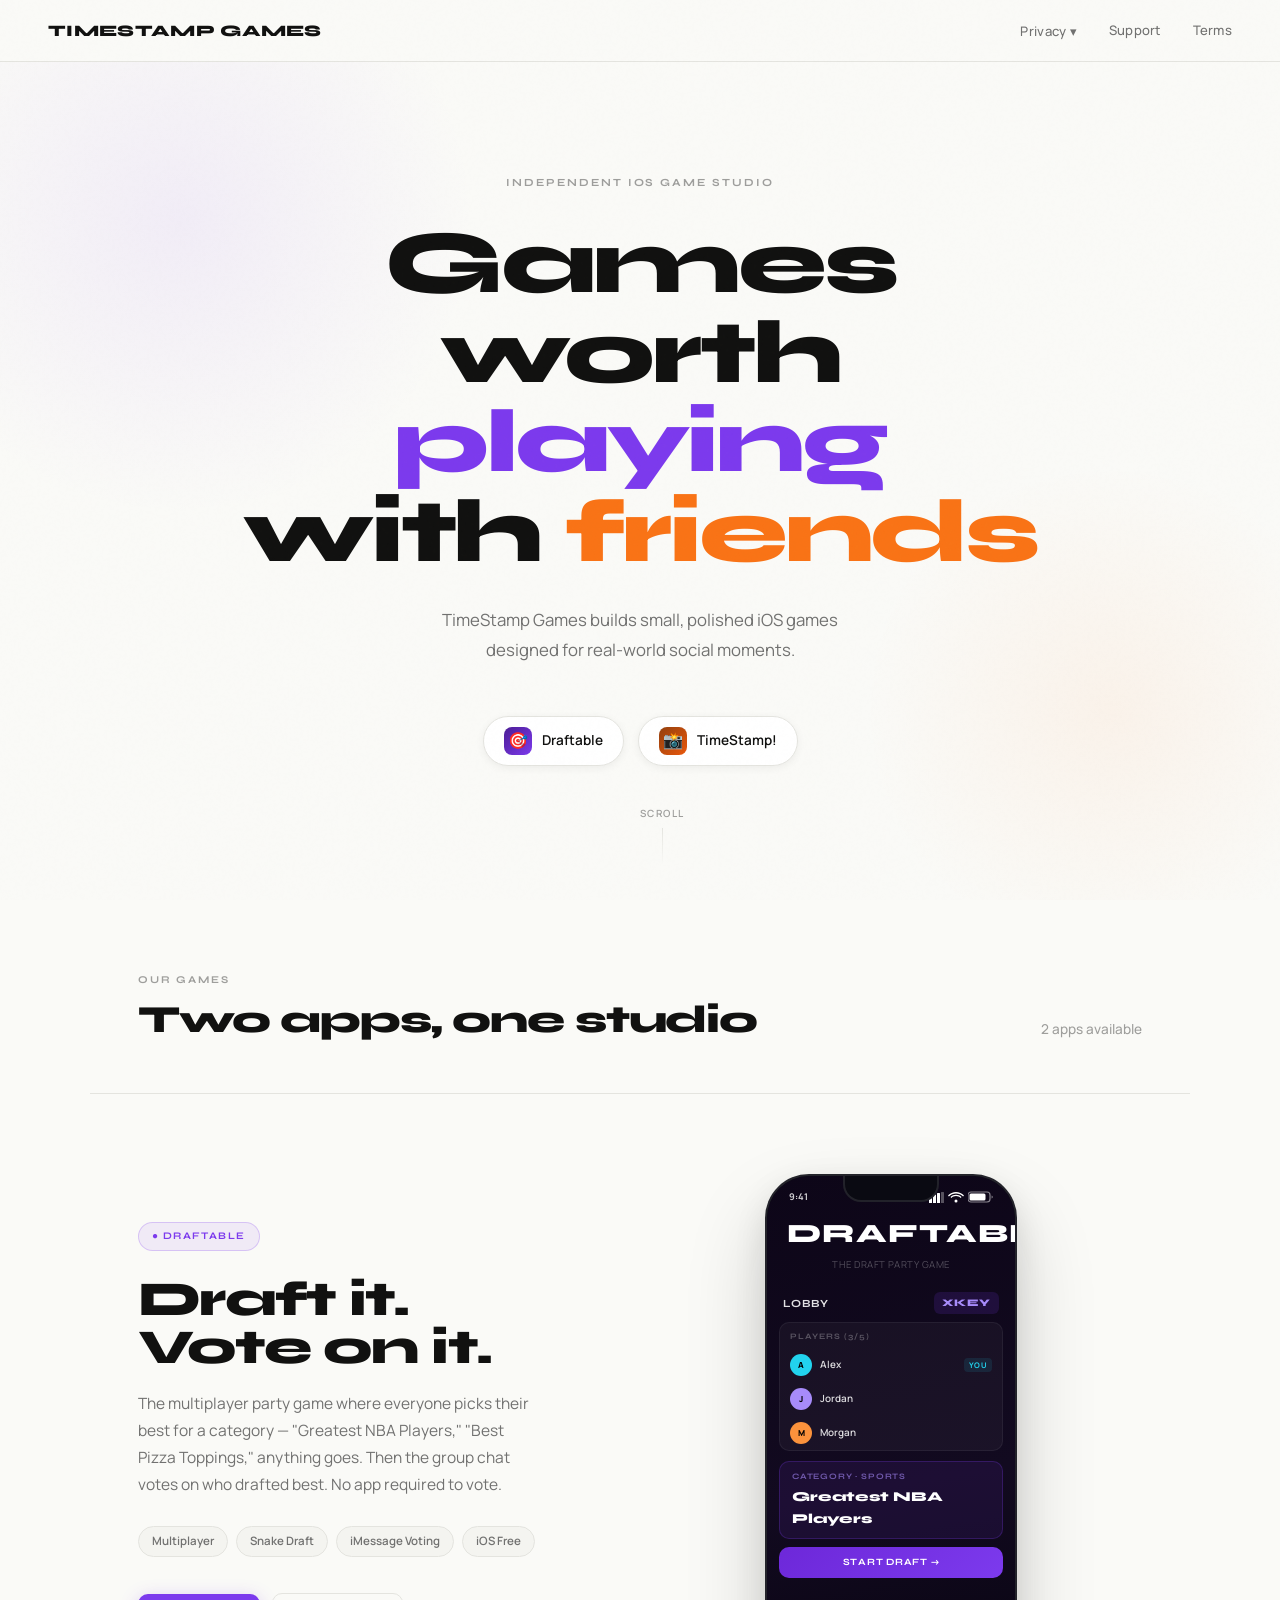
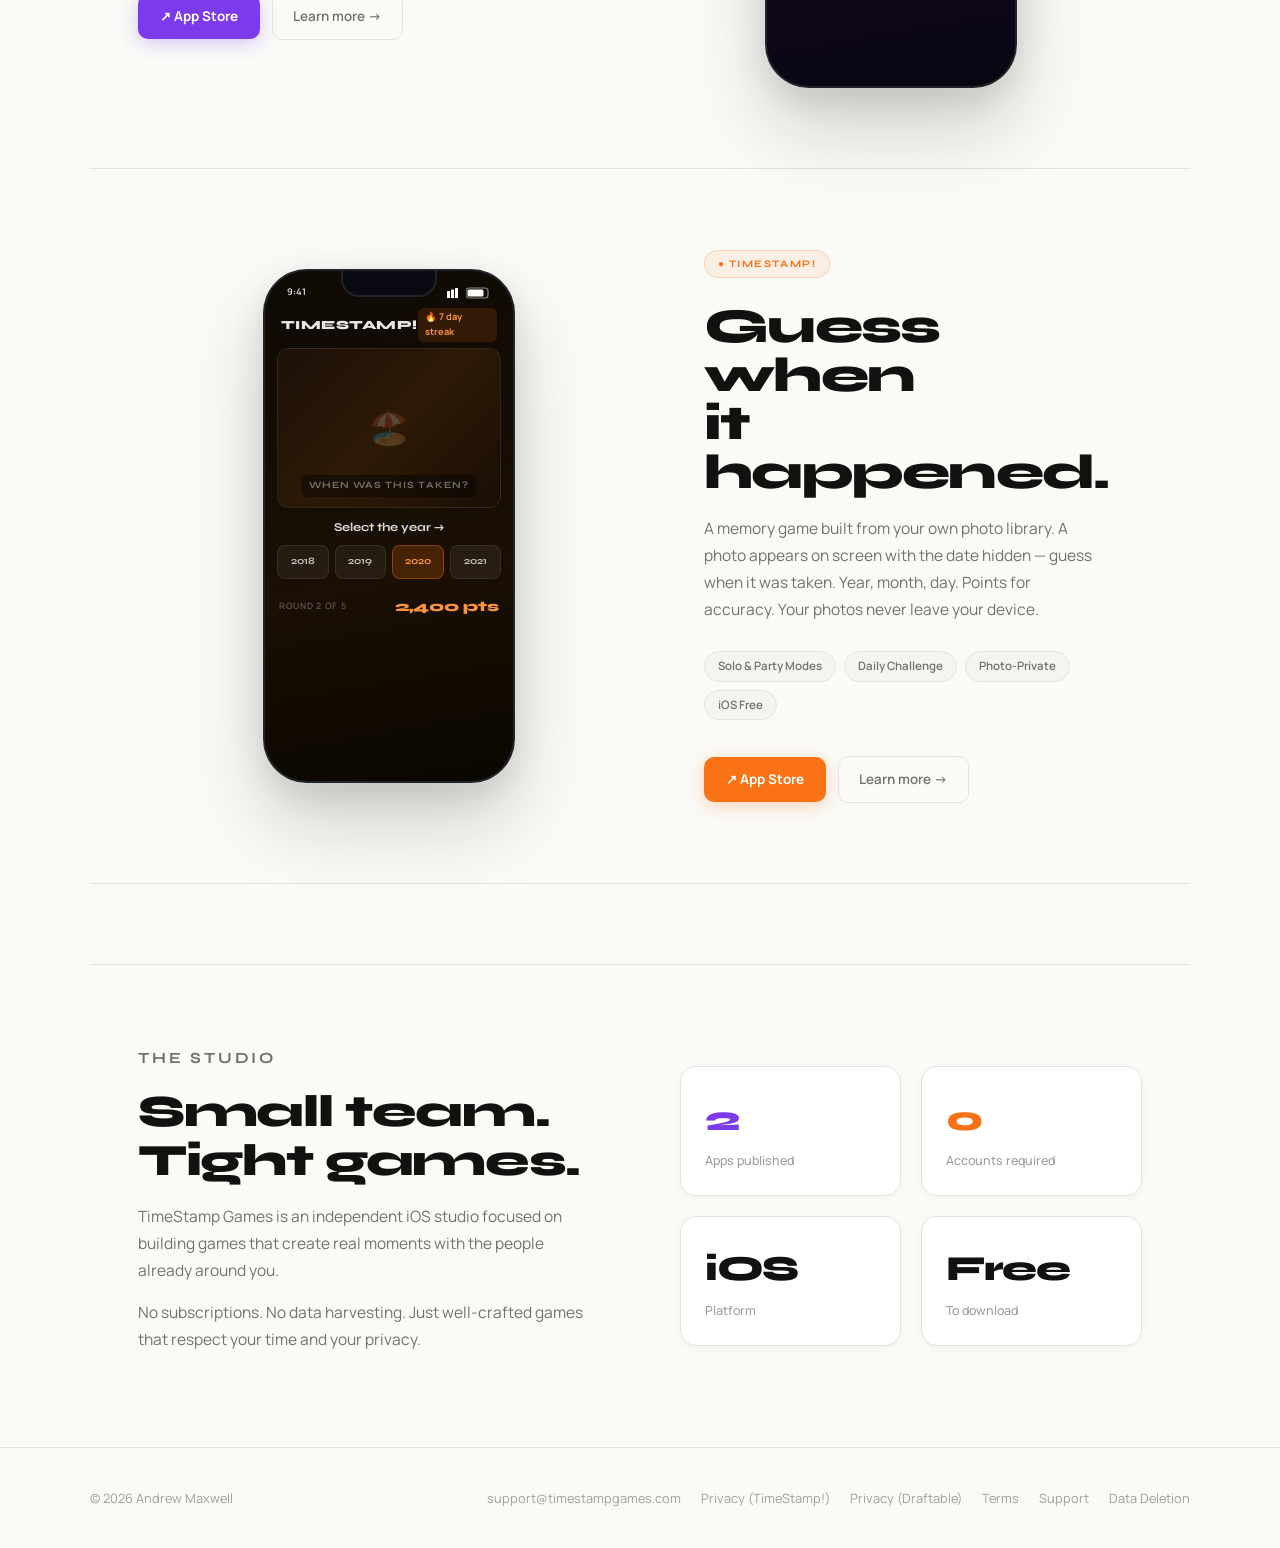
==== index.html @ 1f93033e "Redesign: light professional design system across all 6 pages" ====
<!DOCTYPE html>
<html lang="en">
<head>
  <meta charset="UTF-8">
  <meta name="viewport" content="width=device-width, initial-scale=1.0">
  <title>TimeStamp Games — Independent iOS Game Studio</title>
  <meta name="description" content="TimeStamp Games — independent iOS game studio. Makers of TimeStamp! and Draftable.">
  <link rel="preconnect" href="https://fonts.googleapis.com">
  <link rel="preconnect" href="https://fonts.gstatic.com" crossorigin>
  <link href="https://fonts.googleapis.com/css2?family=Syne:wght@400;500;600;700;800&family=Manrope:wght@300;400;500;600;700&display=swap" rel="stylesheet">
  <style>
    *, *::before, *::after { box-sizing: border-box; margin: 0; padding: 0; }

    :root {
      --bg:       #FAFAF7;
      --bg2:      #F4F4F0;
      --surface:  #FFFFFF;
      --ink:      #111110;
      --muted:    #717170;
      --faint:    #9E9E9C;
      --rule:     #E4E4DF;
      --dr:       #7c3aed;
      --dr-light: rgba(124,58,237,0.08);
      --dr-border:rgba(124,58,237,0.22);
      --ts:       #f97316;
      --ts-light: rgba(249,115,22,0.08);
      --ts-border:rgba(249,115,22,0.22);
    }

    html { scroll-behavior: smooth; }
    body { background: var(--bg); color: var(--ink); font-family: 'Manrope', sans-serif; font-size: 16px; line-height: 1.6; overflow-x: hidden; }

    /* Grain */
    body::after {
      content: ''; position: fixed; inset: 0; pointer-events: none; z-index: 9999; opacity: 0.022;
      background-image: url("data:image/svg+xml,%3Csvg viewBox='0 0 256 256' xmlns='http://www.w3.org/2000/svg'%3E%3Cfilter id='n'%3E%3CfeTurbulence type='fractalNoise' baseFrequency='0.9' numOctaves='4' stitchTiles='stitch'/%3E%3C/filter%3E%3Crect width='100%25' height='100%25' filter='url(%23n)' opacity='0.5'/%3E%3C/svg%3E");
    }

    /* NAV */
    nav {
      position: fixed; top: 0; left: 0; right: 0; z-index: 200;
      display: flex; align-items: center; justify-content: space-between;
      padding: 0 48px; height: 62px;
      background: rgba(250,250,247,0.92); backdrop-filter: blur(16px); -webkit-backdrop-filter: blur(16px);
      border-bottom: 1px solid var(--rule);
    }
    .wordmark {
      font-family: 'Syne', sans-serif; font-weight: 800; font-size: 1rem;
      color: var(--ink); text-decoration: none; letter-spacing: 0.02em; text-transform: uppercase;
    }
    .nav-links { display: flex; align-items: center; gap: 32px; }
    .nav-links a, .nav-links .dropdown > button {
      font-size: 0.82rem; font-weight: 500; color: var(--muted); text-decoration: none;
      background: none; border: none; cursor: pointer; letter-spacing: 0.02em;
      transition: color 0.2s; padding: 0; font-family: 'Manrope', sans-serif;
    }
    .nav-links a:hover, .nav-links .dropdown:hover > button { color: var(--ink); }
    .dropdown { position: relative; }
    .dropdown-menu {
      display: none; position: absolute; top: calc(100% + 12px); right: 0;
      background: var(--surface); border: 1px solid var(--rule); border-radius: 12px;
      overflow: hidden; min-width: 168px; box-shadow: 0 8px 32px rgba(17,17,16,0.08);
    }
    .dropdown:hover .dropdown-menu { display: block; }
    .dropdown-menu a {
      display: block; padding: 11px 18px; font-size: 0.82rem; font-weight: 500;
      color: var(--muted) !important; text-decoration: none; transition: background 0.15s, color 0.15s;
    }
    .dropdown-menu a:hover { background: var(--bg2); color: var(--ink) !important; }

    /* HERO */
    .hero {
      min-height: 100vh; display: flex; flex-direction: column; align-items: center;
      justify-content: center; text-align: center; padding: 120px 40px 80px;
      position: relative; overflow: hidden;
    }

    /* Soft gradient blobs */
    .hero-blob1 {
      position: absolute; width: 600px; height: 600px; border-radius: 50%;
      background: radial-gradient(circle, rgba(124,58,237,0.07) 0%, transparent 70%);
      top: -80px; left: -120px; pointer-events: none;
      animation: blobDrift1 20s ease-in-out infinite alternate;
    }
    .hero-blob2 {
      position: absolute; width: 500px; height: 500px; border-radius: 50%;
      background: radial-gradient(circle, rgba(249,115,22,0.06) 0%, transparent 70%);
      bottom: -60px; right: -80px; pointer-events: none;
      animation: blobDrift2 25s ease-in-out infinite alternate;
    }
    @keyframes blobDrift1 { from { transform: translate(0,0); } to { transform: translate(50px,30px); } }
    @keyframes blobDrift2 { from { transform: translate(0,0); } to { transform: translate(-40px,-25px); } }

    .hero-eyebrow {
      font-family: 'Syne', sans-serif; font-size: 0.68rem; font-weight: 700;
      letter-spacing: 0.18em; text-transform: uppercase; color: var(--faint);
      margin-bottom: 28px; opacity: 0; animation: fadeUp 0.7s ease 0.1s forwards;
    }
    .hero h1 {
      font-family: 'Syne', sans-serif; font-size: clamp(3rem, 7vw, 6rem); font-weight: 800;
      line-height: 1.0; letter-spacing: -0.035em; color: var(--ink);
      margin-bottom: 28px; max-width: 800px;
      opacity: 0; animation: fadeUp 0.7s ease 0.2s forwards;
    }
    .hero h1 .accent-purple { color: var(--dr); }
    .hero h1 .accent-amber  { color: var(--ts); }
    .hero-sub {
      font-size: 1.05rem; font-weight: 400; color: var(--muted); max-width: 440px;
      line-height: 1.75; margin-bottom: 52px;
      opacity: 0; animation: fadeUp 0.7s ease 0.32s forwards;
    }
    .hero-apps {
      display: flex; gap: 14px; flex-wrap: wrap; justify-content: center;
      opacity: 0; animation: fadeUp 0.7s ease 0.44s forwards;
    }
    .hero-pill {
      display: inline-flex; align-items: center; gap: 10px; padding: 10px 20px;
      border-radius: 100px; font-size: 0.85rem; font-weight: 600; text-decoration: none;
      border: 1px solid var(--rule); background: var(--surface); color: var(--ink);
      transition: transform 0.2s, box-shadow 0.2s, border-color 0.2s;
      box-shadow: 0 2px 8px rgba(17,17,16,0.06);
    }
    .hero-pill:hover { transform: translateY(-2px); box-shadow: 0 8px 24px rgba(17,17,16,0.1); }
    .hero-pill.pill-dr:hover { border-color: var(--dr-border); box-shadow: 0 8px 28px rgba(124,58,237,0.12); }
    .hero-pill.pill-ts:hover { border-color: var(--ts-border); box-shadow: 0 8px 28px rgba(249,115,22,0.12); }
    .pill-icon { width: 28px; height: 28px; border-radius: 8px; display: flex; align-items: center; justify-content: center; font-size: 1rem; }
    .pill-icon-dr { background: linear-gradient(135deg, #4c1d95, #7c3aed); }
    .pill-icon-ts { background: linear-gradient(135deg, #92400e, #ea580c); }

    .scroll-hint {
      position: absolute; bottom: 36px; left: 50%; transform: translateX(-50%);
      display: flex; flex-direction: column; align-items: center; gap: 6px;
      opacity: 0; animation: fadeUp 0.7s ease 0.9s forwards;
    }
    .scroll-hint span { font-size: 0.62rem; letter-spacing: 0.15em; text-transform: uppercase; color: var(--faint); font-weight: 600; }
    .scroll-line { width: 1px; height: 36px; background: linear-gradient(to bottom, var(--rule), transparent); animation: scrollPulse 2s ease-in-out infinite; }
    @keyframes scrollPulse { 0%,100% { opacity: 0.3; } 50% { opacity: 1; } }

    /* GAMES SECTION */
    .games-section { padding: 0 0 80px; }
    .games-header {
      max-width: 1100px; margin: 0 auto; padding: 72px 48px 52px;
      display: flex; align-items: flex-end; justify-content: space-between;
      border-bottom: 1px solid var(--rule);
    }
    .section-eyebrow {
      font-family: 'Syne', sans-serif; font-size: 0.65rem; font-weight: 700;
      letter-spacing: 0.18em; text-transform: uppercase; color: var(--faint); margin-bottom: 10px;
    }
    .section-title {
      font-family: 'Syne', sans-serif; font-size: clamp(1.6rem, 3vw, 2.4rem);
      font-weight: 800; letter-spacing: -0.03em; color: var(--ink); line-height: 1.1;
    }
    .section-count { font-size: 0.85rem; color: var(--faint); font-weight: 500; }

    /* GAME CARD */
    .game-card {
      max-width: 1100px; margin: 0 auto;
      display: grid; grid-template-columns: 1fr 1fr;
      border-bottom: 1px solid var(--rule); padding: 80px 48px;
      align-items: center; gap: 0;
      opacity: 0; transform: translateY(32px);
      transition: opacity 0.7s ease, transform 0.7s ease;
    }
    .game-card.visible { opacity: 1; transform: translateY(0); }
    .game-card.reverse { direction: rtl; }
    .game-card.reverse > * { direction: ltr; }
    .game-info { padding-right: 64px; }
    .game-card.reverse .game-info { padding-right: 0; padding-left: 64px; }

    .game-badge {
      display: inline-flex; align-items: center; gap: 6px;
      font-family: 'Syne', sans-serif; font-size: 0.63rem; font-weight: 700;
      letter-spacing: 0.14em; text-transform: uppercase; padding: 5px 13px;
      border-radius: 100px; margin-bottom: 24px;
    }
    .badge-dr { background: var(--dr-light); color: var(--dr); border: 1px solid var(--dr-border); }
    .badge-ts { background: var(--ts-light); color: var(--ts); border: 1px solid var(--ts-border); }

    .game-info h2 {
      font-family: 'Syne', sans-serif; font-size: clamp(2.2rem, 3.8vw, 3.2rem); font-weight: 800;
      line-height: 1.0; letter-spacing: -0.035em; color: var(--ink); margin-bottom: 18px;
    }
    .game-info p { font-size: 0.97rem; color: var(--muted); line-height: 1.75; margin-bottom: 28px; max-width: 400px; }
    .game-tags { display: flex; flex-wrap: wrap; gap: 8px; margin-bottom: 36px; }
    .tag {
      font-size: 0.72rem; font-weight: 600; padding: 5px 13px; border-radius: 100px;
      background: var(--bg2); color: var(--muted); border: 1px solid var(--rule);
    }
    .btn-row { display: flex; align-items: center; gap: 12px; flex-wrap: wrap; }
    .btn-primary {
      display: inline-flex; align-items: center; gap: 8px; padding: 12px 22px;
      border-radius: 10px; font-family: 'Manrope', sans-serif; font-size: 0.84rem; font-weight: 700;
      text-decoration: none; transition: transform 0.2s, box-shadow 0.2s; white-space: nowrap;
    }
    .btn-primary:hover { transform: translateY(-2px); }
    .btn-dr { background: var(--dr); color: #fff; box-shadow: 0 4px 18px rgba(124,58,237,0.28); }
    .btn-dr:hover { box-shadow: 0 8px 28px rgba(124,58,237,0.38); }
    .btn-ts { background: var(--ts); color: #fff; box-shadow: 0 4px 18px rgba(249,115,22,0.28); }
    .btn-ts:hover { box-shadow: 0 8px 28px rgba(249,115,22,0.38); }
    .btn-ghost {
      display: inline-flex; align-items: center; gap: 6px; padding: 12px 20px;
      border-radius: 10px; font-family: 'Manrope', sans-serif; font-size: 0.84rem; font-weight: 600;
      color: var(--muted); text-decoration: none; border: 1px solid var(--rule); background: transparent;
      transition: color 0.2s, border-color 0.2s, transform 0.2s;
    }
    .btn-ghost:hover { color: var(--ink); border-color: #ccc; transform: translateY(-1px); }

    /* PHONE MOCKUP */
    .phone-wrap { display: flex; justify-content: center; align-items: center; }
    .phone {
      width: 252px; height: 514px; background: #0a0a12;
      border-radius: 44px; border: 2px solid rgba(255,255,255,0.1);
      box-shadow: 0 2px 0 1px rgba(255,255,255,0.05), 0 40px 80px rgba(17,17,16,0.18), 0 12px 32px rgba(17,17,16,0.1);
      position: relative; overflow: hidden; flex-shrink: 0;
    }
    .phone::before {
      content: ''; position: absolute; top: 0; left: 50%; transform: translateX(-50%);
      width: 96px; height: 26px; background: #0a0a12;
      border-radius: 0 0 18px 18px; border: 2px solid rgba(255,255,255,0.1); border-top: none; z-index: 10;
    }
    .phone-screen { position: absolute; inset: 0; border-radius: 42px; overflow: hidden; display: flex; flex-direction: column; }
    .status-bar {
      display: flex; justify-content: space-between; align-items: center;
      padding: 14px 22px 0; font-size: 0.58rem; font-weight: 700;
      color: rgba(255,255,255,0.8); flex-shrink: 0;
    }
    .status-icons { display: flex; gap: 4px; align-items: center; }

    /* DRAFTABLE PHONE */
    .dr-phone-bg { background: linear-gradient(170deg, #0d0618 0%, #120a20 60%, #090512 100%); }
    .dr-app-title { font-family: 'Syne', sans-serif; font-size: 1.65rem; font-weight: 800; color: #fff; text-align: center; letter-spacing: 0.04em; padding: 8px 20px 2px; }
    .dr-app-sub { font-size: 0.6rem; color: rgba(255,255,255,0.28); text-align: center; margin-bottom: 14px; letter-spacing: 0.05em; }
    .dr-lobby-header { display: flex; align-items: center; justify-content: space-between; padding: 6px 16px 8px; }
    .dr-lobby-title { font-family: 'Syne', sans-serif; font-size: 0.68rem; font-weight: 700; color: rgba(255,255,255,0.88); letter-spacing: 0.1em; }
    .dr-room-code { font-family: 'Syne', sans-serif; font-size: 0.63rem; font-weight: 800; color: #a78bfa; background: rgba(124,58,237,0.15); padding: 3px 8px; border-radius: 6px; letter-spacing: 0.1em; }
    .dr-section { margin: 0 12px 10px; background: rgba(255,255,255,0.04); border-radius: 10px; border: 1px solid rgba(255,255,255,0.06); overflow: hidden; }
    .dr-section-label { font-family: 'Syne', sans-serif; font-size: 0.52rem; font-weight: 700; letter-spacing: 0.12em; color: rgba(255,255,255,0.28); padding: 7px 10px 4px; text-transform: uppercase; }
    .dr-player-row { display: flex; align-items: center; gap: 8px; padding: 6px 10px; }
    .dr-avatar { width: 22px; height: 22px; border-radius: 50%; display: flex; align-items: center; justify-content: center; font-size: 0.52rem; font-weight: 800; color: #000; flex-shrink: 0; }
    .dr-player-name { font-size: 0.62rem; font-weight: 600; color: rgba(255,255,255,0.85); flex: 1; }
    .dr-you-tag { font-size: 0.48rem; font-weight: 700; color: #22d3ee; background: rgba(34,211,238,0.1); padding: 1px 5px; border-radius: 4px; letter-spacing: 0.06em; }
    .dr-category-card { margin: 0 12px 8px; background: rgba(124,58,237,0.1); border: 1px solid rgba(124,58,237,0.25); border-radius: 10px; padding: 8px 12px; }
    .dr-cat-section { font-family: 'Syne', sans-serif; font-size: 0.52rem; font-weight: 700; color: rgba(167,139,250,0.6); letter-spacing: 0.1em; text-transform: uppercase; margin-bottom: 3px; }
    .dr-cat-name { font-family: 'Syne', sans-serif; font-size: 0.85rem; font-weight: 800; color: #fff; }
    .dr-start-btn { margin: 0 12px; background: linear-gradient(135deg, #6d28d9, #7c3aed); border-radius: 10px; padding: 8px; text-align: center; font-family: 'Syne', sans-serif; font-size: 0.6rem; font-weight: 700; color: #fff; letter-spacing: 0.08em; }

    /* TIMESTAMP PHONE */
    .ts-phone-bg { background: linear-gradient(170deg, #0e0a04 0%, #1a0f02 60%, #0a0700 100%); }
    .ts-header { display: flex; align-items: center; justify-content: space-between; padding: 8px 16px 6px; }
    .ts-title { font-family: 'Syne', sans-serif; font-size: 0.78rem; font-weight: 800; color: rgba(255,255,255,0.9); letter-spacing: 0.04em; }
    .ts-streak { font-size: 0.58rem; font-weight: 700; color: #fb923c; background: rgba(249,115,22,0.15); padding: 2px 7px; border-radius: 6px; }
    .ts-photo-frame {
      margin: 0 12px 10px; border-radius: 12px; overflow: hidden; position: relative;
      height: 160px; background: linear-gradient(135deg, #1c1008 0%, #2d1a06 50%, #1a0e04 100%);
      border: 1px solid rgba(255,255,255,0.08);
    }
    .ts-photo-overlay { position: absolute; inset: 0; display: flex; align-items: center; justify-content: center; }
    .ts-photo-icon { font-size: 2rem; opacity: 0.2; }
    .ts-photo-label {
      position: absolute; bottom: 10px; left: 50%; transform: translateX(-50%);
      font-family: 'Syne', sans-serif; font-size: 0.6rem; font-weight: 700;
      color: rgba(255,255,255,0.4); letter-spacing: 0.1em; text-transform: uppercase;
      background: rgba(0,0,0,0.4); padding: 3px 8px; border-radius: 6px; white-space: nowrap;
    }
    .ts-question { padding: 0 14px 8px; text-align: center; font-family: 'Syne', sans-serif; font-size: 0.75rem; font-weight: 700; color: rgba(255,255,255,0.85); }
    .ts-year-row { display: flex; gap: 6px; margin: 0 12px 10px; }
    .ts-year-btn {
      flex: 1; padding: 8px 4px; border-radius: 8px; text-align: center;
      font-family: 'Syne', sans-serif; font-size: 0.62rem; font-weight: 700; color: rgba(255,255,255,0.7);
      background: rgba(255,255,255,0.06); border: 1px solid rgba(255,255,255,0.08);
    }
    .ts-year-btn.active { background: rgba(249,115,22,0.2); border-color: rgba(249,115,22,0.4); color: #fb923c; }
    .ts-score-row { display: flex; align-items: center; justify-content: space-between; padding: 6px 14px; }
    .ts-score-label { font-size: 0.55rem; color: rgba(255,255,255,0.3); font-weight: 600; letter-spacing: 0.08em; text-transform: uppercase; }
    .ts-score-value { font-family: 'Syne', sans-serif; font-size: 0.9rem; font-weight: 800; color: #fb923c; }

    /* STUDIO SECTION */
    .studio-section {
      max-width: 1100px; margin: 0 auto; padding: 80px 48px;
      display: grid; grid-template-columns: 1fr 1fr; gap: 80px; align-items: center;
      border-top: 1px solid var(--rule);
      opacity: 0; transform: translateY(32px); transition: opacity 0.7s ease, transform 0.7s ease;
    }
    .studio-section.visible { opacity: 1; transform: translateY(0); }
    .studio-text h2 { font-family: 'Syne', sans-serif; font-size: clamp(2rem, 3.5vw, 2.8rem); font-weight: 800; letter-spacing: -0.03em; color: var(--ink); margin-bottom: 18px; line-height: 1.1; }
    .studio-text p { font-size: 0.97rem; color: var(--muted); line-height: 1.75; margin-bottom: 14px; }
    .studio-stats { display: flex; flex-direction: column; gap: 20px; }
    .stat-row { display: flex; gap: 20px; }
    .stat-card { flex: 1; background: var(--surface); border: 1px solid var(--rule); border-radius: 16px; padding: 24px; box-shadow: 0 2px 8px rgba(17,17,16,0.04); }
    .stat-num { font-family: 'Syne', sans-serif; font-size: 2.2rem; font-weight: 800; letter-spacing: -0.04em; color: var(--ink); margin-bottom: 4px; }
    .stat-label { font-size: 0.78rem; color: var(--faint); font-weight: 500; }

    /* FOOTER */
    footer { border-top: 1px solid var(--rule); padding: 40px 48px; }
    .footer-inner { max-width: 1100px; margin: 0 auto; display: flex; align-items: center; justify-content: space-between; flex-wrap: wrap; gap: 16px; }
    .footer-copy { font-size: 0.8rem; color: var(--faint); }
    .footer-links { display: flex; flex-wrap: wrap; gap: 20px; }
    .footer-links a { font-size: 0.8rem; color: var(--faint); text-decoration: none; transition: color 0.2s; }
    .footer-links a:hover { color: var(--ink); }

    @keyframes fadeUp { from { opacity: 0; transform: translateY(20px); } to { opacity: 1; transform: translateY(0); } }

    @media (max-width: 900px) {
      .game-card { grid-template-columns: 1fr; padding: 60px 32px; }
      .game-card.reverse { direction: ltr; }
      .game-info { padding-right: 0 !important; padding-left: 0 !important; }
      .phone-wrap { margin-top: 40px; }
      .studio-section { grid-template-columns: 1fr; gap: 48px; }
    }
    @media (max-width: 700px) {
      nav { padding: 0 20px; } .nav-links { gap: 20px; }
      .hero { padding: 100px 24px 72px; }
      .games-header { padding: 48px 24px 36px; flex-direction: column; align-items: flex-start; gap: 8px; }
      .game-card { padding: 48px 24px; }
      .studio-section { padding: 60px 24px; }
      footer { padding: 32px 24px; }
      .footer-inner { flex-direction: column; align-items: flex-start; }
      .stat-row { flex-direction: column; }
    }
  </style>
</head>
<body>

<nav>
  <a href="index.html" class="wordmark">TimeStamp Games</a>
  <div class="nav-links">
    <div class="dropdown">
      <button>Privacy ▾</button>
      <div class="dropdown-menu">
        <a href="privacy-timestamp.html">TimeStamp!</a>
        <a href="privacy-draftable.html">Draftable</a>
      </div>
    </div>
    <a href="support.html">Support</a>
    <a href="terms.html">Terms</a>
  </div>
</nav>

<!-- HERO -->
<section class="hero">
  <div class="hero-blob1"></div>
  <div class="hero-blob2"></div>
  <p class="hero-eyebrow">Independent iOS Game Studio</p>
  <h1>Games worth<br><span class="accent-purple">playing</span> with <span class="accent-amber">friends</span></h1>
  <p class="hero-sub">TimeStamp Games builds small, polished iOS games designed for real-world social moments.</p>
  <div class="hero-apps">
    <a href="#draftable" class="hero-pill pill-dr">
      <span class="pill-icon pill-icon-dr">🎯</span>
      Draftable
    </a>
    <a href="#timestamp" class="hero-pill pill-ts">
      <span class="pill-icon pill-icon-ts">📸</span>
      TimeStamp!
    </a>
  </div>
  <div class="scroll-hint">
    <span>Scroll</span>
    <div class="scroll-line"></div>
  </div>
</section>

<!-- GAMES -->
<section class="games-section">
  <div class="games-header">
    <div>
      <p class="section-eyebrow">Our Games</p>
      <h2 class="section-title">Two apps, one studio</h2>
    </div>
    <span class="section-count">2 apps available</span>
  </div>

  <!-- DRAFTABLE -->
  <div class="game-card" id="draftable">
    <div class="game-info">
      <span class="game-badge badge-dr">● Draftable</span>
      <h2>Draft it.<br>Vote on it.</h2>
      <p>The multiplayer party game where everyone picks their best for a category — "Greatest NBA Players," "Best Pizza Toppings," anything goes. Then the group chat votes on who drafted best. No app required to vote.</p>
      <div class="game-tags">
        <span class="tag">Multiplayer</span>
        <span class="tag">Snake Draft</span>
        <span class="tag">iMessage Voting</span>
        <span class="tag">iOS Free</span>
      </div>
      <div class="btn-row">
        <a href="https://apps.apple.com/app/draftable/id6738947248" class="btn-primary btn-dr">
          ↗ App Store
        </a>
        <a href="support.html" class="btn-ghost">Learn more →</a>
      </div>
    </div>
    <div class="phone-wrap">
      <div class="phone">
        <div class="phone-screen dr-phone-bg">
          <div class="status-bar">
            <span>9:41</span>
            <div class="status-icons">
              <svg width="15" height="11" viewBox="0 0 15 11" fill="none"><rect x="0" y="4" width="3" height="7" rx="0.5" fill="white"/><rect x="4" y="2.5" width="3" height="8.5" rx="0.5" fill="white"/><rect x="8" y="1" width="3" height="10" rx="0.5" fill="white"/><rect x="12" y="0" width="3" height="11" rx="0.5" fill="white" opacity="0.3"/></svg>
              <svg width="16" height="12" viewBox="0 0 16 12" fill="none"><path d="M8 2.5C5.2 2.5 2.7 3.6 0.9 5.4L0 4.5C2.1 2.4 5 1 8 1s5.9 1.4 8 3.5l-.9.9C13.3 3.6 10.8 2.5 8 2.5z" fill="white"/><path d="M8 5C6.2 5 4.6 5.7 3.4 6.9L2.5 6C4 4.6 6 3.7 8 3.7s4 .9 5.5 2.3l-.9.9C11.4 5.7 9.8 5 8 5z" fill="white"/><circle cx="8" cy="10" r="1.5" fill="white"/></svg>
              <svg width="25" height="12" viewBox="0 0 25 12" fill="none"><rect x="0" y="1" width="22" height="10" rx="3" stroke="white" stroke-width="1.2" opacity="0.5"/><rect x="1.5" y="2.5" width="16" height="7" rx="1.5" fill="white"/><path d="M23.5 4.5v3c.8-.3 1.5-1 1.5-1.5s-.7-1.2-1.5-1.5z" fill="white" opacity="0.4"/></svg>
            </div>
          </div>
          <div class="dr-app-title">DRAFTABLE</div>
          <div class="dr-app-sub">THE DRAFT PARTY GAME</div>
          <div class="dr-lobby-header">
            <span class="dr-lobby-title">LOBBY</span>
            <span class="dr-room-code">XKEY</span>
          </div>
          <div class="dr-section">
            <div class="dr-section-label">Players (3/5)</div>
            <div class="dr-player-row">
              <div class="dr-avatar" style="background:#22d3ee;">A</div>
              <span class="dr-player-name">Alex</span>
              <span class="dr-you-tag">YOU</span>
            </div>
            <div class="dr-player-row">
              <div class="dr-avatar" style="background:#a78bfa;">J</div>
              <span class="dr-player-name">Jordan</span>
            </div>
            <div class="dr-player-row">
              <div class="dr-avatar" style="background:#fb923c;">M</div>
              <span class="dr-player-name">Morgan</span>
            </div>
          </div>
          <div class="dr-category-card">
            <div class="dr-cat-section">Category · Sports</div>
            <div class="dr-cat-name">Greatest NBA Players</div>
          </div>
          <div class="dr-start-btn">START DRAFT →</div>
        </div>
      </div>
    </div>
  </div>

  <!-- TIMESTAMP -->
  <div class="game-card reverse" id="timestamp">
    <div class="game-info">
      <span class="game-badge badge-ts">● TimeStamp!</span>
      <h2>Guess when<br>it happened.</h2>
      <p>A memory game built from your own photo library. A photo appears on screen with the date hidden — guess when it was taken. Year, month, day. Points for accuracy. Your photos never leave your device.</p>
      <div class="game-tags">
        <span class="tag">Solo & Party Modes</span>
        <span class="tag">Daily Challenge</span>
        <span class="tag">Photo-Private</span>
        <span class="tag">iOS Free</span>
      </div>
      <div class="btn-row">
        <a href="https://apps.apple.com/app/timestamp-game/id6743699556" class="btn-primary btn-ts">
          ↗ App Store
        </a>
        <a href="support.html" class="btn-ghost">Learn more →</a>
      </div>
    </div>
    <div class="phone-wrap">
      <div class="phone">
        <div class="phone-screen ts-phone-bg">
          <div class="status-bar">
            <span>9:41</span>
            <div class="status-icons">
              <svg width="15" height="11" viewBox="0 0 15 11" fill="none"><rect x="0" y="4" width="3" height="7" rx="0.5" fill="white"/><rect x="4" y="2.5" width="3" height="8.5" rx="0.5" fill="white"/><rect x="8" y="1" width="3" height="10" rx="0.5" fill="white"/></svg>
              <svg width="25" height="12" viewBox="0 0 25 12" fill="none"><rect x="0" y="1" width="22" height="10" rx="3" stroke="white" stroke-width="1.2" opacity="0.5"/><rect x="1.5" y="2.5" width="16" height="7" rx="1.5" fill="white"/></svg>
            </div>
          </div>
          <div class="ts-header">
            <span class="ts-title">TIMESTAMP!</span>
            <span class="ts-streak">🔥 7 day streak</span>
          </div>
          <div class="ts-photo-frame">
            <div class="ts-photo-overlay"><div class="ts-photo-icon">🏖️</div></div>
            <div class="ts-photo-label">When was this taken?</div>
          </div>
          <div class="ts-question">Select the year →</div>
          <div class="ts-year-row">
            <div class="ts-year-btn">2018</div>
            <div class="ts-year-btn">2019</div>
            <div class="ts-year-btn active">2020</div>
            <div class="ts-year-btn">2021</div>
          </div>
          <div class="ts-score-row">
            <span class="ts-score-label">Round 2 of 5</span>
            <span class="ts-score-value">2,400 pts</span>
          </div>
        </div>
      </div>
    </div>
  </div>
</section>

<!-- STUDIO -->
<section class="studio-section">
  <div class="studio-text">
    <p class="section-eyebrow">The Studio</p>
    <h2>Small team.<br>Tight games.</h2>
    <p>TimeStamp Games is an independent iOS studio focused on building games that create real moments with the people already around you.</p>
    <p>No subscriptions. No data harvesting. Just well-crafted games that respect your time and your privacy.</p>
  </div>
  <div class="studio-stats">
    <div class="stat-row">
      <div class="stat-card">
        <div class="stat-num" style="color:var(--dr)">2</div>
        <div class="stat-label">Apps published</div>
      </div>
      <div class="stat-card">
        <div class="stat-num" style="color:var(--ts)">0</div>
        <div class="stat-label">Accounts required</div>
      </div>
    </div>
    <div class="stat-row">
      <div class="stat-card">
        <div class="stat-num">iOS</div>
        <div class="stat-label">Platform</div>
      </div>
      <div class="stat-card">
        <div class="stat-num">Free</div>
        <div class="stat-label">To download</div>
      </div>
    </div>
  </div>
</section>

<footer>
  <div class="footer-inner">
    <span class="footer-copy">© 2026 Andrew Maxwell</span>
    <div class="footer-links">
      <a href="mailto:support@timestampgames.com">support@timestampgames.com</a>
      <a href="privacy-timestamp.html">Privacy (TimeStamp!)</a>
      <a href="privacy-draftable.html">Privacy (Draftable)</a>
      <a href="terms.html">Terms</a>
      <a href="support.html">Support</a>
      <a href="data-deletion.html">Data Deletion</a>
    </div>
  </div>
</footer>

<script>
  // Scroll reveal
  const observer = new IntersectionObserver(entries => {
    entries.forEach(e => { if (e.isIntersecting) { e.target.classList.add('visible'); observer.unobserve(e.target); } });
  }, { threshold: 0.12 });
  document.querySelectorAll('.game-card, .studio-section').forEach(el => observer.observe(el));
</script>
</body>
</html>
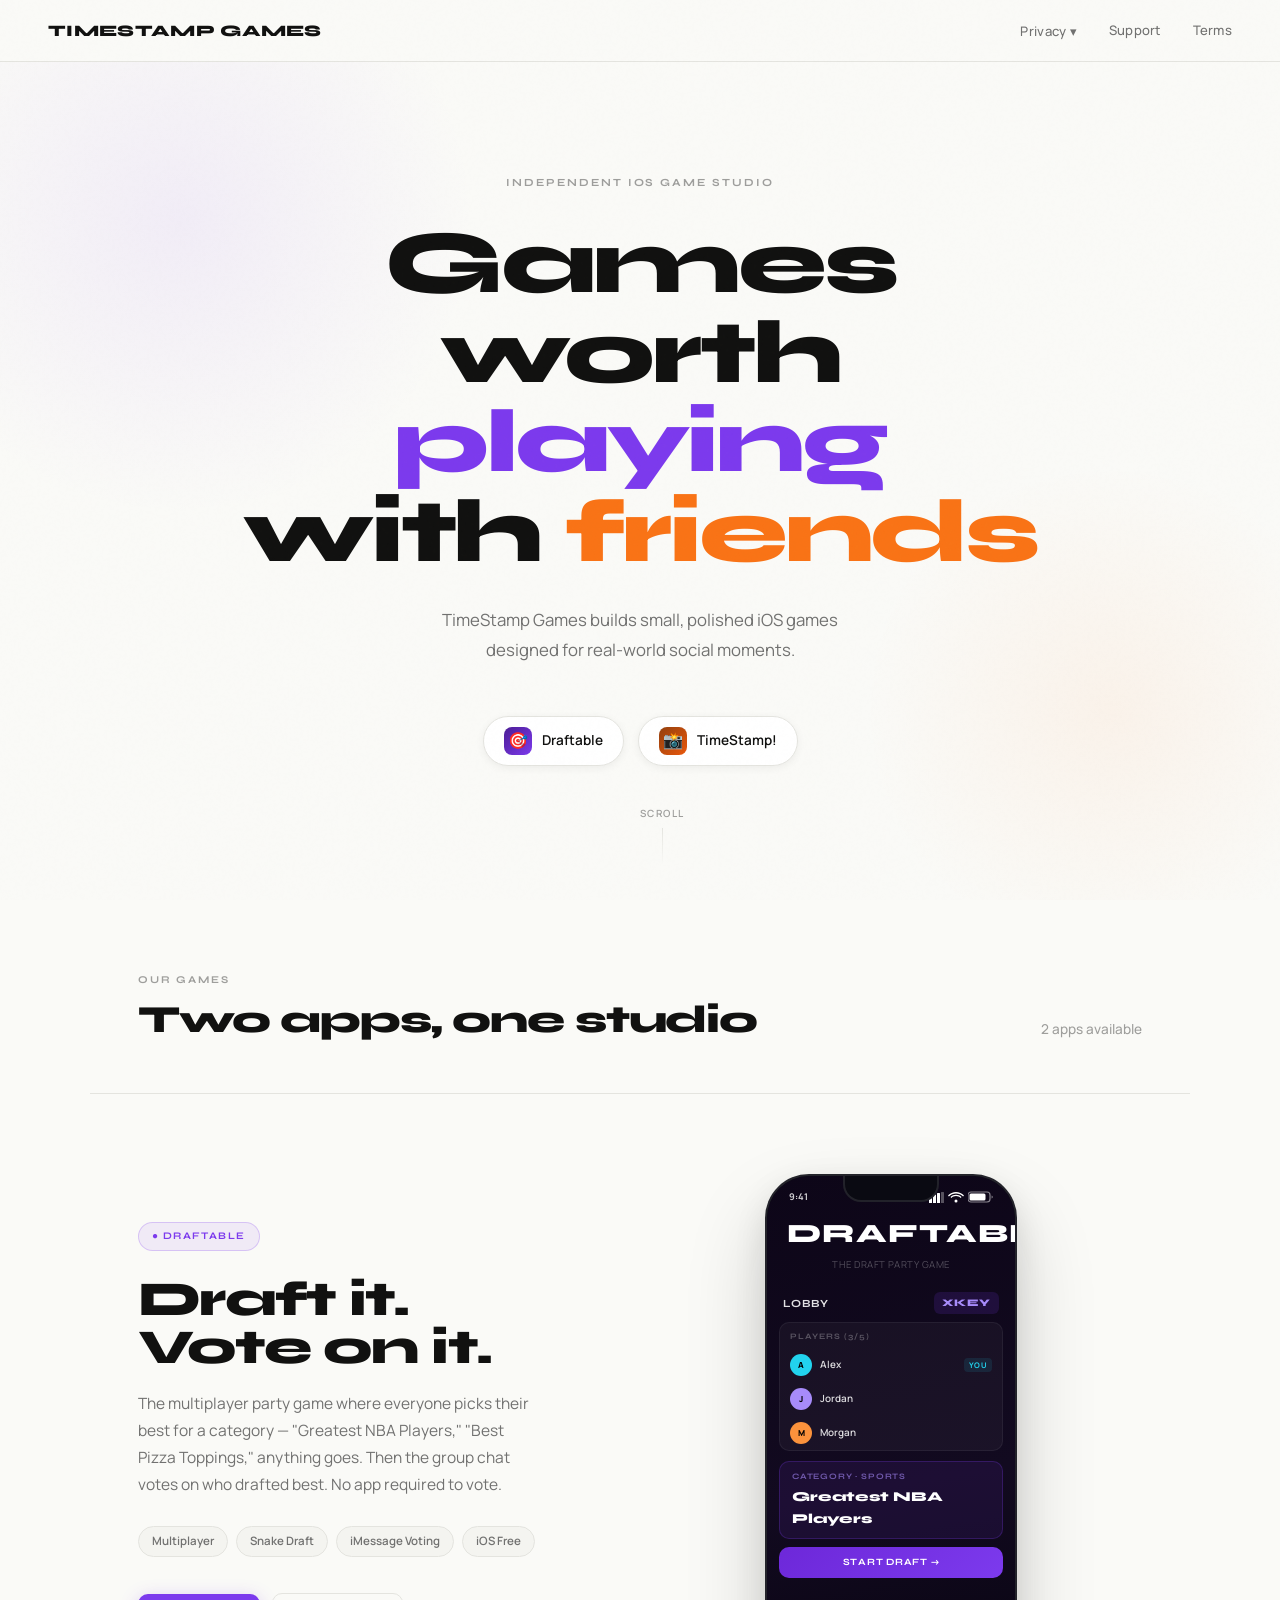
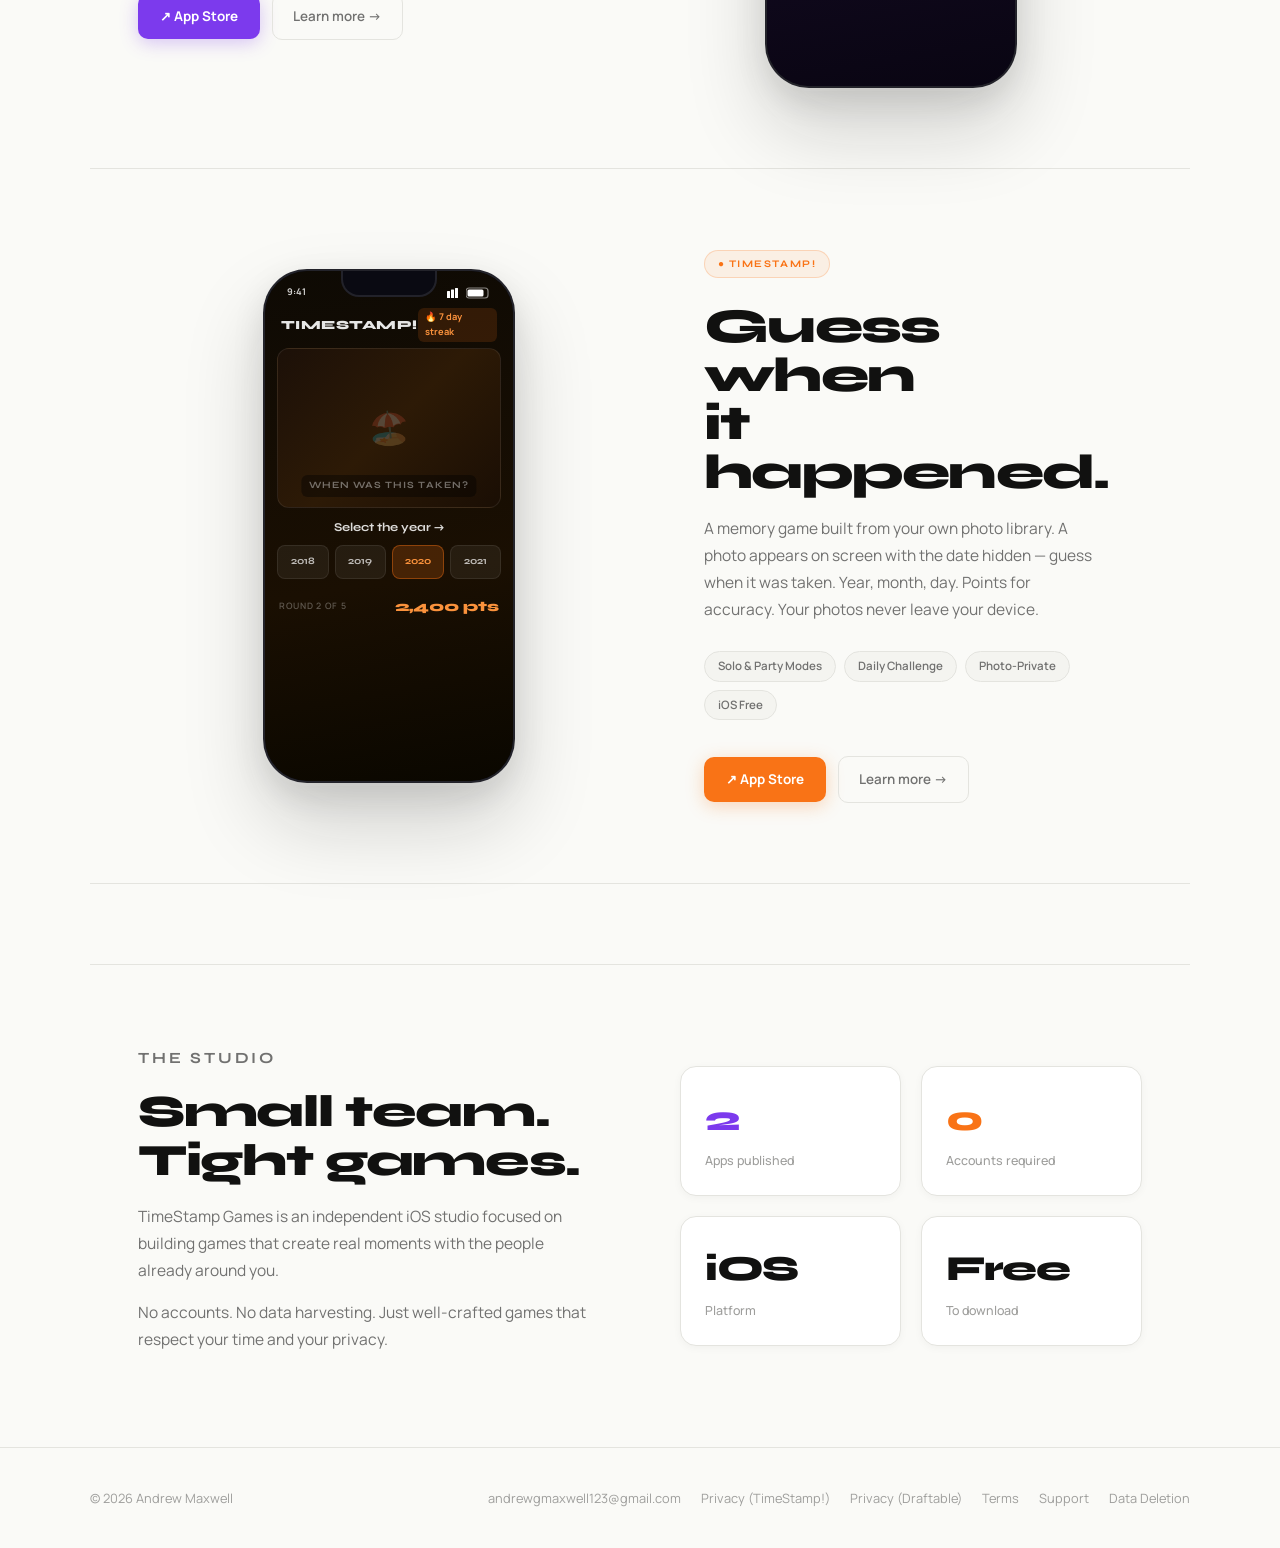
==== commit 1b88dcb4: "Accurate data retention, working contact email, user-content & After Dark terms, remove trademark cl" ====
--- a/index.html
+++ b/index.html
@@ -492,7 +492,7 @@
     <p class="section-eyebrow">The Studio</p>
     <h2>Small team.<br>Tight games.</h2>
     <p>TimeStamp Games is an independent iOS studio focused on building games that create real moments with the people already around you.</p>
-    <p>No subscriptions. No data harvesting. Just well-crafted games that respect your time and your privacy.</p>
+    <p>No accounts. No data harvesting. Just well-crafted games that respect your time and your privacy.</p>
   </div>
   <div class="studio-stats">
     <div class="stat-row">
@@ -522,7 +522,7 @@
   <div class="footer-inner">
     <span class="footer-copy">© 2026 Andrew Maxwell</span>
     <div class="footer-links">
-      <a href="mailto:support@timestampgames.com">support@timestampgames.com</a>
+      <a href="mailto:andrewgmaxwell123@gmail.com">andrewgmaxwell123@gmail.com</a>
       <a href="privacy-timestamp.html">Privacy (TimeStamp!)</a>
       <a href="privacy-draftable.html">Privacy (Draftable)</a>
       <a href="terms.html">Terms</a>
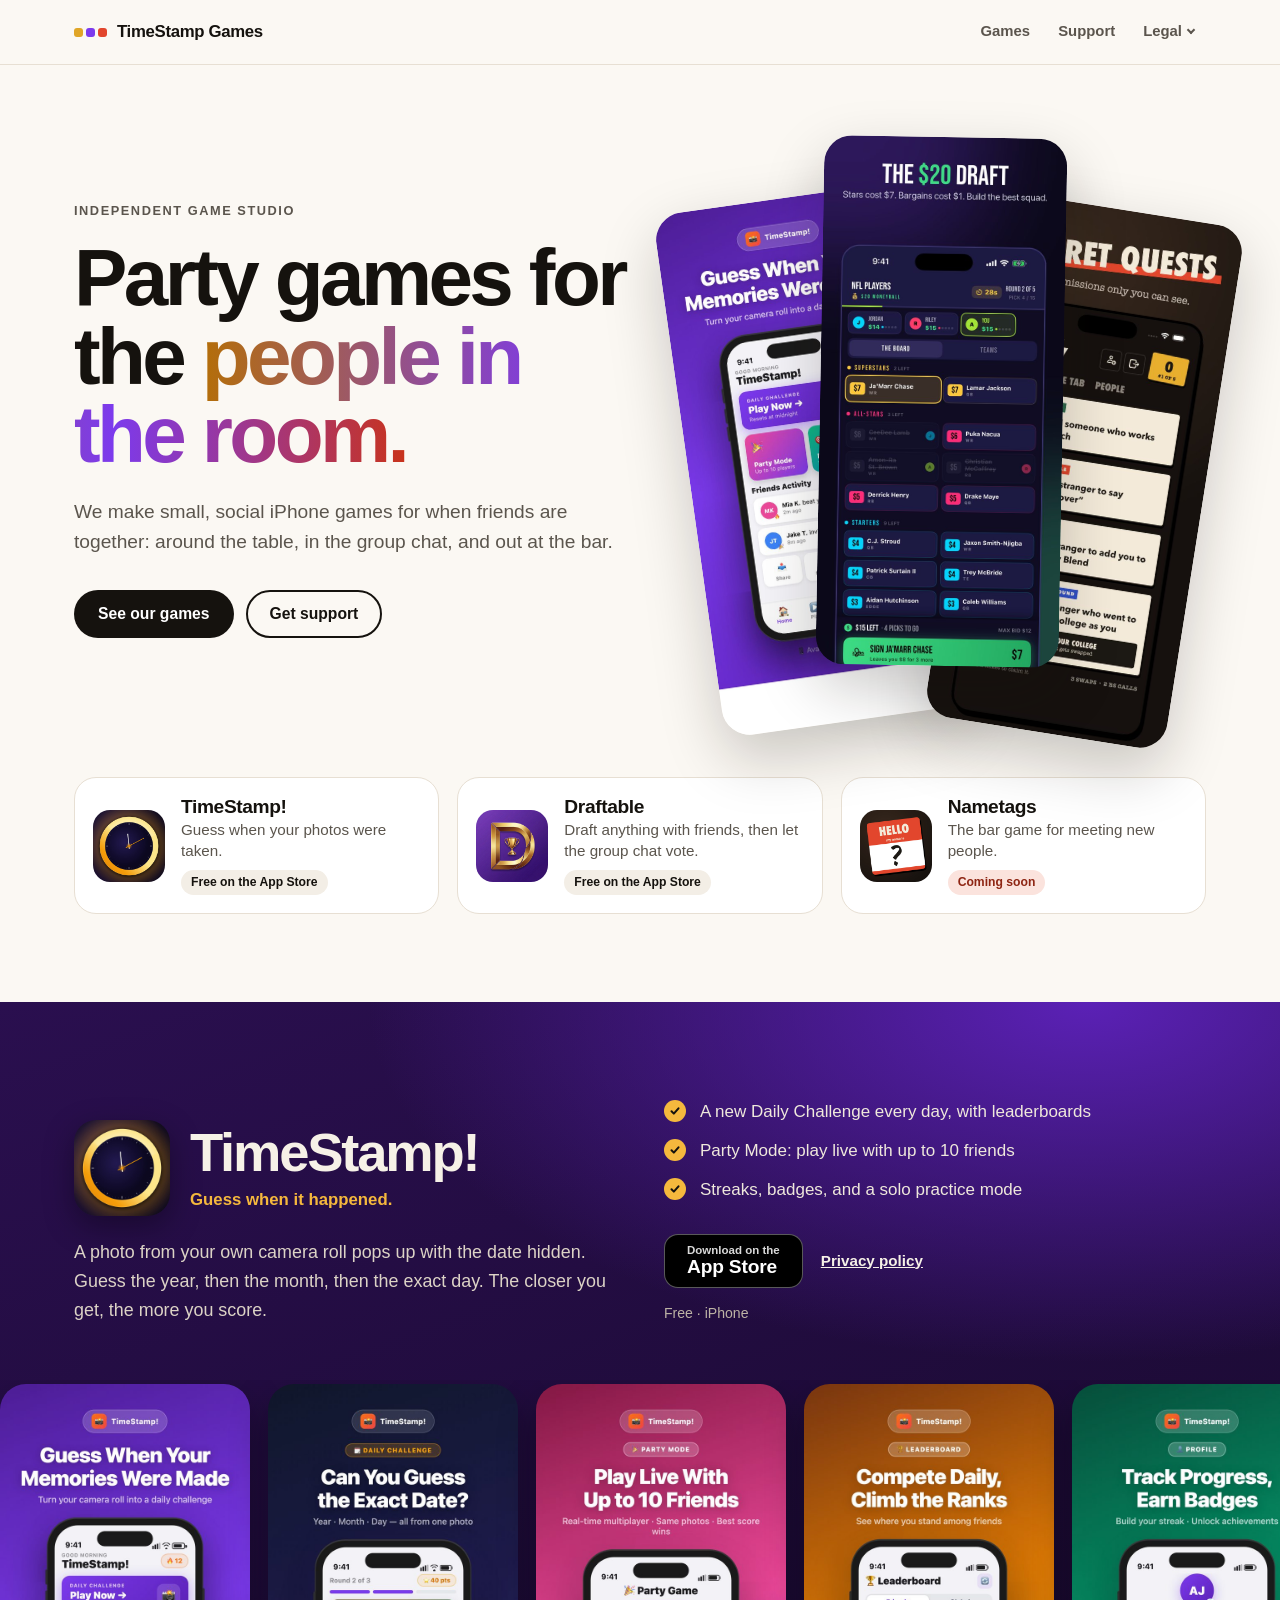
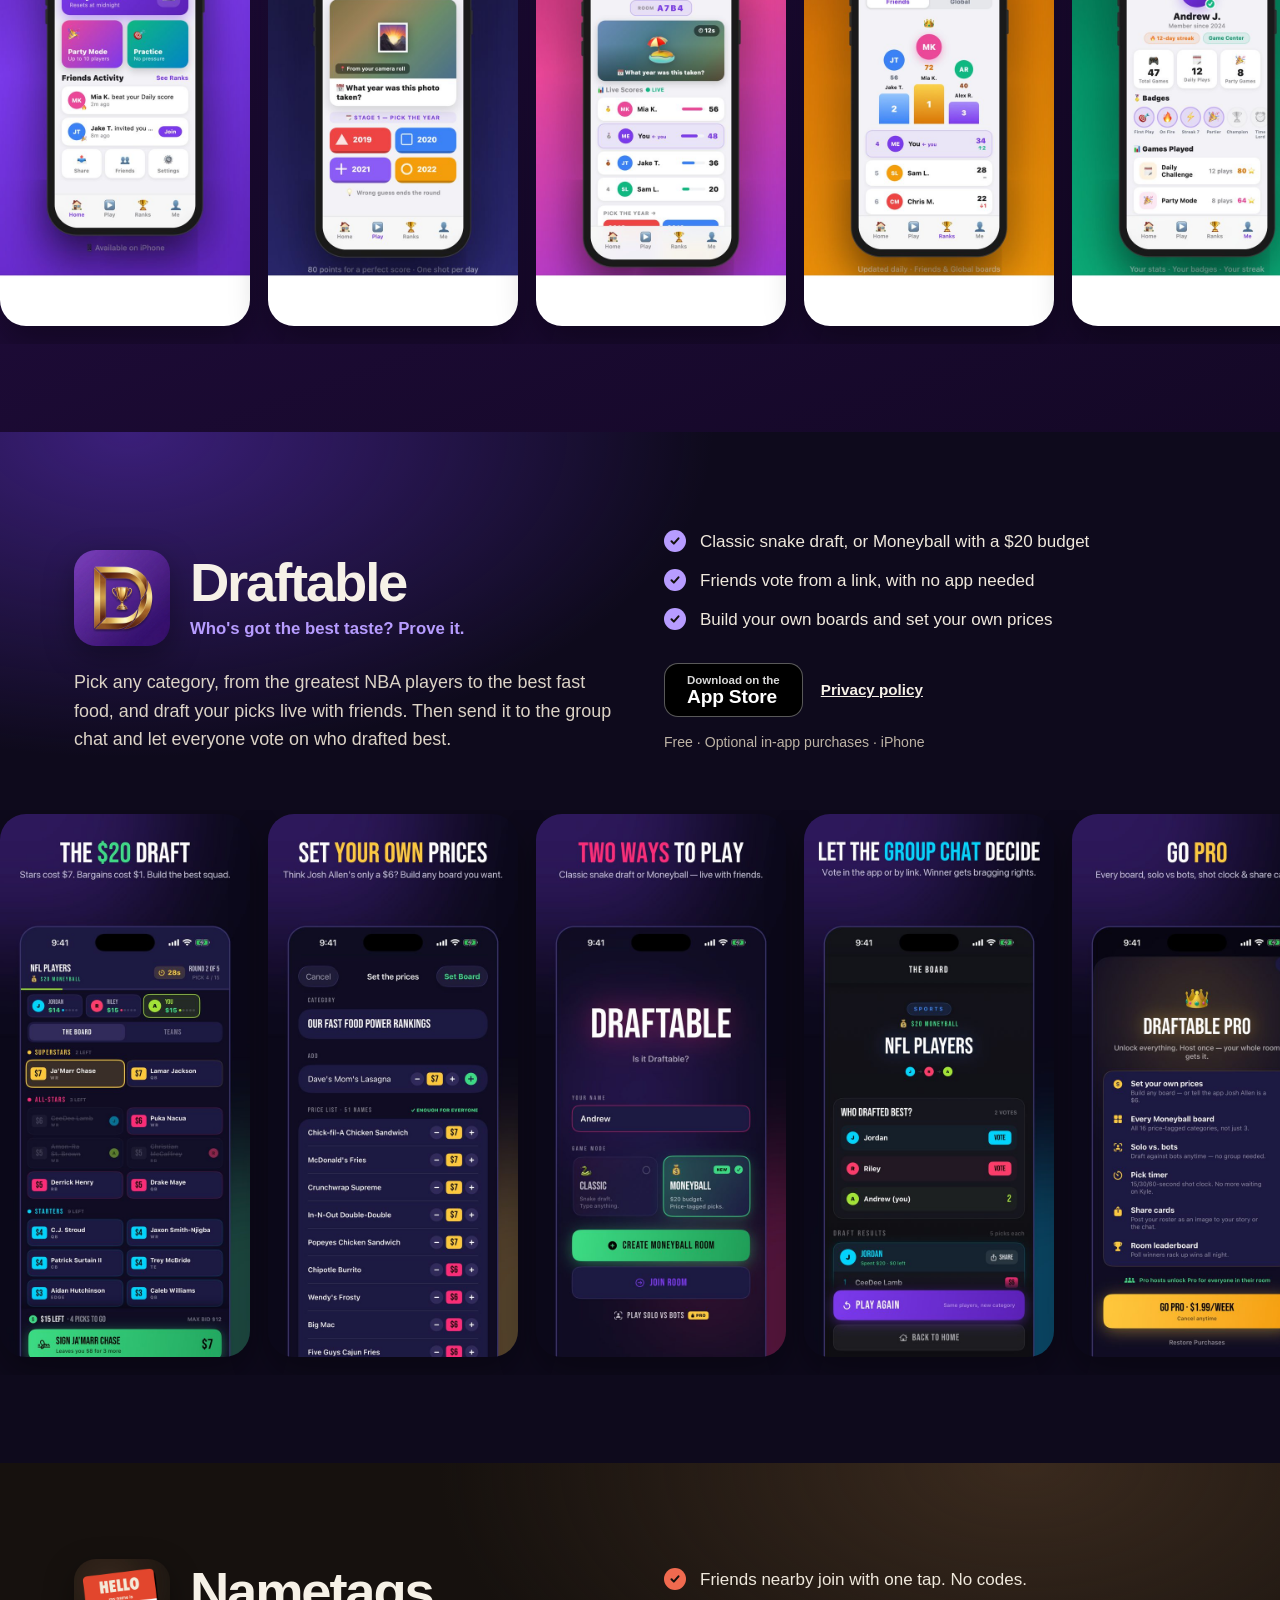
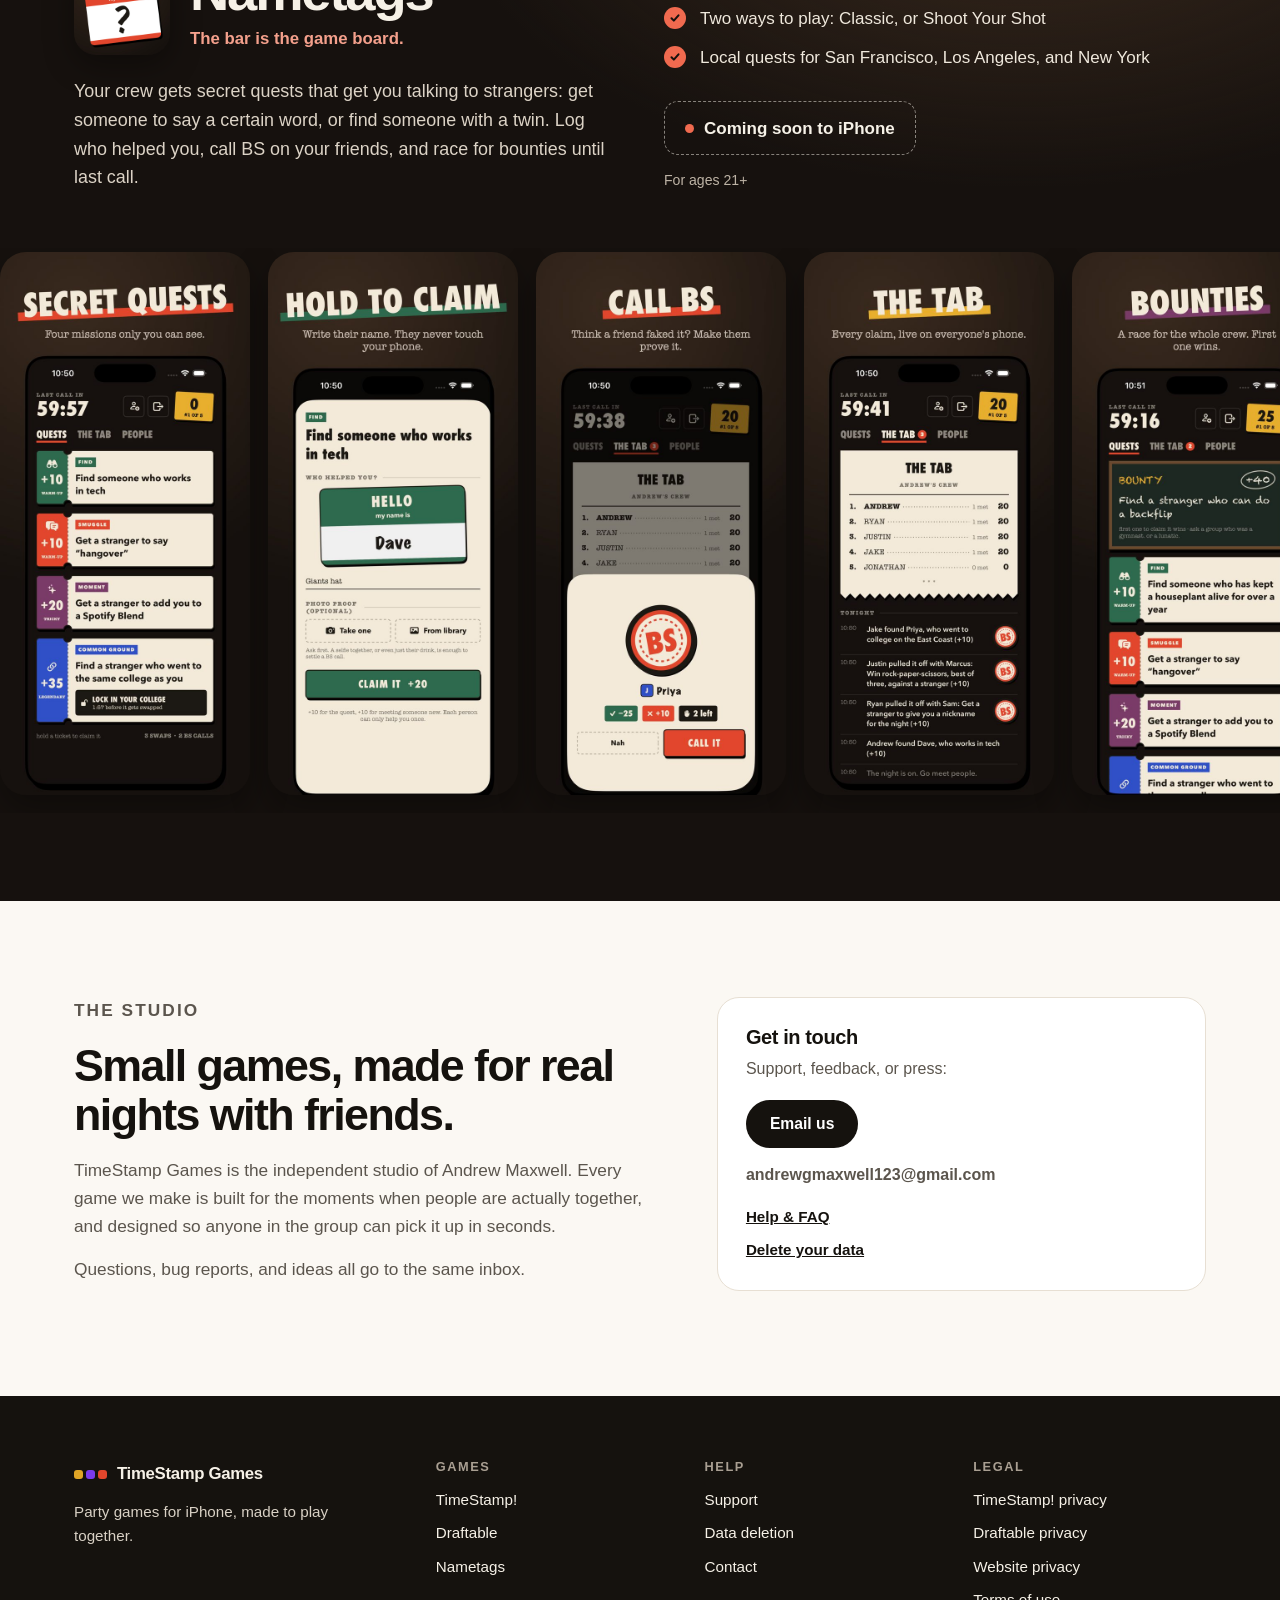
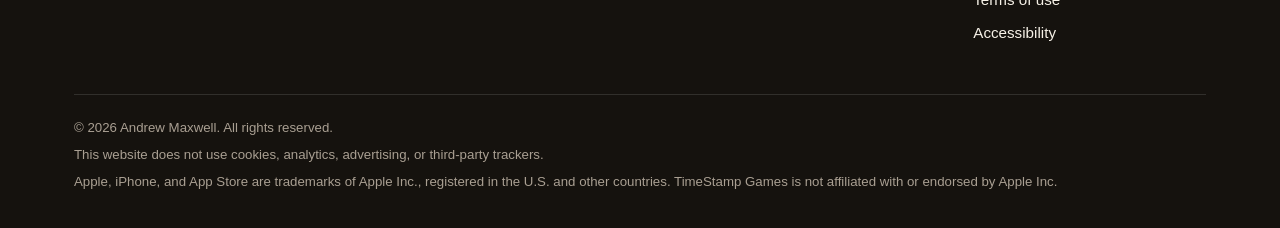
==== commit 47c3632c: "Redesign studio site; add Nametags; fix App Store links; accurate TimeStamp privacy disclosures; web" ====
--- a/index.html
+++ b/index.html
@@ -1,543 +1,368 @@
 <!DOCTYPE html>
 <html lang="en">
 <head>
-  <meta charset="UTF-8">
-  <meta name="viewport" content="width=device-width, initial-scale=1.0">
-  <title>TimeStamp Games — Independent iOS Game Studio</title>
-  <meta name="description" content="TimeStamp Games — independent iOS game studio. Makers of TimeStamp! and Draftable.">
-  <link rel="preconnect" href="https://fonts.googleapis.com">
-  <link rel="preconnect" href="https://fonts.gstatic.com" crossorigin>
-  <link href="https://fonts.googleapis.com/css2?family=Syne:wght@400;500;600;700;800&family=Manrope:wght@300;400;500;600;700&display=swap" rel="stylesheet">
+  <meta charset="utf-8">
+  <meta name="viewport" content="width=device-width, initial-scale=1">
+  <title>TimeStamp Games: party games for iPhone</title>
+  <meta name="description" content="TimeStamp Games is an independent studio making party games for iPhone: TimeStamp!, Draftable, and Nametags.">
+  <meta property="og:type" content="website">
+  <meta property="og:title" content="TimeStamp Games">
+  <meta property="og:description" content="Party games for iPhone, made to play together.">
+  <meta property="og:image" content="https://timestampgame.com/assets/img/og.jpg">
+  <meta property="og:url" content="https://timestampgame.com/">
+  <meta name="twitter:card" content="summary_large_image">
+  <meta name="theme-color" content="#FBF8F3">
+  <link rel="icon" href="data:image/svg+xml,%3Csvg xmlns='http://www.w3.org/2000/svg' viewBox='0 0 64 64'%3E%3Crect width='64' height='64' rx='14' fill='%2315120E'/%3E%3Crect x='10' y='26' width='12' height='12' rx='3' fill='%23E0A526'/%3E%3Crect x='26' y='26' width='12' height='12' rx='3' fill='%237C3AED'/%3E%3Crect x='42' y='26' width='12' height='12' rx='3' fill='%23E2462C'/%3E%3C/svg%3E">
+  <link rel="stylesheet" href="assets/site.css">
   <style>
-    *, *::before, *::after { box-sizing: border-box; margin: 0; padding: 0; }
-
-    :root {
-      --bg:       #FAFAF7;
-      --bg2:      #F4F4F0;
-      --surface:  #FFFFFF;
-      --ink:      #111110;
-      --muted:    #717170;
-      --faint:    #9E9E9C;
-      --rule:     #E4E4DF;
-      --dr:       #7c3aed;
-      --dr-light: rgba(124,58,237,0.08);
-      --dr-border:rgba(124,58,237,0.22);
-      --ts:       #f97316;
-      --ts-light: rgba(249,115,22,0.08);
-      --ts-border:rgba(249,115,22,0.22);
+    /* ---------- Hero ---------- */
+    .hero { padding: 72px 0 40px; }
+    .hero .wrap { display: grid; grid-template-columns: 1.05fr 1fr; gap: 48px; align-items: center; }
+    .eyebrow { display: inline-flex; align-items: center; gap: 8px; font-size: 0.8rem; font-weight: 700; letter-spacing: 0.12em; text-transform: uppercase; color: var(--muted); margin: 0 0 18px; }
+    .hero h1 { font-size: clamp(2.8rem, 6.4vw, 5rem); font-weight: 850; letter-spacing: -0.045em; line-height: 0.98; margin: 0; }
+    .hero h1 em { font-style: normal; background: linear-gradient(90deg, #B46E08, #7C3AED 55%, #C8331B); -webkit-background-clip: text; background-clip: text; color: transparent; }
+    .lead { font-size: 1.2rem; color: var(--muted); max-width: 34rem; margin: 22px 0 32px; }
+    .hero-ctas { display: flex; flex-wrap: wrap; gap: 12px; }
+    .hero-art { position: relative; height: 560px; }
+    .hero-art .phone { position: absolute; width: 46%; border-radius: 28px; box-shadow: 0 24px 60px rgba(21, 18, 14, 0.22); }
+    .hero-art .p1 { left: 2%; top: 60px; transform: rotate(-8deg); }
+    .hero-art .p2 { left: 27%; top: 0; z-index: 2; transform: rotate(1deg); }
+    .hero-art .p3 { right: 0; top: 70px; transform: rotate(9deg); }
+
+    /* ---------- Lineup ---------- */
+    .lineup { padding: 40px 0 88px; }
+    .lineup ul { list-style: none; margin: 0; padding: 0; display: grid; grid-template-columns: repeat(3, 1fr); gap: 18px; }
+    .lineup a { display: grid; grid-template-columns: 72px 1fr; gap: 16px; align-items: center; padding: 18px; background: var(--surface); border: 1px solid var(--rule); border-radius: var(--radius); text-decoration: none; transition: transform 0.15s ease, box-shadow 0.15s ease; height: 100%; }
+    .lineup a:hover { transform: translateY(-2px); box-shadow: 0 14px 30px rgba(21, 18, 14, 0.08); }
+    .lineup img { width: 72px; height: 72px; border-radius: 17px; }
+    .lineup h2 { font-size: 1.2rem; margin: 0 0 2px; }
+    .lineup p { margin: 0; color: var(--muted); font-size: 0.95rem; line-height: 1.4; }
+    .pill { display: inline-block; margin-top: 8px; font-size: 0.76rem; font-weight: 700; padding: 3px 10px; border-radius: 999px; background: var(--bg2); color: var(--ink); }
+    .pill.soon { background: #FBE3DD; color: #8E2513; }
+
+    /* ---------- Game sections ---------- */
+    .game { color: #F6F1E7; padding: 96px 0 88px; position: relative; overflow: hidden; }
+    .game-head { display: grid; grid-template-columns: 1fr 1fr; gap: 48px; align-items: end; }
+    .game-title { display: flex; align-items: center; gap: 20px; margin-bottom: 22px; }
+    .game-title img { width: 96px; height: 96px; border-radius: 22px; box-shadow: 0 10px 30px rgba(0, 0, 0, 0.35); }
+    .game-title h2 { font-size: clamp(2.2rem, 4.6vw, 3.4rem); margin: 0; font-weight: 850; letter-spacing: -0.04em; }
+    .game-title .tag { margin: 4px 0 0; font-weight: 700; font-size: 1.05rem; }
+    .game p.desc { font-size: 1.12rem; color: #DCD3C6; margin: 0; max-width: 36rem; }
+    .features { list-style: none; margin: 0 0 30px; padding: 0; display: grid; gap: 12px; }
+    .features li { display: grid; grid-template-columns: 26px 1fr; gap: 10px; align-items: start; color: #EFE8DC; }
+    .features li::before { content: ""; width: 22px; height: 22px; margin-top: 2px; border-radius: 50%; background: var(--accent) url("data:image/svg+xml,%3Csvg xmlns='http://www.w3.org/2000/svg' viewBox='0 0 24 24' fill='none' stroke='%2315120E' stroke-width='3.5' stroke-linecap='round' stroke-linejoin='round'%3E%3Cpath d='M6 12.5l4 4 8-9'/%3E%3C/svg%3E") center / 14px no-repeat; }
+    .game-ctas { display: flex; flex-wrap: wrap; align-items: center; gap: 18px; }
+    .game-ctas .text-link { color: #F6F1E7; font-weight: 600; font-size: 0.95rem; }
+    .meta { font-size: 0.88rem; color: #BDB3A5; margin: 14px 0 0; }
+    .status { display: inline-flex; align-items: center; gap: 10px; min-height: 54px; padding: 0 20px; border-radius: 14px; border: 1.5px dashed rgba(246, 241, 231, 0.5); font-weight: 700; }
+    .status::before { content: ""; width: 9px; height: 9px; border-radius: 50%; background: var(--accent); }
+
+    .shots { margin-top: 56px; }
+    .shots ul { list-style: none; margin: 0; padding: 4px 24px 18px; display: flex; gap: 18px; overflow-x: auto; scroll-snap-type: x mandatory; scrollbar-width: thin; scrollbar-color: rgba(255,255,255,0.35) transparent; }
+    .shots li { flex: 0 0 auto; width: min(250px, 62vw); scroll-snap-align: start; }
+    .shots img { width: 100%; border-radius: 26px; box-shadow: 0 16px 36px rgba(0, 0, 0, 0.35); }
+    @media (min-width: 1228px) { .shots ul { padding-left: calc((100vw - var(--wrap)) / 2 + 24px); } }
+
+    .game--ts { background: radial-gradient(1200px 600px at 85% 0%, #5B21B6 0%, transparent 60%), linear-gradient(160deg, #2A0F4F, #140826); --accent: #F5B83D; }
+    .game--ts .tag { color: #F5B83D; }
+    .game--dr { background: radial-gradient(900px 500px at 10% 0%, #3B1F7A 0%, transparent 65%), #0E0A1C; --accent: #B79CFF; }
+    .game--dr .tag { color: #B79CFF; }
+    .game--nt { background: radial-gradient(900px 500px at 80% 0%, #3A2A1E 0%, transparent 65%), #16110E; --accent: #F06A4F; }
+    .game--nt .tag { color: #F4A08C; }
+
+    /* ---------- Studio ---------- */
+    .studio { padding: 96px 0; }
+    .studio .wrap { display: grid; grid-template-columns: 1.2fr 1fr; gap: 56px; align-items: start; }
+    .studio h2 { font-size: clamp(2rem, 4vw, 2.8rem); margin: 0 0 18px; font-weight: 850; letter-spacing: -0.035em; }
+    .studio p { color: var(--muted); font-size: 1.08rem; margin: 0 0 16px; max-width: 38rem; }
+    .contact-card { background: var(--surface); border: 1px solid var(--rule); border-radius: var(--radius); padding: 28px; }
+    .contact-card h3 { margin: 0 0 8px; font-size: 1.25rem; }
+    .contact-card p { font-size: 1rem; margin: 0 0 18px; }
+    .contact-card .email { font-weight: 700; word-break: break-all; margin: 14px 0 0; }
+    .contact-links { list-style: none; padding: 0; margin: 18px 0 0; display: grid; gap: 8px; font-size: 0.95rem; }
+    .contact-links a { color: var(--ink); font-weight: 600; }
+
+    @media (max-width: 960px) {
+      .hero .wrap, .game-head, .studio .wrap { grid-template-columns: 1fr; }
+      .game-head { gap: 28px; }
+      .hero-art { height: 440px; max-width: 520px; width: 100%; margin: 0 auto; }
+      .lineup ul { grid-template-columns: 1fr; }
     }
-
-    html { scroll-behavior: smooth; }
-    body { background: var(--bg); color: var(--ink); font-family: 'Manrope', sans-serif; font-size: 16px; line-height: 1.6; overflow-x: hidden; }
-
-    /* Grain */
-    body::after {
-      content: ''; position: fixed; inset: 0; pointer-events: none; z-index: 9999; opacity: 0.022;
-      background-image: url("data:image/svg+xml,%3Csvg viewBox='0 0 256 256' xmlns='http://www.w3.org/2000/svg'%3E%3Cfilter id='n'%3E%3CfeTurbulence type='fractalNoise' baseFrequency='0.9' numOctaves='4' stitchTiles='stitch'/%3E%3C/filter%3E%3Crect width='100%25' height='100%25' filter='url(%23n)' opacity='0.5'/%3E%3C/svg%3E");
-    }
-
-    /* NAV */
-    nav {
-      position: fixed; top: 0; left: 0; right: 0; z-index: 200;
-      display: flex; align-items: center; justify-content: space-between;
-      padding: 0 48px; height: 62px;
-      background: rgba(250,250,247,0.92); backdrop-filter: blur(16px); -webkit-backdrop-filter: blur(16px);
-      border-bottom: 1px solid var(--rule);
-    }
-    .wordmark {
-      font-family: 'Syne', sans-serif; font-weight: 800; font-size: 1rem;
-      color: var(--ink); text-decoration: none; letter-spacing: 0.02em; text-transform: uppercase;
-    }
-    .nav-links { display: flex; align-items: center; gap: 32px; }
-    .nav-links a, .nav-links .dropdown > button {
-      font-size: 0.82rem; font-weight: 500; color: var(--muted); text-decoration: none;
-      background: none; border: none; cursor: pointer; letter-spacing: 0.02em;
-      transition: color 0.2s; padding: 0; font-family: 'Manrope', sans-serif;
-    }
-    .nav-links a:hover, .nav-links .dropdown:hover > button { color: var(--ink); }
-    .dropdown { position: relative; }
-    .dropdown-menu {
-      display: none; position: absolute; top: calc(100% + 12px); right: 0;
-      background: var(--surface); border: 1px solid var(--rule); border-radius: 12px;
-      overflow: hidden; min-width: 168px; box-shadow: 0 8px 32px rgba(17,17,16,0.08);
-    }
-    .dropdown:hover .dropdown-menu { display: block; }
-    .dropdown-menu a {
-      display: block; padding: 11px 18px; font-size: 0.82rem; font-weight: 500;
-      color: var(--muted) !important; text-decoration: none; transition: background 0.15s, color 0.15s;
-    }
-    .dropdown-menu a:hover { background: var(--bg2); color: var(--ink) !important; }
-
-    /* HERO */
-    .hero {
-      min-height: 100vh; display: flex; flex-direction: column; align-items: center;
-      justify-content: center; text-align: center; padding: 120px 40px 80px;
-      position: relative; overflow: hidden;
-    }
-
-    /* Soft gradient blobs */
-    .hero-blob1 {
-      position: absolute; width: 600px; height: 600px; border-radius: 50%;
-      background: radial-gradient(circle, rgba(124,58,237,0.07) 0%, transparent 70%);
-      top: -80px; left: -120px; pointer-events: none;
-      animation: blobDrift1 20s ease-in-out infinite alternate;
-    }
-    .hero-blob2 {
-      position: absolute; width: 500px; height: 500px; border-radius: 50%;
-      background: radial-gradient(circle, rgba(249,115,22,0.06) 0%, transparent 70%);
-      bottom: -60px; right: -80px; pointer-events: none;
-      animation: blobDrift2 25s ease-in-out infinite alternate;
-    }
-    @keyframes blobDrift1 { from { transform: translate(0,0); } to { transform: translate(50px,30px); } }
-    @keyframes blobDrift2 { from { transform: translate(0,0); } to { transform: translate(-40px,-25px); } }
-
-    .hero-eyebrow {
-      font-family: 'Syne', sans-serif; font-size: 0.68rem; font-weight: 700;
-      letter-spacing: 0.18em; text-transform: uppercase; color: var(--faint);
-      margin-bottom: 28px; opacity: 0; animation: fadeUp 0.7s ease 0.1s forwards;
-    }
-    .hero h1 {
-      font-family: 'Syne', sans-serif; font-size: clamp(3rem, 7vw, 6rem); font-weight: 800;
-      line-height: 1.0; letter-spacing: -0.035em; color: var(--ink);
-      margin-bottom: 28px; max-width: 800px;
-      opacity: 0; animation: fadeUp 0.7s ease 0.2s forwards;
-    }
-    .hero h1 .accent-purple { color: var(--dr); }
-    .hero h1 .accent-amber  { color: var(--ts); }
-    .hero-sub {
-      font-size: 1.05rem; font-weight: 400; color: var(--muted); max-width: 440px;
-      line-height: 1.75; margin-bottom: 52px;
-      opacity: 0; animation: fadeUp 0.7s ease 0.32s forwards;
-    }
-    .hero-apps {
-      display: flex; gap: 14px; flex-wrap: wrap; justify-content: center;
-      opacity: 0; animation: fadeUp 0.7s ease 0.44s forwards;
-    }
-    .hero-pill {
-      display: inline-flex; align-items: center; gap: 10px; padding: 10px 20px;
-      border-radius: 100px; font-size: 0.85rem; font-weight: 600; text-decoration: none;
-      border: 1px solid var(--rule); background: var(--surface); color: var(--ink);
-      transition: transform 0.2s, box-shadow 0.2s, border-color 0.2s;
-      box-shadow: 0 2px 8px rgba(17,17,16,0.06);
-    }
-    .hero-pill:hover { transform: translateY(-2px); box-shadow: 0 8px 24px rgba(17,17,16,0.1); }
-    .hero-pill.pill-dr:hover { border-color: var(--dr-border); box-shadow: 0 8px 28px rgba(124,58,237,0.12); }
-    .hero-pill.pill-ts:hover { border-color: var(--ts-border); box-shadow: 0 8px 28px rgba(249,115,22,0.12); }
-    .pill-icon { width: 28px; height: 28px; border-radius: 8px; display: flex; align-items: center; justify-content: center; font-size: 1rem; }
-    .pill-icon-dr { background: linear-gradient(135deg, #4c1d95, #7c3aed); }
-    .pill-icon-ts { background: linear-gradient(135deg, #92400e, #ea580c); }
-
-    .scroll-hint {
-      position: absolute; bottom: 36px; left: 50%; transform: translateX(-50%);
-      display: flex; flex-direction: column; align-items: center; gap: 6px;
-      opacity: 0; animation: fadeUp 0.7s ease 0.9s forwards;
-    }
-    .scroll-hint span { font-size: 0.62rem; letter-spacing: 0.15em; text-transform: uppercase; color: var(--faint); font-weight: 600; }
-    .scroll-line { width: 1px; height: 36px; background: linear-gradient(to bottom, var(--rule), transparent); animation: scrollPulse 2s ease-in-out infinite; }
-    @keyframes scrollPulse { 0%,100% { opacity: 0.3; } 50% { opacity: 1; } }
-
-    /* GAMES SECTION */
-    .games-section { padding: 0 0 80px; }
-    .games-header {
-      max-width: 1100px; margin: 0 auto; padding: 72px 48px 52px;
-      display: flex; align-items: flex-end; justify-content: space-between;
-      border-bottom: 1px solid var(--rule);
-    }
-    .section-eyebrow {
-      font-family: 'Syne', sans-serif; font-size: 0.65rem; font-weight: 700;
-      letter-spacing: 0.18em; text-transform: uppercase; color: var(--faint); margin-bottom: 10px;
-    }
-    .section-title {
-      font-family: 'Syne', sans-serif; font-size: clamp(1.6rem, 3vw, 2.4rem);
-      font-weight: 800; letter-spacing: -0.03em; color: var(--ink); line-height: 1.1;
-    }
-    .section-count { font-size: 0.85rem; color: var(--faint); font-weight: 500; }
-
-    /* GAME CARD */
-    .game-card {
-      max-width: 1100px; margin: 0 auto;
-      display: grid; grid-template-columns: 1fr 1fr;
-      border-bottom: 1px solid var(--rule); padding: 80px 48px;
-      align-items: center; gap: 0;
-      opacity: 0; transform: translateY(32px);
-      transition: opacity 0.7s ease, transform 0.7s ease;
-    }
-    .game-card.visible { opacity: 1; transform: translateY(0); }
-    .game-card.reverse { direction: rtl; }
-    .game-card.reverse > * { direction: ltr; }
-    .game-info { padding-right: 64px; }
-    .game-card.reverse .game-info { padding-right: 0; padding-left: 64px; }
-
-    .game-badge {
-      display: inline-flex; align-items: center; gap: 6px;
-      font-family: 'Syne', sans-serif; font-size: 0.63rem; font-weight: 700;
-      letter-spacing: 0.14em; text-transform: uppercase; padding: 5px 13px;
-      border-radius: 100px; margin-bottom: 24px;
-    }
-    .badge-dr { background: var(--dr-light); color: var(--dr); border: 1px solid var(--dr-border); }
-    .badge-ts { background: var(--ts-light); color: var(--ts); border: 1px solid var(--ts-border); }
-
-    .game-info h2 {
-      font-family: 'Syne', sans-serif; font-size: clamp(2.2rem, 3.8vw, 3.2rem); font-weight: 800;
-      line-height: 1.0; letter-spacing: -0.035em; color: var(--ink); margin-bottom: 18px;
-    }
-    .game-info p { font-size: 0.97rem; color: var(--muted); line-height: 1.75; margin-bottom: 28px; max-width: 400px; }
-    .game-tags { display: flex; flex-wrap: wrap; gap: 8px; margin-bottom: 36px; }
-    .tag {
-      font-size: 0.72rem; font-weight: 600; padding: 5px 13px; border-radius: 100px;
-      background: var(--bg2); color: var(--muted); border: 1px solid var(--rule);
-    }
-    .btn-row { display: flex; align-items: center; gap: 12px; flex-wrap: wrap; }
-    .btn-primary {
-      display: inline-flex; align-items: center; gap: 8px; padding: 12px 22px;
-      border-radius: 10px; font-family: 'Manrope', sans-serif; font-size: 0.84rem; font-weight: 700;
-      text-decoration: none; transition: transform 0.2s, box-shadow 0.2s; white-space: nowrap;
-    }
-    .btn-primary:hover { transform: translateY(-2px); }
-    .btn-dr { background: var(--dr); color: #fff; box-shadow: 0 4px 18px rgba(124,58,237,0.28); }
-    .btn-dr:hover { box-shadow: 0 8px 28px rgba(124,58,237,0.38); }
-    .btn-ts { background: var(--ts); color: #fff; box-shadow: 0 4px 18px rgba(249,115,22,0.28); }
-    .btn-ts:hover { box-shadow: 0 8px 28px rgba(249,115,22,0.38); }
-    .btn-ghost {
-      display: inline-flex; align-items: center; gap: 6px; padding: 12px 20px;
-      border-radius: 10px; font-family: 'Manrope', sans-serif; font-size: 0.84rem; font-weight: 600;
-      color: var(--muted); text-decoration: none; border: 1px solid var(--rule); background: transparent;
-      transition: color 0.2s, border-color 0.2s, transform 0.2s;
-    }
-    .btn-ghost:hover { color: var(--ink); border-color: #ccc; transform: translateY(-1px); }
-
-    /* PHONE MOCKUP */
-    .phone-wrap { display: flex; justify-content: center; align-items: center; }
-    .phone {
-      width: 252px; height: 514px; background: #0a0a12;
-      border-radius: 44px; border: 2px solid rgba(255,255,255,0.1);
-      box-shadow: 0 2px 0 1px rgba(255,255,255,0.05), 0 40px 80px rgba(17,17,16,0.18), 0 12px 32px rgba(17,17,16,0.1);
-      position: relative; overflow: hidden; flex-shrink: 0;
-    }
-    .phone::before {
-      content: ''; position: absolute; top: 0; left: 50%; transform: translateX(-50%);
-      width: 96px; height: 26px; background: #0a0a12;
-      border-radius: 0 0 18px 18px; border: 2px solid rgba(255,255,255,0.1); border-top: none; z-index: 10;
-    }
-    .phone-screen { position: absolute; inset: 0; border-radius: 42px; overflow: hidden; display: flex; flex-direction: column; }
-    .status-bar {
-      display: flex; justify-content: space-between; align-items: center;
-      padding: 14px 22px 0; font-size: 0.58rem; font-weight: 700;
-      color: rgba(255,255,255,0.8); flex-shrink: 0;
-    }
-    .status-icons { display: flex; gap: 4px; align-items: center; }
-
-    /* DRAFTABLE PHONE */
-    .dr-phone-bg { background: linear-gradient(170deg, #0d0618 0%, #120a20 60%, #090512 100%); }
-    .dr-app-title { font-family: 'Syne', sans-serif; font-size: 1.65rem; font-weight: 800; color: #fff; text-align: center; letter-spacing: 0.04em; padding: 8px 20px 2px; }
-    .dr-app-sub { font-size: 0.6rem; color: rgba(255,255,255,0.28); text-align: center; margin-bottom: 14px; letter-spacing: 0.05em; }
-    .dr-lobby-header { display: flex; align-items: center; justify-content: space-between; padding: 6px 16px 8px; }
-    .dr-lobby-title { font-family: 'Syne', sans-serif; font-size: 0.68rem; font-weight: 700; color: rgba(255,255,255,0.88); letter-spacing: 0.1em; }
-    .dr-room-code { font-family: 'Syne', sans-serif; font-size: 0.63rem; font-weight: 800; color: #a78bfa; background: rgba(124,58,237,0.15); padding: 3px 8px; border-radius: 6px; letter-spacing: 0.1em; }
-    .dr-section { margin: 0 12px 10px; background: rgba(255,255,255,0.04); border-radius: 10px; border: 1px solid rgba(255,255,255,0.06); overflow: hidden; }
-    .dr-section-label { font-family: 'Syne', sans-serif; font-size: 0.52rem; font-weight: 700; letter-spacing: 0.12em; color: rgba(255,255,255,0.28); padding: 7px 10px 4px; text-transform: uppercase; }
-    .dr-player-row { display: flex; align-items: center; gap: 8px; padding: 6px 10px; }
-    .dr-avatar { width: 22px; height: 22px; border-radius: 50%; display: flex; align-items: center; justify-content: center; font-size: 0.52rem; font-weight: 800; color: #000; flex-shrink: 0; }
-    .dr-player-name { font-size: 0.62rem; font-weight: 600; color: rgba(255,255,255,0.85); flex: 1; }
-    .dr-you-tag { font-size: 0.48rem; font-weight: 700; color: #22d3ee; background: rgba(34,211,238,0.1); padding: 1px 5px; border-radius: 4px; letter-spacing: 0.06em; }
-    .dr-category-card { margin: 0 12px 8px; background: rgba(124,58,237,0.1); border: 1px solid rgba(124,58,237,0.25); border-radius: 10px; padding: 8px 12px; }
-    .dr-cat-section { font-family: 'Syne', sans-serif; font-size: 0.52rem; font-weight: 700; color: rgba(167,139,250,0.6); letter-spacing: 0.1em; text-transform: uppercase; margin-bottom: 3px; }
-    .dr-cat-name { font-family: 'Syne', sans-serif; font-size: 0.85rem; font-weight: 800; color: #fff; }
-    .dr-start-btn { margin: 0 12px; background: linear-gradient(135deg, #6d28d9, #7c3aed); border-radius: 10px; padding: 8px; text-align: center; font-family: 'Syne', sans-serif; font-size: 0.6rem; font-weight: 700; color: #fff; letter-spacing: 0.08em; }
-
-    /* TIMESTAMP PHONE */
-    .ts-phone-bg { background: linear-gradient(170deg, #0e0a04 0%, #1a0f02 60%, #0a0700 100%); }
-    .ts-header { display: flex; align-items: center; justify-content: space-between; padding: 8px 16px 6px; }
-    .ts-title { font-family: 'Syne', sans-serif; font-size: 0.78rem; font-weight: 800; color: rgba(255,255,255,0.9); letter-spacing: 0.04em; }
-    .ts-streak { font-size: 0.58rem; font-weight: 700; color: #fb923c; background: rgba(249,115,22,0.15); padding: 2px 7px; border-radius: 6px; }
-    .ts-photo-frame {
-      margin: 0 12px 10px; border-radius: 12px; overflow: hidden; position: relative;
-      height: 160px; background: linear-gradient(135deg, #1c1008 0%, #2d1a06 50%, #1a0e04 100%);
-      border: 1px solid rgba(255,255,255,0.08);
-    }
-    .ts-photo-overlay { position: absolute; inset: 0; display: flex; align-items: center; justify-content: center; }
-    .ts-photo-icon { font-size: 2rem; opacity: 0.2; }
-    .ts-photo-label {
-      position: absolute; bottom: 10px; left: 50%; transform: translateX(-50%);
-      font-family: 'Syne', sans-serif; font-size: 0.6rem; font-weight: 700;
-      color: rgba(255,255,255,0.4); letter-spacing: 0.1em; text-transform: uppercase;
-      background: rgba(0,0,0,0.4); padding: 3px 8px; border-radius: 6px; white-space: nowrap;
-    }
-    .ts-question { padding: 0 14px 8px; text-align: center; font-family: 'Syne', sans-serif; font-size: 0.75rem; font-weight: 700; color: rgba(255,255,255,0.85); }
-    .ts-year-row { display: flex; gap: 6px; margin: 0 12px 10px; }
-    .ts-year-btn {
-      flex: 1; padding: 8px 4px; border-radius: 8px; text-align: center;
-      font-family: 'Syne', sans-serif; font-size: 0.62rem; font-weight: 700; color: rgba(255,255,255,0.7);
-      background: rgba(255,255,255,0.06); border: 1px solid rgba(255,255,255,0.08);
-    }
-    .ts-year-btn.active { background: rgba(249,115,22,0.2); border-color: rgba(249,115,22,0.4); color: #fb923c; }
-    .ts-score-row { display: flex; align-items: center; justify-content: space-between; padding: 6px 14px; }
-    .ts-score-label { font-size: 0.55rem; color: rgba(255,255,255,0.3); font-weight: 600; letter-spacing: 0.08em; text-transform: uppercase; }
-    .ts-score-value { font-family: 'Syne', sans-serif; font-size: 0.9rem; font-weight: 800; color: #fb923c; }
-
-    /* STUDIO SECTION */
-    .studio-section {
-      max-width: 1100px; margin: 0 auto; padding: 80px 48px;
-      display: grid; grid-template-columns: 1fr 1fr; gap: 80px; align-items: center;
-      border-top: 1px solid var(--rule);
-      opacity: 0; transform: translateY(32px); transition: opacity 0.7s ease, transform 0.7s ease;
-    }
-    .studio-section.visible { opacity: 1; transform: translateY(0); }
-    .studio-text h2 { font-family: 'Syne', sans-serif; font-size: clamp(2rem, 3.5vw, 2.8rem); font-weight: 800; letter-spacing: -0.03em; color: var(--ink); margin-bottom: 18px; line-height: 1.1; }
-    .studio-text p { font-size: 0.97rem; color: var(--muted); line-height: 1.75; margin-bottom: 14px; }
-    .studio-stats { display: flex; flex-direction: column; gap: 20px; }
-    .stat-row { display: flex; gap: 20px; }
-    .stat-card { flex: 1; background: var(--surface); border: 1px solid var(--rule); border-radius: 16px; padding: 24px; box-shadow: 0 2px 8px rgba(17,17,16,0.04); }
-    .stat-num { font-family: 'Syne', sans-serif; font-size: 2.2rem; font-weight: 800; letter-spacing: -0.04em; color: var(--ink); margin-bottom: 4px; }
-    .stat-label { font-size: 0.78rem; color: var(--faint); font-weight: 500; }
-
-    /* FOOTER */
-    footer { border-top: 1px solid var(--rule); padding: 40px 48px; }
-    .footer-inner { max-width: 1100px; margin: 0 auto; display: flex; align-items: center; justify-content: space-between; flex-wrap: wrap; gap: 16px; }
-    .footer-copy { font-size: 0.8rem; color: var(--faint); }
-    .footer-links { display: flex; flex-wrap: wrap; gap: 20px; }
-    .footer-links a { font-size: 0.8rem; color: var(--faint); text-decoration: none; transition: color 0.2s; }
-    .footer-links a:hover { color: var(--ink); }
-
-    @keyframes fadeUp { from { opacity: 0; transform: translateY(20px); } to { opacity: 1; transform: translateY(0); } }
-
-    @media (max-width: 900px) {
-      .game-card { grid-template-columns: 1fr; padding: 60px 32px; }
-      .game-card.reverse { direction: ltr; }
-      .game-info { padding-right: 0 !important; padding-left: 0 !important; }
-      .phone-wrap { margin-top: 40px; }
-      .studio-section { grid-template-columns: 1fr; gap: 48px; }
-    }
-    @media (max-width: 700px) {
-      nav { padding: 0 20px; } .nav-links { gap: 20px; }
-      .hero { padding: 100px 24px 72px; }
-      .games-header { padding: 48px 24px 36px; flex-direction: column; align-items: flex-start; gap: 8px; }
-      .game-card { padding: 48px 24px; }
-      .studio-section { padding: 60px 24px; }
-      footer { padding: 32px 24px; }
-      .footer-inner { flex-direction: column; align-items: flex-start; }
-      .stat-row { flex-direction: column; }
+    @media (max-width: 520px) {
+      .hero { padding-top: 48px; }
+      .hero-art { height: 360px; }
+      .game { padding: 72px 0 64px; }
+      .game-title img { width: 76px; height: 76px; border-radius: 18px; }
     }
   </style>
 </head>
 <body>
-
-<nav>
-  <a href="index.html" class="wordmark">TimeStamp Games</a>
-  <div class="nav-links">
-    <div class="dropdown">
-      <button>Privacy ▾</button>
-      <div class="dropdown-menu">
-        <a href="privacy-timestamp.html">TimeStamp!</a>
-        <a href="privacy-draftable.html">Draftable</a>
-      </div>
+  <a class="skip-link" href="#main">Skip to content</a>
+
+  <header class="site-header">
+    <div class="wrap">
+      <a class="brand" href="index.html" aria-label="TimeStamp Games home">
+        <span class="brand-mark" aria-hidden="true"><span></span><span></span><span></span></span>
+        <span class="brand-name">TimeStamp Games</span>
+      </a>
+      <nav class="site-nav" aria-label="Main">
+        <a href="index.html#games" class="hide-sm">Games</a>
+        <a href="support.html">Support</a>
+        <details>
+          <summary>Legal</summary>
+          <div class="menu">
+            <a href="privacy-timestamp.html">TimeStamp! privacy</a>
+            <a href="privacy-draftable.html">Draftable privacy</a>
+            <a href="site-privacy.html">Website privacy</a>
+            <a href="terms.html">Terms of use</a>
+            <a href="data-deletion.html">Data deletion</a>
+            <a href="accessibility.html">Accessibility</a>
+          </div>
+        </details>
+      </nav>
     </div>
-    <a href="support.html">Support</a>
-    <a href="terms.html">Terms</a>
-  </div>
-</nav>
-
-<!-- HERO -->
-<section class="hero">
-  <div class="hero-blob1"></div>
-  <div class="hero-blob2"></div>
-  <p class="hero-eyebrow">Independent iOS Game Studio</p>
-  <h1>Games worth<br><span class="accent-purple">playing</span> with <span class="accent-amber">friends</span></h1>
-  <p class="hero-sub">TimeStamp Games builds small, polished iOS games designed for real-world social moments.</p>
-  <div class="hero-apps">
-    <a href="#draftable" class="hero-pill pill-dr">
-      <span class="pill-icon pill-icon-dr">🎯</span>
-      Draftable
-    </a>
-    <a href="#timestamp" class="hero-pill pill-ts">
-      <span class="pill-icon pill-icon-ts">📸</span>
-      TimeStamp!
-    </a>
-  </div>
-  <div class="scroll-hint">
-    <span>Scroll</span>
-    <div class="scroll-line"></div>
-  </div>
-</section>
-
-<!-- GAMES -->
-<section class="games-section">
-  <div class="games-header">
-    <div>
-      <p class="section-eyebrow">Our Games</p>
-      <h2 class="section-title">Two apps, one studio</h2>
+  </header>
+
+  <main id="main">
+    <section class="hero" aria-labelledby="hero-title">
+      <div class="wrap">
+        <div>
+          <p class="eyebrow">Independent game studio</p>
+          <h1 id="hero-title">Party games for the <em>people in the room.</em></h1>
+          <p class="lead">We make small, social iPhone games for when friends are together: around the table, in the group chat, and out at the bar.</p>
+          <div class="hero-ctas">
+            <a class="btn btn-dark" href="#games">See our games</a>
+            <a class="btn btn-ghost" href="support.html">Get support</a>
+          </div>
+        </div>
+        <div class="hero-art" aria-hidden="true">
+          <img class="phone p1" src="assets/img/timestamp-1.jpg" alt="" width="600" height="1300">
+          <img class="phone p2" src="assets/img/draftable-1.jpg" alt="" width="600" height="1304">
+          <img class="phone p3" src="assets/img/nametags-1.jpg" alt="" width="600" height="1304">
+        </div>
+      </div>
+    </section>
+
+    <section class="lineup" id="games" aria-label="Our games">
+      <div class="wrap">
+        <ul>
+          <li>
+            <a href="#timestamp">
+              <img src="assets/img/icon-timestamp.jpg" alt="" width="512" height="512">
+              <div>
+                <h2>TimeStamp!</h2>
+                <p>Guess when your photos were taken.</p>
+                <span class="pill">Free on the App Store</span>
+              </div>
+            </a>
+          </li>
+          <li>
+            <a href="#draftable">
+              <img src="assets/img/icon-draftable.jpg" alt="" width="512" height="512">
+              <div>
+                <h2>Draftable</h2>
+                <p>Draft anything with friends, then let the group chat vote.</p>
+                <span class="pill">Free on the App Store</span>
+              </div>
+            </a>
+          </li>
+          <li>
+            <a href="#nametags">
+              <img src="assets/img/icon-nametags.jpg" alt="" width="512" height="512">
+              <div>
+                <h2>Nametags</h2>
+                <p>The bar game for meeting new people.</p>
+                <span class="pill soon">Coming soon</span>
+              </div>
+            </a>
+          </li>
+        </ul>
+      </div>
+    </section>
+
+    <!-- TimeStamp! -->
+    <section class="game game--ts" id="timestamp" aria-labelledby="ts-title">
+      <div class="wrap">
+        <div class="game-head">
+          <div>
+            <div class="game-title">
+              <img src="assets/img/icon-timestamp.jpg" alt="TimeStamp! app icon" width="512" height="512">
+              <div>
+                <h2 id="ts-title">TimeStamp!</h2>
+                <p class="tag">Guess when it happened.</p>
+              </div>
+            </div>
+            <p class="desc">A photo from your own camera roll pops up with the date hidden. Guess the year, then the month, then the exact day. The closer you get, the more you score.</p>
+          </div>
+          <div>
+            <ul class="features">
+              <li>A new Daily Challenge every day, with leaderboards</li>
+              <li>Party Mode: play live with up to 10 friends</li>
+              <li>Streaks, badges, and a solo practice mode</li>
+            </ul>
+            <div class="game-ctas">
+              <a class="store-btn" href="https://apps.apple.com/us/app/timestamp/id6759346098" target="_blank" rel="noopener">
+                <small>Download on the</small><strong>App Store</strong><span class="sr-only">: TimeStamp! (opens in a new tab)</span>
+              </a>
+              <a class="text-link" href="privacy-timestamp.html">Privacy policy</a>
+            </div>
+            <p class="meta">Free · iPhone</p>
+          </div>
+        </div>
+      </div>
+      <div class="shots">
+        <ul tabindex="0" aria-label="TimeStamp! screenshots, scroll sideways for more">
+          <li><img src="assets/img/timestamp-1.jpg" width="600" height="1300" loading="lazy" alt="TimeStamp! home screen: guess when your memories were made, with a daily challenge from your camera roll."></li>
+          <li><img src="assets/img/timestamp-2.jpg" width="600" height="1300" loading="lazy" alt="Daily challenge round: pick the year a photo was taken from four choices."></li>
+          <li><img src="assets/img/timestamp-3.jpg" width="600" height="1300" loading="lazy" alt="Party Mode: a live game with friends and a scoreboard."></li>
+          <li><img src="assets/img/timestamp-4.jpg" width="600" height="1300" loading="lazy" alt="Leaderboard showing friends ranked by score."></li>
+          <li><img src="assets/img/timestamp-5.jpg" width="600" height="1300" loading="lazy" alt="Profile screen with streaks, badges, and games played."></li>
+        </ul>
+      </div>
+    </section>
+
+    <!-- Draftable -->
+    <section class="game game--dr" id="draftable" aria-labelledby="dr-title">
+      <div class="wrap">
+        <div class="game-head">
+          <div>
+            <div class="game-title">
+              <img src="assets/img/icon-draftable.jpg" alt="Draftable app icon" width="512" height="512">
+              <div>
+                <h2 id="dr-title">Draftable</h2>
+                <p class="tag">Who's got the best taste? Prove it.</p>
+              </div>
+            </div>
+            <p class="desc">Pick any category, from the greatest NBA players to the best fast food, and draft your picks live with friends. Then send it to the group chat and let everyone vote on who drafted best.</p>
+          </div>
+          <div>
+            <ul class="features">
+              <li>Classic snake draft, or Moneyball with a $20 budget</li>
+              <li>Friends vote from a link, with no app needed</li>
+              <li>Build your own boards and set your own prices</li>
+            </ul>
+            <div class="game-ctas">
+              <a class="store-btn" href="https://apps.apple.com/us/app/draftable-draft-with-friends/id6761231957" target="_blank" rel="noopener">
+                <small>Download on the</small><strong>App Store</strong><span class="sr-only">: Draftable (opens in a new tab)</span>
+              </a>
+              <a class="text-link" href="privacy-draftable.html">Privacy policy</a>
+            </div>
+            <p class="meta">Free · Optional in-app purchases · iPhone</p>
+          </div>
+        </div>
+      </div>
+      <div class="shots">
+        <ul tabindex="0" aria-label="Draftable screenshots, scroll sideways for more">
+          <li><img src="assets/img/draftable-1.jpg" width="600" height="1304" loading="lazy" alt="Moneyball draft board: stars cost more, bargains cost less, build the best squad on a $20 budget."></li>
+          <li><img src="assets/img/draftable-2.jpg" width="600" height="1304" loading="lazy" alt="Board editor: set your own prices for every pick."></li>
+          <li><img src="assets/img/draftable-3.jpg" width="600" height="1304" loading="lazy" alt="Home screen with Classic and Moneyball game modes."></li>
+          <li><img src="assets/img/draftable-4.jpg" width="600" height="1304" loading="lazy" alt="Voting screen: the group chat decides who drafted best."></li>
+          <li><img src="assets/img/draftable-5.jpg" width="600" height="1304" loading="lazy" alt="Draftable Pro features list."></li>
+        </ul>
+      </div>
+    </section>
+
+    <!-- Nametags -->
+    <section class="game game--nt" id="nametags" aria-labelledby="nt-title">
+      <div class="wrap">
+        <div class="game-head">
+          <div>
+            <div class="game-title">
+              <img src="assets/img/icon-nametags.jpg" alt="Nametags app icon" width="512" height="512">
+              <div>
+                <h2 id="nt-title">Nametags</h2>
+                <p class="tag">The bar is the game board.</p>
+              </div>
+            </div>
+            <p class="desc">Your crew gets secret quests that get you talking to strangers: get someone to say a certain word, or find someone with a twin. Log who helped you, call BS on your friends, and race for bounties until last call.</p>
+          </div>
+          <div>
+            <ul class="features">
+              <li>Friends nearby join with one tap. No codes.</li>
+              <li>Two ways to play: Classic, or Shoot Your Shot</li>
+              <li>Local quests for San Francisco, Los Angeles, and New York</li>
+            </ul>
+            <div class="game-ctas">
+              <span class="status">Coming soon to iPhone</span>
+            </div>
+            <p class="meta">For ages 21+</p>
+          </div>
+        </div>
+      </div>
+      <div class="shots">
+        <ul tabindex="0" aria-label="Nametags screenshots, scroll sideways for more">
+          <li><img src="assets/img/nametags-1.jpg" width="600" height="1304" loading="lazy" alt="Secret quests: four quest tickets only you can see."></li>
+          <li><img src="assets/img/nametags-2.jpg" width="600" height="1304" loading="lazy" alt="Hold to claim: write the first name of the stranger who helped you."></li>
+          <li><img src="assets/img/nametags-3.jpg" width="600" height="1304" loading="lazy" alt="Call BS on a friend's claim and make them prove it."></li>
+          <li><img src="assets/img/nametags-4.jpg" width="600" height="1304" loading="lazy" alt="The tab: live scores and every claim, on everyone's phone."></li>
+          <li><img src="assets/img/nametags-5.jpg" width="600" height="1304" loading="lazy" alt="A bounty on the chalkboard: first one to pull it off wins."></li>
+          <li><img src="assets/img/nametags-6.jpg" width="600" height="1304" loading="lazy" alt="Last call: the tab closes and lists everyone your crew met."></li>
+        </ul>
+      </div>
+    </section>
+
+    <section class="studio" aria-labelledby="studio-title">
+      <div class="wrap">
+        <div>
+          <p class="eyebrow">The studio</p>
+          <h2 id="studio-title">Small games, made for real nights with friends.</h2>
+          <p>TimeStamp Games is the independent studio of Andrew Maxwell. Every game we make is built for the moments when people are actually together, and designed so anyone in the group can pick it up in seconds.</p>
+          <p>Questions, bug reports, and ideas all go to the same inbox.</p>
+        </div>
+        <div class="contact-card">
+          <h3>Get in touch</h3>
+          <p>Support, feedback, or press:</p>
+          <a class="btn btn-dark" href="mailto:andrewgmaxwell123@gmail.com">Email us</a>
+          <p class="email">andrewgmaxwell123@gmail.com</p>
+          <ul class="contact-links">
+            <li><a href="support.html">Help &amp; FAQ</a></li>
+            <li><a href="data-deletion.html">Delete your data</a></li>
+          </ul>
+        </div>
+      </div>
+    </section>
+  </main>
+
+  <footer class="site-footer">
+    <div class="wrap">
+      <div class="footer-grid">
+        <div class="footer-about">
+          <a class="brand" href="index.html"><span class="brand-mark" aria-hidden="true"><span></span><span></span><span></span></span>TimeStamp Games</a>
+          <p>Party games for iPhone, made to play together.</p>
+        </div>
+        <div>
+          <h2>Games</h2>
+          <ul>
+            <li><a href="index.html#timestamp">TimeStamp!</a></li>
+            <li><a href="index.html#draftable">Draftable</a></li>
+            <li><a href="index.html#nametags">Nametags</a></li>
+          </ul>
+        </div>
+        <div>
+          <h2>Help</h2>
+          <ul>
+            <li><a href="support.html">Support</a></li>
+            <li><a href="data-deletion.html">Data deletion</a></li>
+            <li><a href="mailto:andrewgmaxwell123@gmail.com">Contact</a></li>
+          </ul>
+        </div>
+        <div>
+          <h2>Legal</h2>
+          <ul>
+            <li><a href="privacy-timestamp.html">TimeStamp! privacy</a></li>
+            <li><a href="privacy-draftable.html">Draftable privacy</a></li>
+            <li><a href="site-privacy.html">Website privacy</a></li>
+            <li><a href="terms.html">Terms of use</a></li>
+            <li><a href="accessibility.html">Accessibility</a></li>
+          </ul>
+        </div>
+      </div>
+      <div class="footer-legal">
+        <p>© 2026 Andrew Maxwell. All rights reserved.</p>
+        <p>This website does not use cookies, analytics, advertising, or third-party trackers.</p>
+        <p>Apple, iPhone, and App Store are trademarks of Apple Inc., registered in the U.S. and other countries. TimeStamp Games is not affiliated with or endorsed by Apple Inc.</p>
+      </div>
     </div>
-    <span class="section-count">2 apps available</span>
-  </div>
-
-  <!-- DRAFTABLE -->
-  <div class="game-card" id="draftable">
-    <div class="game-info">
-      <span class="game-badge badge-dr">● Draftable</span>
-      <h2>Draft it.<br>Vote on it.</h2>
-      <p>The multiplayer party game where everyone picks their best for a category — "Greatest NBA Players," "Best Pizza Toppings," anything goes. Then the group chat votes on who drafted best. No app required to vote.</p>
-      <div class="game-tags">
-        <span class="tag">Multiplayer</span>
-        <span class="tag">Snake Draft</span>
-        <span class="tag">iMessage Voting</span>
-        <span class="tag">iOS Free</span>
-      </div>
-      <div class="btn-row">
-        <a href="https://apps.apple.com/app/draftable/id6738947248" class="btn-primary btn-dr">
-          ↗ App Store
-        </a>
-        <a href="support.html" class="btn-ghost">Learn more →</a>
-      </div>
-    </div>
-    <div class="phone-wrap">
-      <div class="phone">
-        <div class="phone-screen dr-phone-bg">
-          <div class="status-bar">
-            <span>9:41</span>
-            <div class="status-icons">
-              <svg width="15" height="11" viewBox="0 0 15 11" fill="none"><rect x="0" y="4" width="3" height="7" rx="0.5" fill="white"/><rect x="4" y="2.5" width="3" height="8.5" rx="0.5" fill="white"/><rect x="8" y="1" width="3" height="10" rx="0.5" fill="white"/><rect x="12" y="0" width="3" height="11" rx="0.5" fill="white" opacity="0.3"/></svg>
-              <svg width="16" height="12" viewBox="0 0 16 12" fill="none"><path d="M8 2.5C5.2 2.5 2.7 3.6 0.9 5.4L0 4.5C2.1 2.4 5 1 8 1s5.9 1.4 8 3.5l-.9.9C13.3 3.6 10.8 2.5 8 2.5z" fill="white"/><path d="M8 5C6.2 5 4.6 5.7 3.4 6.9L2.5 6C4 4.6 6 3.7 8 3.7s4 .9 5.5 2.3l-.9.9C11.4 5.7 9.8 5 8 5z" fill="white"/><circle cx="8" cy="10" r="1.5" fill="white"/></svg>
-              <svg width="25" height="12" viewBox="0 0 25 12" fill="none"><rect x="0" y="1" width="22" height="10" rx="3" stroke="white" stroke-width="1.2" opacity="0.5"/><rect x="1.5" y="2.5" width="16" height="7" rx="1.5" fill="white"/><path d="M23.5 4.5v3c.8-.3 1.5-1 1.5-1.5s-.7-1.2-1.5-1.5z" fill="white" opacity="0.4"/></svg>
-            </div>
-          </div>
-          <div class="dr-app-title">DRAFTABLE</div>
-          <div class="dr-app-sub">THE DRAFT PARTY GAME</div>
-          <div class="dr-lobby-header">
-            <span class="dr-lobby-title">LOBBY</span>
-            <span class="dr-room-code">XKEY</span>
-          </div>
-          <div class="dr-section">
-            <div class="dr-section-label">Players (3/5)</div>
-            <div class="dr-player-row">
-              <div class="dr-avatar" style="background:#22d3ee;">A</div>
-              <span class="dr-player-name">Alex</span>
-              <span class="dr-you-tag">YOU</span>
-            </div>
-            <div class="dr-player-row">
-              <div class="dr-avatar" style="background:#a78bfa;">J</div>
-              <span class="dr-player-name">Jordan</span>
-            </div>
-            <div class="dr-player-row">
-              <div class="dr-avatar" style="background:#fb923c;">M</div>
-              <span class="dr-player-name">Morgan</span>
-            </div>
-          </div>
-          <div class="dr-category-card">
-            <div class="dr-cat-section">Category · Sports</div>
-            <div class="dr-cat-name">Greatest NBA Players</div>
-          </div>
-          <div class="dr-start-btn">START DRAFT →</div>
-        </div>
-      </div>
-    </div>
-  </div>
-
-  <!-- TIMESTAMP -->
-  <div class="game-card reverse" id="timestamp">
-    <div class="game-info">
-      <span class="game-badge badge-ts">● TimeStamp!</span>
-      <h2>Guess when<br>it happened.</h2>
-      <p>A memory game built from your own photo library. A photo appears on screen with the date hidden — guess when it was taken. Year, month, day. Points for accuracy. Your photos never leave your device.</p>
-      <div class="game-tags">
-        <span class="tag">Solo & Party Modes</span>
-        <span class="tag">Daily Challenge</span>
-        <span class="tag">Photo-Private</span>
-        <span class="tag">iOS Free</span>
-      </div>
-      <div class="btn-row">
-        <a href="https://apps.apple.com/app/timestamp-game/id6743699556" class="btn-primary btn-ts">
-          ↗ App Store
-        </a>
-        <a href="support.html" class="btn-ghost">Learn more →</a>
-      </div>
-    </div>
-    <div class="phone-wrap">
-      <div class="phone">
-        <div class="phone-screen ts-phone-bg">
-          <div class="status-bar">
-            <span>9:41</span>
-            <div class="status-icons">
-              <svg width="15" height="11" viewBox="0 0 15 11" fill="none"><rect x="0" y="4" width="3" height="7" rx="0.5" fill="white"/><rect x="4" y="2.5" width="3" height="8.5" rx="0.5" fill="white"/><rect x="8" y="1" width="3" height="10" rx="0.5" fill="white"/></svg>
-              <svg width="25" height="12" viewBox="0 0 25 12" fill="none"><rect x="0" y="1" width="22" height="10" rx="3" stroke="white" stroke-width="1.2" opacity="0.5"/><rect x="1.5" y="2.5" width="16" height="7" rx="1.5" fill="white"/></svg>
-            </div>
-          </div>
-          <div class="ts-header">
-            <span class="ts-title">TIMESTAMP!</span>
-            <span class="ts-streak">🔥 7 day streak</span>
-          </div>
-          <div class="ts-photo-frame">
-            <div class="ts-photo-overlay"><div class="ts-photo-icon">🏖️</div></div>
-            <div class="ts-photo-label">When was this taken?</div>
-          </div>
-          <div class="ts-question">Select the year →</div>
-          <div class="ts-year-row">
-            <div class="ts-year-btn">2018</div>
-            <div class="ts-year-btn">2019</div>
-            <div class="ts-year-btn active">2020</div>
-            <div class="ts-year-btn">2021</div>
-          </div>
-          <div class="ts-score-row">
-            <span class="ts-score-label">Round 2 of 5</span>
-            <span class="ts-score-value">2,400 pts</span>
-          </div>
-        </div>
-      </div>
-    </div>
-  </div>
-</section>
-
-<!-- STUDIO -->
-<section class="studio-section">
-  <div class="studio-text">
-    <p class="section-eyebrow">The Studio</p>
-    <h2>Small team.<br>Tight games.</h2>
-    <p>TimeStamp Games is an independent iOS studio focused on building games that create real moments with the people already around you.</p>
-    <p>No accounts. No data harvesting. Just well-crafted games that respect your time and your privacy.</p>
-  </div>
-  <div class="studio-stats">
-    <div class="stat-row">
-      <div class="stat-card">
-        <div class="stat-num" style="color:var(--dr)">2</div>
-        <div class="stat-label">Apps published</div>
-      </div>
-      <div class="stat-card">
-        <div class="stat-num" style="color:var(--ts)">0</div>
-        <div class="stat-label">Accounts required</div>
-      </div>
-    </div>
-    <div class="stat-row">
-      <div class="stat-card">
-        <div class="stat-num">iOS</div>
-        <div class="stat-label">Platform</div>
-      </div>
-      <div class="stat-card">
-        <div class="stat-num">Free</div>
-        <div class="stat-label">To download</div>
-      </div>
-    </div>
-  </div>
-</section>
-
-<footer>
-  <div class="footer-inner">
-    <span class="footer-copy">© 2026 Andrew Maxwell</span>
-    <div class="footer-links">
-      <a href="mailto:andrewgmaxwell123@gmail.com">andrewgmaxwell123@gmail.com</a>
-      <a href="privacy-timestamp.html">Privacy (TimeStamp!)</a>
-      <a href="privacy-draftable.html">Privacy (Draftable)</a>
-      <a href="terms.html">Terms</a>
-      <a href="support.html">Support</a>
-      <a href="data-deletion.html">Data Deletion</a>
-    </div>
-  </div>
-</footer>
-
-<script>
-  // Scroll reveal
-  const observer = new IntersectionObserver(entries => {
-    entries.forEach(e => { if (e.isIntersecting) { e.target.classList.add('visible'); observer.unobserve(e.target); } });
-  }, { threshold: 0.12 });
-  document.querySelectorAll('.game-card, .studio-section').forEach(el => observer.observe(el));
-</script>
+  </footer>
 </body>
 </html>
--- a/assets/site.css
+++ b/assets/site.css
@@ -0,0 +1,147 @@
+/* TimeStamp Games: shared design system.
+   No web fonts, no third-party requests: system fonts only, so visitors' browsers
+   never contact anyone but this site. */
+
+:root {
+  --bg: #FBF8F3;
+  --bg2: #F3EEE6;
+  --surface: #FFFFFF;
+  --ink: #15120E;
+  --muted: #5B554D;
+  --faint: #6A635A;
+  --rule: #E7DFD3;
+
+  /* Game accents (text-safe on light backgrounds) */
+  --ts: #9A4708;
+  --dr: #6D28D9;
+  --nt: #C2361F;
+
+  /* Legacy tokens used by the policy pages */
+  --dr-light: rgba(109, 40, 217, 0.07); --dr-border: rgba(109, 40, 217, 0.22);
+  --ts-light: rgba(180, 83, 9, 0.07);   --ts-border: rgba(180, 83, 9, 0.22);
+
+  --display: ui-sans-serif, -apple-system, BlinkMacSystemFont, "SF Pro Display", "Segoe UI", Roboto, "Helvetica Neue", Arial, sans-serif;
+  --body: ui-sans-serif, -apple-system, BlinkMacSystemFont, "SF Pro Text", "Segoe UI", Roboto, "Helvetica Neue", Arial, sans-serif;
+
+  --radius: 22px;
+  --wrap: 1180px;
+}
+
+*, *::before, *::after { box-sizing: border-box; }
+html { -webkit-text-size-adjust: 100%; scroll-behavior: smooth; }
+body {
+  margin: 0;
+  background: var(--bg);
+  color: var(--ink);
+  font-family: var(--body);
+  font-size: 17px;
+  line-height: 1.6;
+  -webkit-font-smoothing: antialiased;
+  overflow-x: hidden;
+}
+body::after { content: none !important; } /* old pages layered a noise texture here */
+img { max-width: 100%; height: auto; display: block; }
+a { color: inherit; }
+h1, h2, h3, h4 { font-family: var(--display); letter-spacing: -0.02em; line-height: 1.1; }
+
+/* ---------- Accessibility ---------- */
+.skip-link {
+  position: absolute; left: 16px; top: -60px; z-index: 1000;
+  background: var(--ink); color: #fff; padding: 10px 16px; border-radius: 10px;
+  font-weight: 700; text-decoration: none;
+}
+.skip-link:focus { top: 12px; }
+:focus-visible { outline: 3px solid #2563EB; outline-offset: 3px; border-radius: 6px; }
+.sr-only {
+  position: absolute !important; width: 1px; height: 1px; padding: 0; margin: -1px;
+  overflow: hidden; clip: rect(0 0 0 0); white-space: nowrap; border: 0;
+}
+@media (prefers-reduced-motion: reduce) {
+  html { scroll-behavior: auto; }
+  *, *::before, *::after { transition: none !important; animation: none !important; }
+}
+
+.wrap { max-width: var(--wrap); margin: 0 auto; padding: 0 24px; }
+
+/* ---------- Header ---------- */
+.site-header {
+  position: sticky; top: 0; z-index: 100;
+  background: rgba(251, 248, 243, 0.9);
+  -webkit-backdrop-filter: saturate(160%) blur(14px); backdrop-filter: saturate(160%) blur(14px);
+  border-bottom: 1px solid var(--rule);
+}
+.site-header .wrap { display: flex; align-items: center; justify-content: space-between; height: 64px; gap: 16px; }
+.brand { display: inline-flex; align-items: center; gap: 10px; text-decoration: none; font-family: var(--display); font-weight: 800; font-size: 1.05rem; letter-spacing: -0.02em; color: var(--ink); }
+.brand-mark { display: inline-flex; gap: 3px; }
+.brand-mark span { width: 9px; height: 9px; border-radius: 3px; }
+.brand-mark span:nth-child(1) { background: #E0A526; }
+.brand-mark span:nth-child(2) { background: #7C3AED; }
+.brand-mark span:nth-child(3) { background: #E2462C; }
+.site-nav { display: flex; align-items: center; gap: 4px; }
+.site-nav > a, .site-nav summary {
+  font-size: 0.93rem; font-weight: 600; color: var(--muted); text-decoration: none;
+  padding: 8px 12px; border-radius: 10px; cursor: pointer; list-style: none;
+}
+.site-nav summary::-webkit-details-marker { display: none; }
+.site-nav > a:hover, .site-nav summary:hover, .site-nav details[open] summary { color: var(--ink); background: var(--bg2); }
+.site-nav a[aria-current="page"] { color: var(--ink); }
+.site-nav details { position: relative; }
+.site-nav summary::after { content: ""; display: inline-block; margin-left: 6px; width: 6px; height: 6px; border-right: 2px solid currentColor; border-bottom: 2px solid currentColor; transform: translateY(-3px) rotate(45deg); }
+.site-nav .menu {
+  position: absolute; right: 0; top: calc(100% + 8px); min-width: 210px;
+  background: var(--surface); border: 1px solid var(--rule); border-radius: 14px;
+  box-shadow: 0 12px 32px rgba(21, 18, 14, 0.12); padding: 6px;
+}
+.site-nav .menu a { display: block; padding: 10px 12px; border-radius: 9px; text-decoration: none; font-size: 0.93rem; font-weight: 600; color: var(--ink); }
+.site-nav .menu a:hover { background: var(--bg2); }
+.brand, .site-nav > a, .site-nav summary { white-space: nowrap; }
+@media (max-width: 640px) {
+  .site-nav > a.hide-sm { display: none; }
+  .site-nav > a, .site-nav summary { padding: 8px 9px; }
+  .brand { font-size: 0.98rem; }
+}
+
+/* ---------- Buttons ---------- */
+.btn {
+  display: inline-flex; align-items: center; justify-content: center; gap: 10px;
+  min-height: 48px; padding: 0 22px; border-radius: 999px;
+  font-weight: 700; font-size: 0.98rem; text-decoration: none; border: 2px solid transparent;
+  transition: transform 0.15s ease, background 0.15s ease;
+}
+.btn:hover { transform: translateY(-1px); }
+.btn-dark { background: var(--ink); color: #fff; }
+.btn-ghost { border-color: var(--ink); color: var(--ink); }
+.store-btn {
+  display: inline-flex; flex-direction: column; justify-content: center;
+  min-height: 54px; padding: 6px 22px; border-radius: 14px;
+  background: #000; color: #fff; text-decoration: none; line-height: 1.1;
+  border: 1px solid rgba(255, 255, 255, 0.35);
+  transition: transform 0.15s ease;
+}
+.store-btn:hover { transform: translateY(-1px); }
+.store-btn small { font-size: 0.72rem; font-weight: 600; opacity: 0.85; }
+.store-btn strong { font-family: var(--display); font-size: 1.2rem; font-weight: 700; letter-spacing: -0.01em; }
+
+/* ---------- Footer ---------- */
+.site-footer { background: var(--ink); color: #D8D0C4; margin-top: 0; padding: 64px 0 36px; }
+.site-footer a { color: #F6F1E7; text-decoration: none; }
+.site-footer a:hover { text-decoration: underline; }
+.footer-grid { display: grid; grid-template-columns: 1.4fr 1fr 1fr 1fr; gap: 36px; }
+.footer-grid h2 { font-size: 0.8rem; text-transform: uppercase; letter-spacing: 0.12em; color: #A99F92; margin: 0 0 14px; font-family: var(--body); }
+.footer-grid ul { list-style: none; margin: 0; padding: 0; display: grid; gap: 9px; font-size: 0.95rem; }
+.footer-about p { margin: 12px 0 0; font-size: 0.95rem; max-width: 34ch; }
+.footer-about .brand { color: #F6F1E7; }
+.footer-legal { border-top: 1px solid rgba(255, 255, 255, 0.12); margin-top: 48px; padding-top: 22px; font-size: 0.83rem; color: #A99F92; display: grid; gap: 6px; }
+.footer-legal p { margin: 0; }
+@media (max-width: 860px) { .footer-grid { grid-template-columns: 1fr 1fr; } .footer-about { grid-column: 1 / -1; } }
+
+/* ---------- Policy / document pages ---------- */
+.doc-wrap { max-width: 780px !important; margin: 0 auto !important; padding: 64px 24px 96px !important; }
+.doc-wrap h1 { font-size: clamp(2.1rem, 5vw, 3rem) !important; font-weight: 800 !important; letter-spacing: -0.03em !important; }
+.doc-wrap h2 { font-weight: 800 !important; }
+.doc-wrap p, .doc-wrap li, .doc-wrap td { color: #37322C !important; }
+.doc-meta { color: var(--muted) !important; }
+.doc-eyebrow { display: block; font-size: 0.78rem; font-weight: 700; letter-spacing: 0.12em; text-transform: uppercase; color: var(--muted); margin-bottom: 14px; }
+.auto-badge { color: #15803D !important; }
+.doc-wrap .contact-cta p { color: #E4DCCF !important; }
+.contact-section p, .contact-note { color: rgba(255, 255, 255, 0.74) !important; }
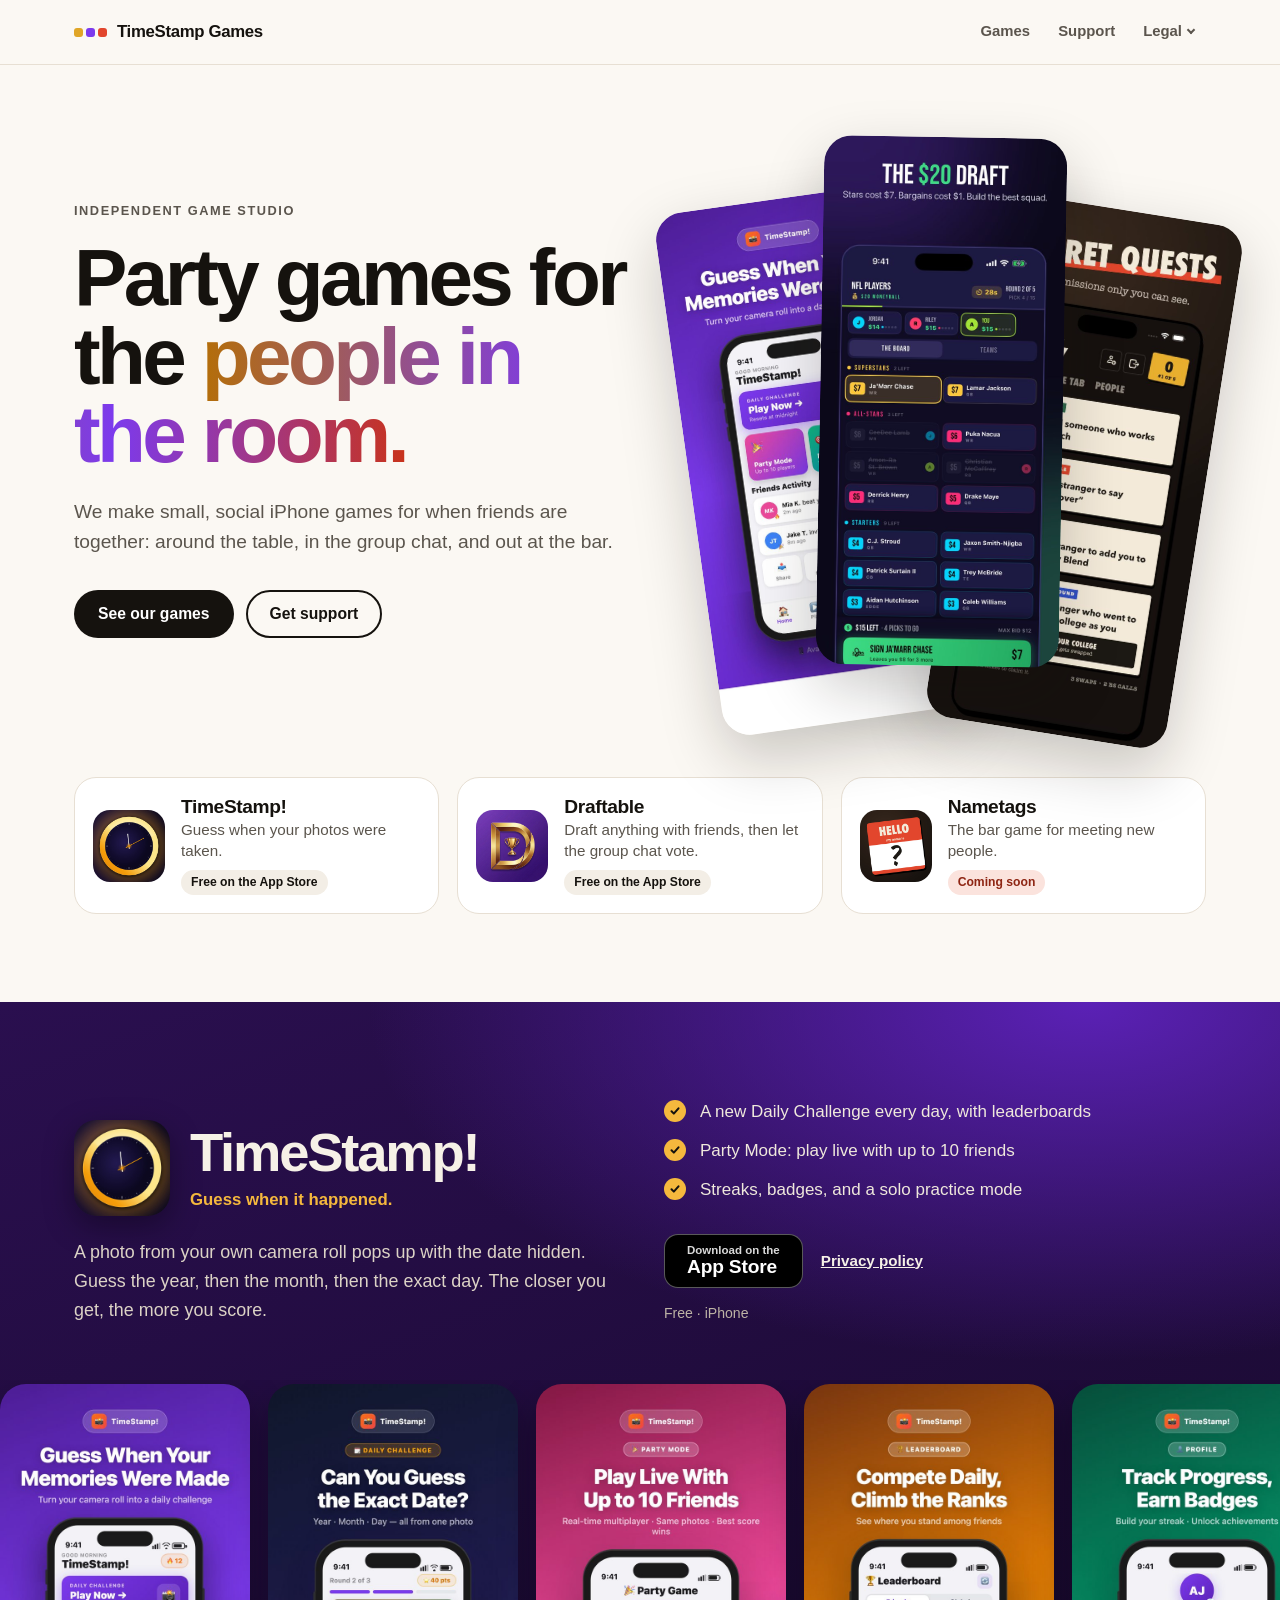
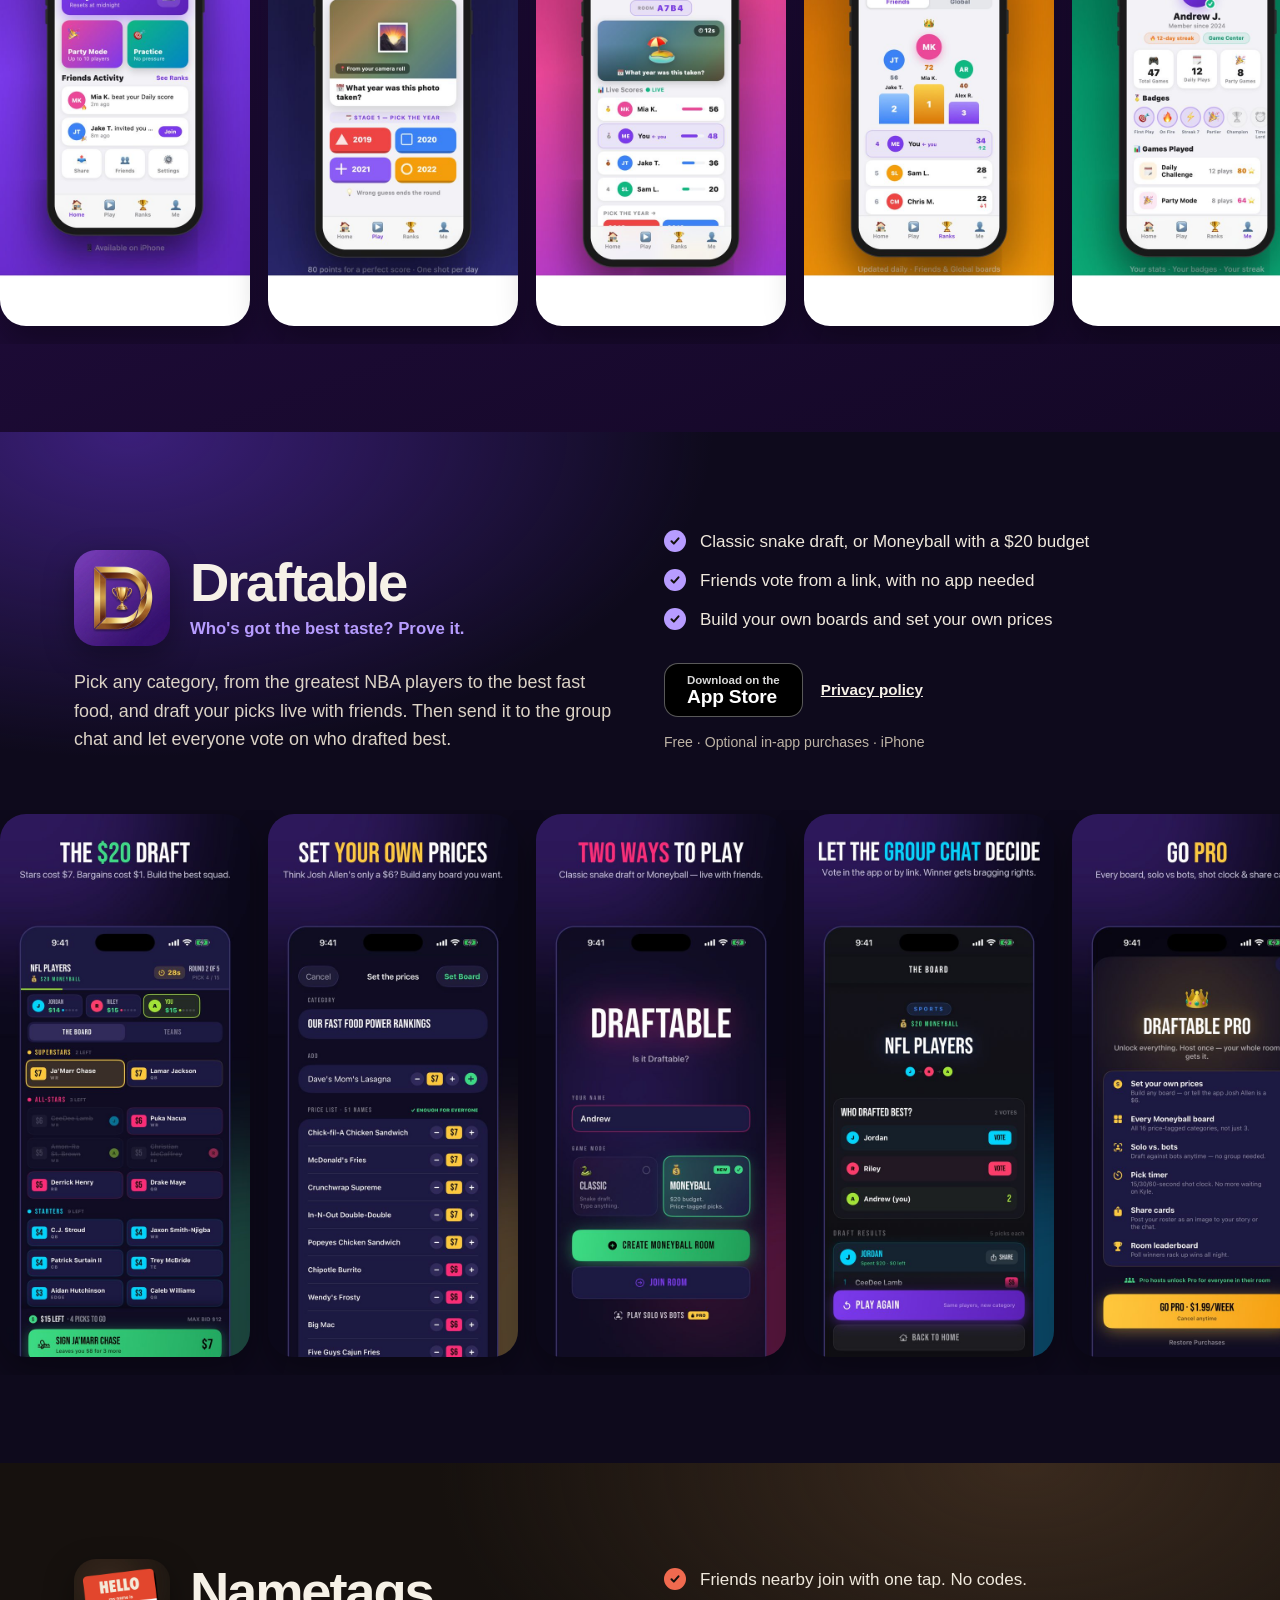
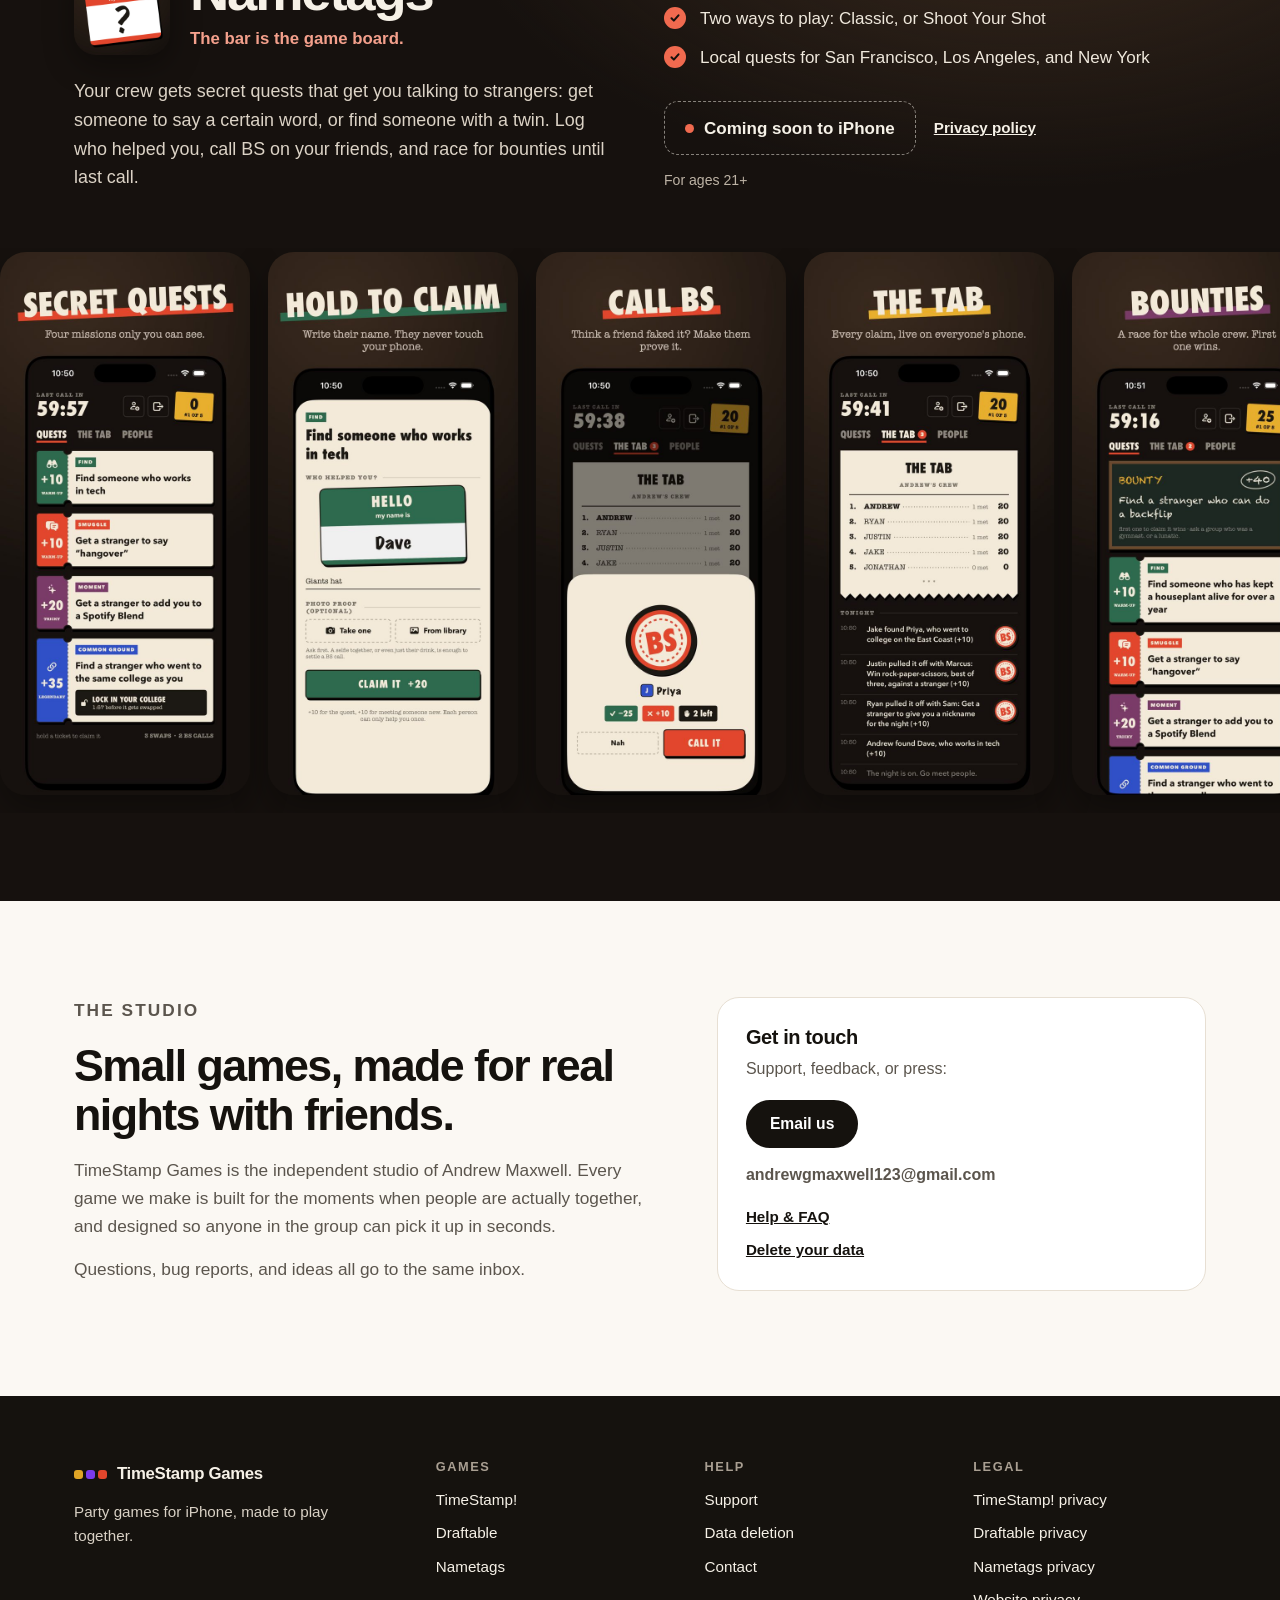
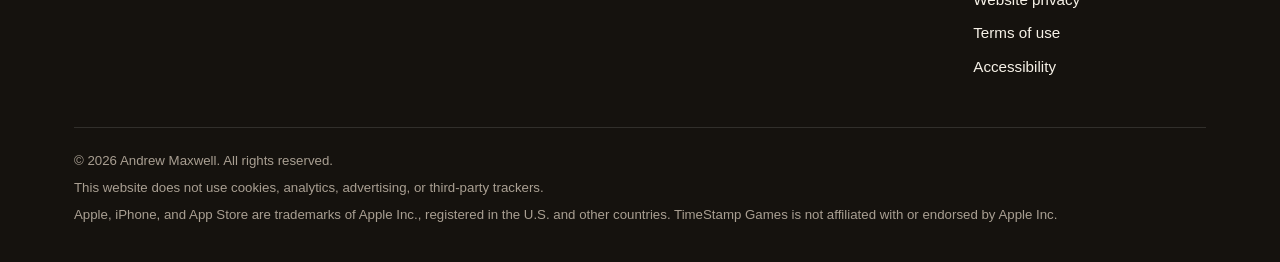
==== commit 73bcc1f3: "Add Nametags privacy policy, terms, and data deletion; link site-wide Co-Authored-By: Claude Opus 5." ====
--- a/index.html
+++ b/index.html
@@ -113,6 +113,7 @@
           <div class="menu">
             <a href="privacy-timestamp.html">TimeStamp! privacy</a>
             <a href="privacy-draftable.html">Draftable privacy</a>
+            <a href="privacy-nametags.html">Nametags privacy</a>
             <a href="site-privacy.html">Website privacy</a>
             <a href="terms.html">Terms of use</a>
             <a href="data-deletion.html">Data deletion</a>
@@ -284,6 +285,7 @@
             </ul>
             <div class="game-ctas">
               <span class="status">Coming soon to iPhone</span>
+              <a class="text-link" href="privacy-nametags.html">Privacy policy</a>
             </div>
             <p class="meta">For ages 21+</p>
           </div>
@@ -351,6 +353,7 @@
           <ul>
             <li><a href="privacy-timestamp.html">TimeStamp! privacy</a></li>
             <li><a href="privacy-draftable.html">Draftable privacy</a></li>
+            <li><a href="privacy-nametags.html">Nametags privacy</a></li>
             <li><a href="site-privacy.html">Website privacy</a></li>
             <li><a href="terms.html">Terms of use</a></li>
             <li><a href="accessibility.html">Accessibility</a></li>
--- a/assets/site.css
+++ b/assets/site.css
@@ -145,3 +145,8 @@
 .auto-badge { color: #15803D !important; }
 .doc-wrap .contact-cta p { color: #E4DCCF !important; }
 .contact-section p, .contact-note { color: rgba(255, 255, 255, 0.74) !important; }
+.data-table-wrap { overflow-x: auto; }
+.data-table { width: 100%; border-collapse: collapse; margin: 20px 0; font-size: 0.9rem; border: 1px solid var(--rule); border-radius: 12px; overflow: hidden; }
+.data-table th { text-align: left; padding: 11px 16px; background: var(--bg2); font-weight: 700; font-size: 0.74rem; letter-spacing: 0.07em; text-transform: uppercase; color: var(--faint); border-bottom: 1px solid var(--rule); }
+.data-table td { padding: 13px 16px; border-bottom: 1px solid var(--rule); vertical-align: top; }
+.badge-nt { background: #FBE3DD !important; color: #8E2513 !important; border-color: rgba(194, 54, 31, 0.25) !important; }
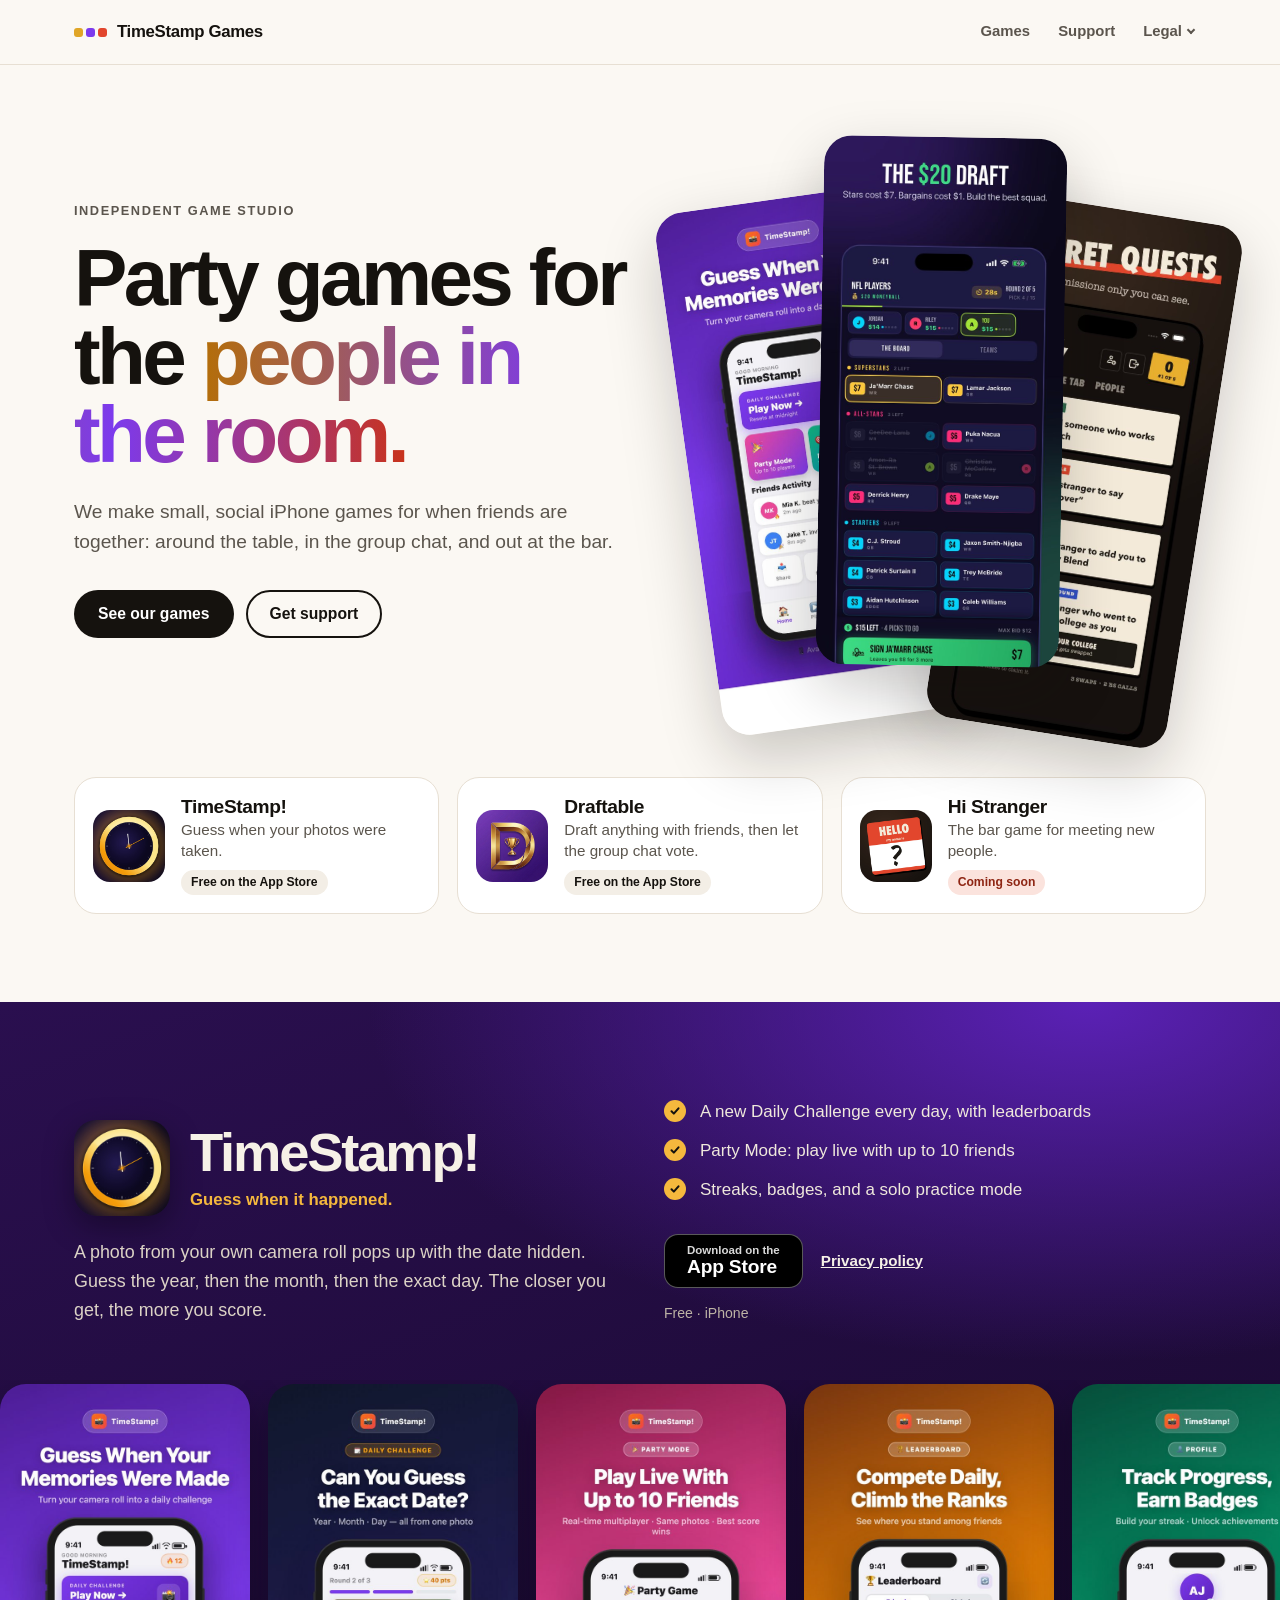
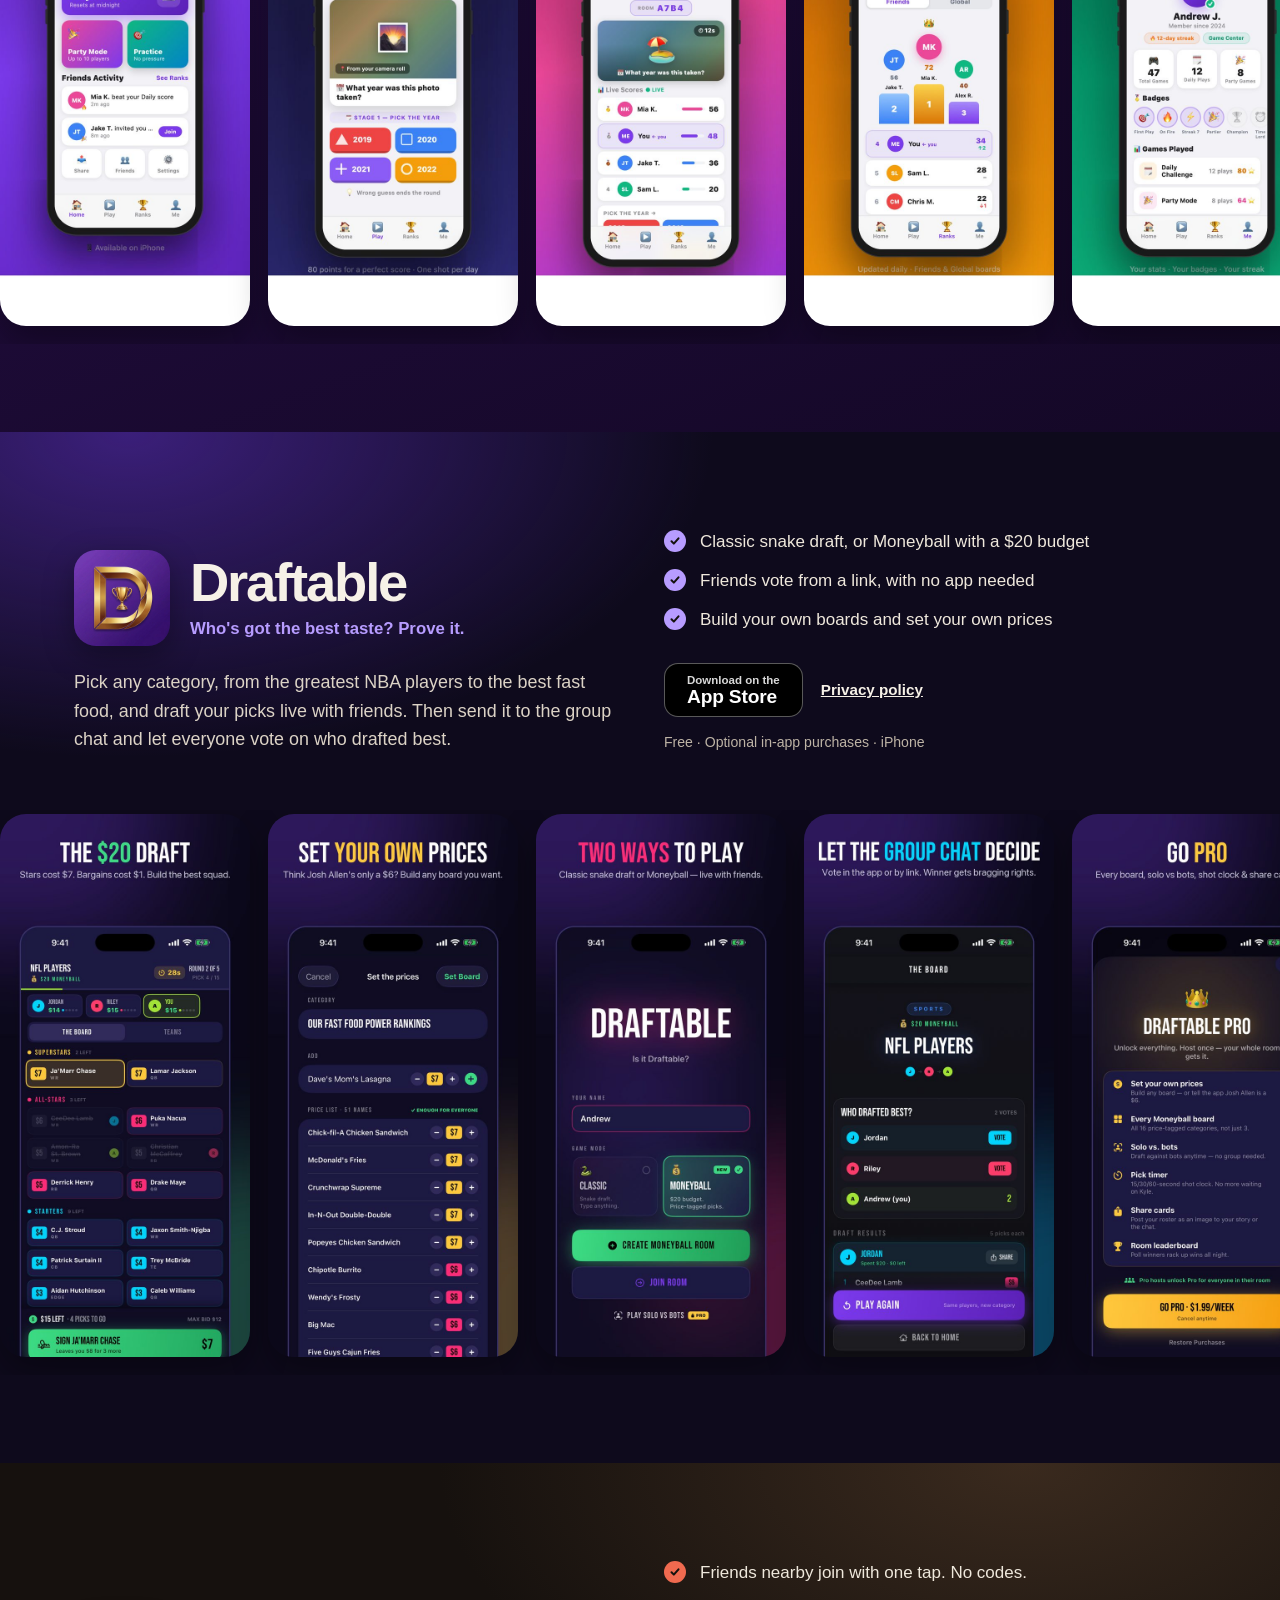
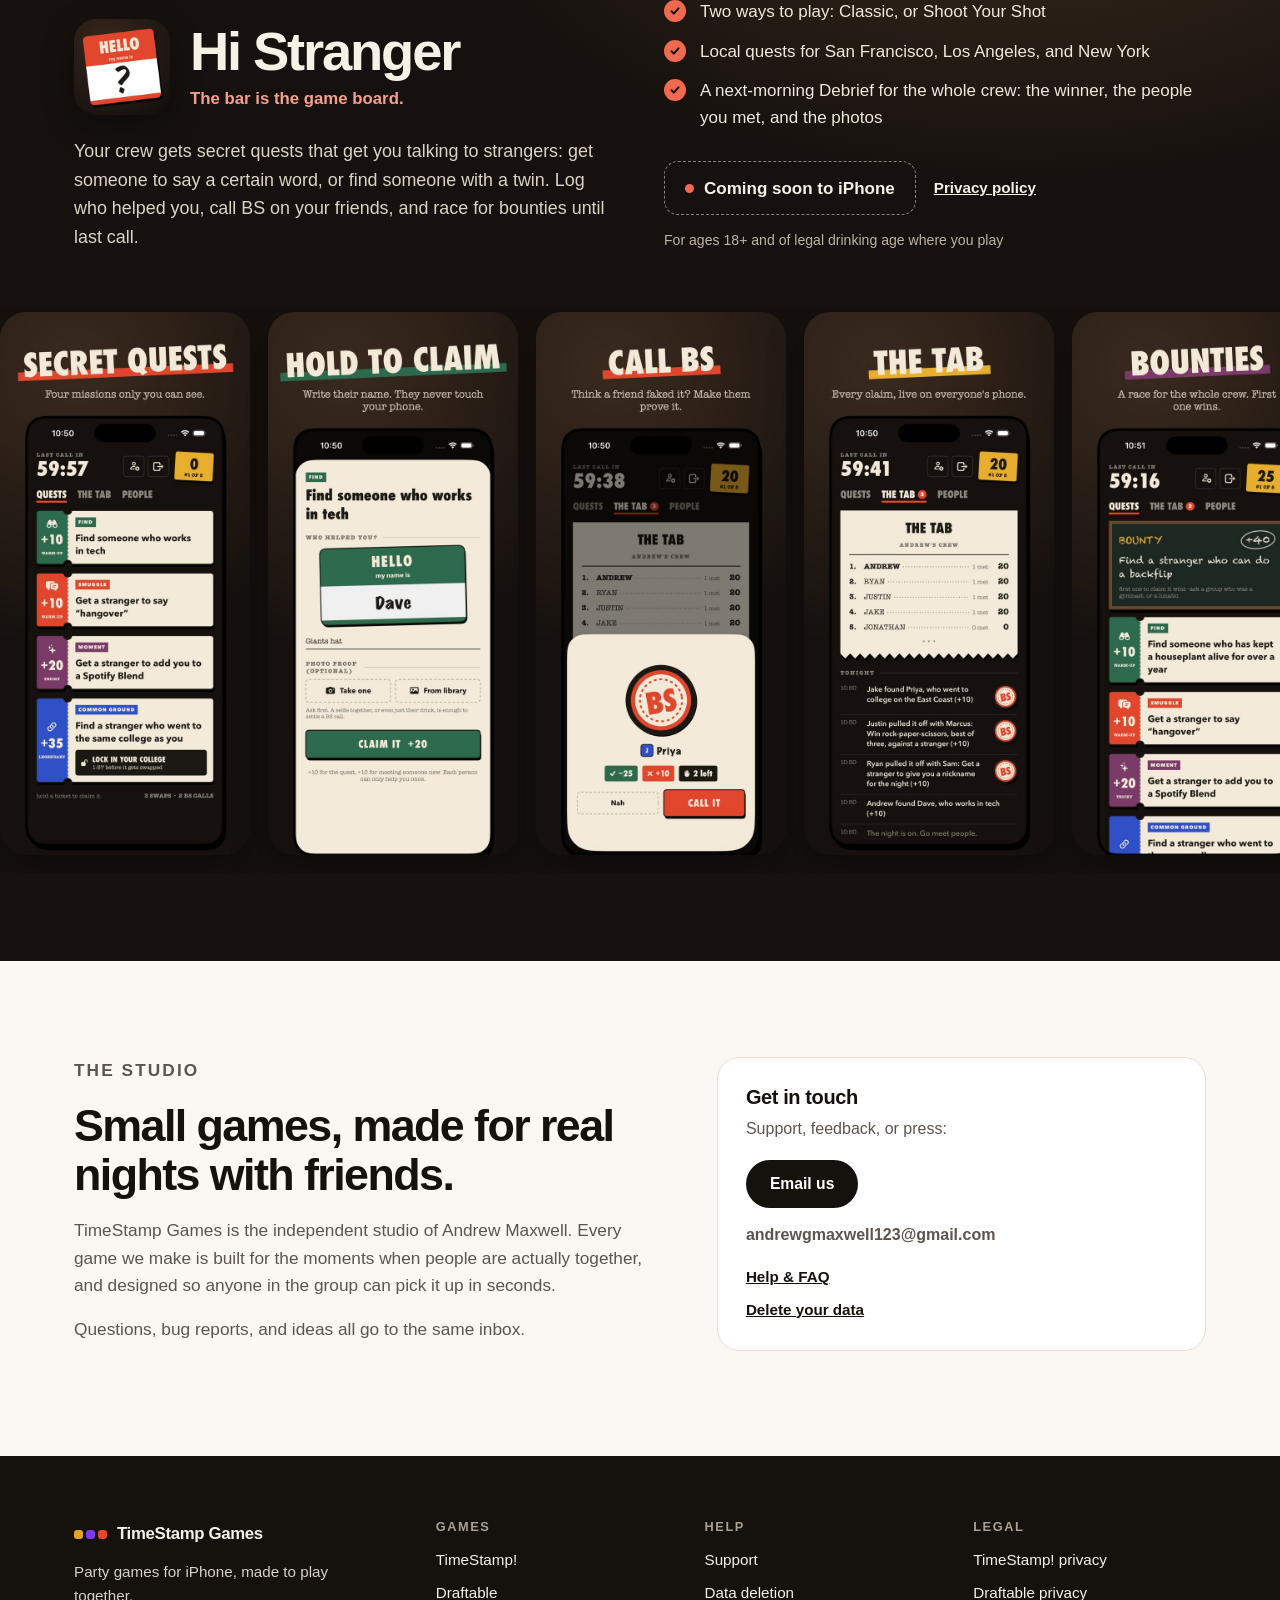
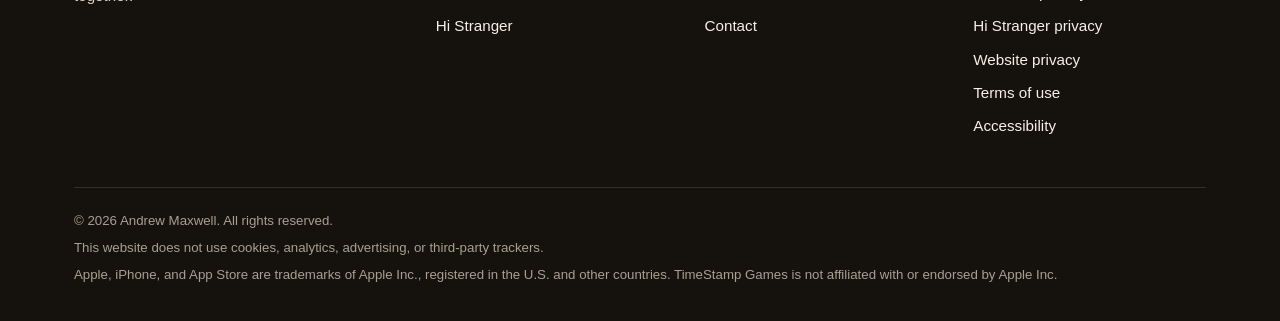
==== commit 78328e26: "Rename Nametags to Hi Stranger; 18+/legal drinking age; 36h retention and next-morning Debrief; Time" ====
--- a/index.html
+++ b/index.html
@@ -4,7 +4,7 @@
   <meta charset="utf-8">
   <meta name="viewport" content="width=device-width, initial-scale=1">
   <title>TimeStamp Games: party games for iPhone</title>
-  <meta name="description" content="TimeStamp Games is an independent studio making party games for iPhone: TimeStamp!, Draftable, and Nametags.">
+  <meta name="description" content="TimeStamp Games is an independent studio making party games for iPhone: TimeStamp!, Draftable, and Hi Stranger.">
   <meta property="og:type" content="website">
   <meta property="og:title" content="TimeStamp Games">
   <meta property="og:description" content="Party games for iPhone, made to play together.">
@@ -113,7 +113,7 @@
           <div class="menu">
             <a href="privacy-timestamp.html">TimeStamp! privacy</a>
             <a href="privacy-draftable.html">Draftable privacy</a>
-            <a href="privacy-nametags.html">Nametags privacy</a>
+            <a href="privacy-hi-stranger.html">Hi Stranger privacy</a>
             <a href="site-privacy.html">Website privacy</a>
             <a href="terms.html">Terms of use</a>
             <a href="data-deletion.html">Data deletion</a>
@@ -139,7 +139,7 @@
         <div class="hero-art" aria-hidden="true">
           <img class="phone p1" src="assets/img/timestamp-1.jpg" alt="" width="600" height="1300">
           <img class="phone p2" src="assets/img/draftable-1.jpg" alt="" width="600" height="1304">
-          <img class="phone p3" src="assets/img/nametags-1.jpg" alt="" width="600" height="1304">
+          <img class="phone p3" src="assets/img/hi-stranger-1.jpg" alt="" width="600" height="1304">
         </div>
       </div>
     </section>
@@ -168,10 +168,10 @@
             </a>
           </li>
           <li>
-            <a href="#nametags">
-              <img src="assets/img/icon-nametags.jpg" alt="" width="512" height="512">
-              <div>
-                <h2>Nametags</h2>
+            <a href="#hi-stranger">
+              <img src="assets/img/icon-hi-stranger.jpg" alt="" width="512" height="512">
+              <div>
+                <h2>Hi Stranger</h2>
                 <p>The bar game for meeting new people.</p>
                 <span class="pill soon">Coming soon</span>
               </div>
@@ -263,15 +263,15 @@
       </div>
     </section>
 
-    <!-- Nametags -->
-    <section class="game game--nt" id="nametags" aria-labelledby="nt-title">
+    <!-- Hi Stranger -->
+    <section class="game game--nt" id="hi-stranger" aria-labelledby="nt-title">
       <div class="wrap">
         <div class="game-head">
           <div>
             <div class="game-title">
-              <img src="assets/img/icon-nametags.jpg" alt="Nametags app icon" width="512" height="512">
-              <div>
-                <h2 id="nt-title">Nametags</h2>
+              <img src="assets/img/icon-hi-stranger.jpg" alt="Hi Stranger app icon" width="512" height="512">
+              <div>
+                <h2 id="nt-title">Hi Stranger</h2>
                 <p class="tag">The bar is the game board.</p>
               </div>
             </div>
@@ -282,23 +282,25 @@
               <li>Friends nearby join with one tap. No codes.</li>
               <li>Two ways to play: Classic, or Shoot Your Shot</li>
               <li>Local quests for San Francisco, Los Angeles, and New York</li>
+              <li>A next-morning Debrief for the whole crew: the winner, the people you met, and the photos</li>
             </ul>
             <div class="game-ctas">
               <span class="status">Coming soon to iPhone</span>
-              <a class="text-link" href="privacy-nametags.html">Privacy policy</a>
-            </div>
-            <p class="meta">For ages 21+</p>
+              <a class="text-link" href="privacy-hi-stranger.html">Privacy policy</a>
+            </div>
+            <p class="meta">For ages 18+ and of legal drinking age where you play</p>
           </div>
         </div>
       </div>
       <div class="shots">
-        <ul tabindex="0" aria-label="Nametags screenshots, scroll sideways for more">
-          <li><img src="assets/img/nametags-1.jpg" width="600" height="1304" loading="lazy" alt="Secret quests: four quest tickets only you can see."></li>
-          <li><img src="assets/img/nametags-2.jpg" width="600" height="1304" loading="lazy" alt="Hold to claim: write the first name of the stranger who helped you."></li>
-          <li><img src="assets/img/nametags-3.jpg" width="600" height="1304" loading="lazy" alt="Call BS on a friend's claim and make them prove it."></li>
-          <li><img src="assets/img/nametags-4.jpg" width="600" height="1304" loading="lazy" alt="The tab: live scores and every claim, on everyone's phone."></li>
-          <li><img src="assets/img/nametags-5.jpg" width="600" height="1304" loading="lazy" alt="A bounty on the chalkboard: first one to pull it off wins."></li>
-          <li><img src="assets/img/nametags-6.jpg" width="600" height="1304" loading="lazy" alt="Last call: the tab closes and lists everyone your crew met."></li>
+        <ul tabindex="0" aria-label="Hi Stranger screenshots, scroll sideways for more">
+          <li><img src="assets/img/hi-stranger-1.jpg" width="600" height="1304" loading="lazy" alt="Secret quests: four quest tickets only you can see."></li>
+          <li><img src="assets/img/hi-stranger-2.jpg" width="600" height="1304" loading="lazy" alt="Hold to claim: write the first name of the stranger who helped you."></li>
+          <li><img src="assets/img/hi-stranger-3.jpg" width="600" height="1304" loading="lazy" alt="Call BS on a friend's claim and make them prove it."></li>
+          <li><img src="assets/img/hi-stranger-4.jpg" width="600" height="1304" loading="lazy" alt="The tab: live scores and every claim, on everyone's phone."></li>
+          <li><img src="assets/img/hi-stranger-5.jpg" width="600" height="1304" loading="lazy" alt="A bounty on the chalkboard: first one to pull it off wins."></li>
+          <li><img src="assets/img/hi-stranger-6.jpg" width="600" height="1304" loading="lazy" alt="Last call: the tab closes and lists everyone your crew met."></li>
+          <li><img src="assets/img/hi-stranger-7.jpg" width="600" height="1304" loading="lazy" alt="The Debrief: the next morning, tap to reveal who won, with the final scores."></li>
         </ul>
       </div>
     </section>
@@ -337,7 +339,7 @@
           <ul>
             <li><a href="index.html#timestamp">TimeStamp!</a></li>
             <li><a href="index.html#draftable">Draftable</a></li>
-            <li><a href="index.html#nametags">Nametags</a></li>
+            <li><a href="index.html#hi-stranger">Hi Stranger</a></li>
           </ul>
         </div>
         <div>
@@ -353,7 +355,7 @@
           <ul>
             <li><a href="privacy-timestamp.html">TimeStamp! privacy</a></li>
             <li><a href="privacy-draftable.html">Draftable privacy</a></li>
-            <li><a href="privacy-nametags.html">Nametags privacy</a></li>
+            <li><a href="privacy-hi-stranger.html">Hi Stranger privacy</a></li>
             <li><a href="site-privacy.html">Website privacy</a></li>
             <li><a href="terms.html">Terms of use</a></li>
             <li><a href="accessibility.html">Accessibility</a></li>
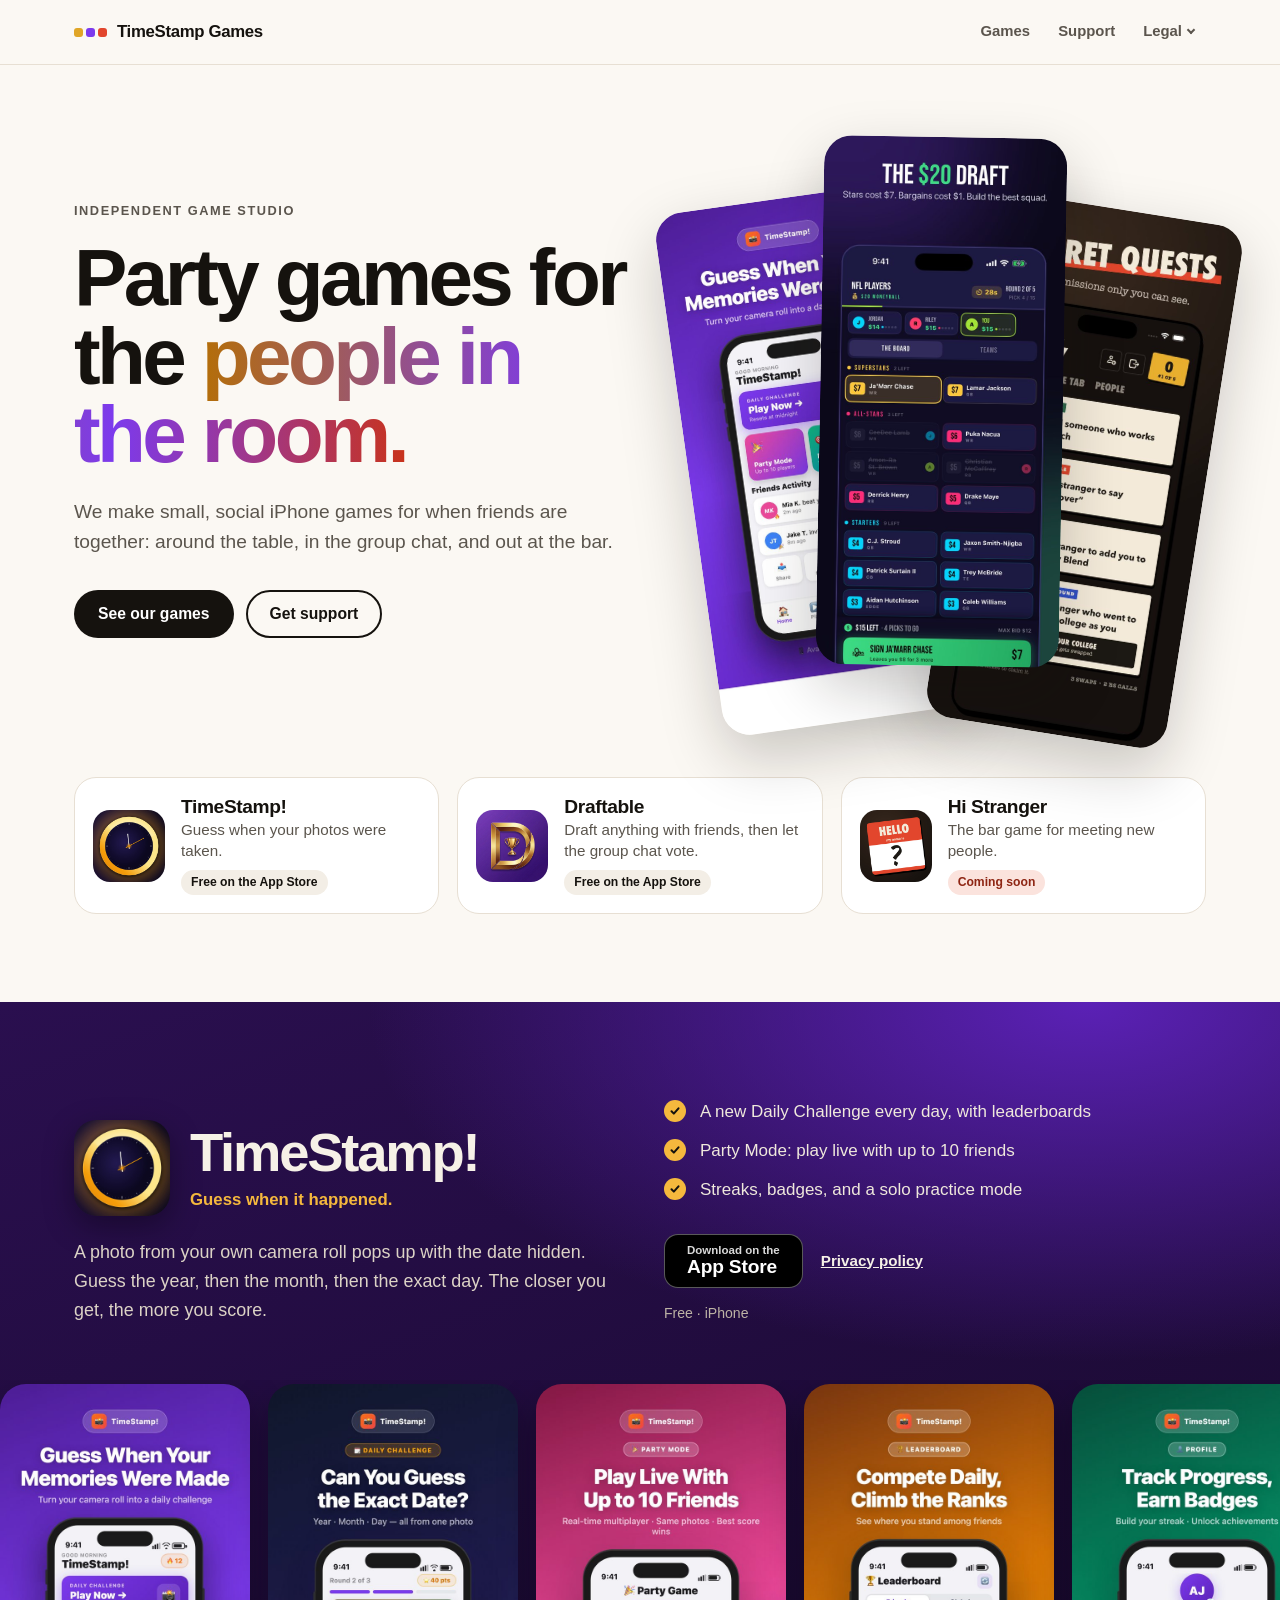
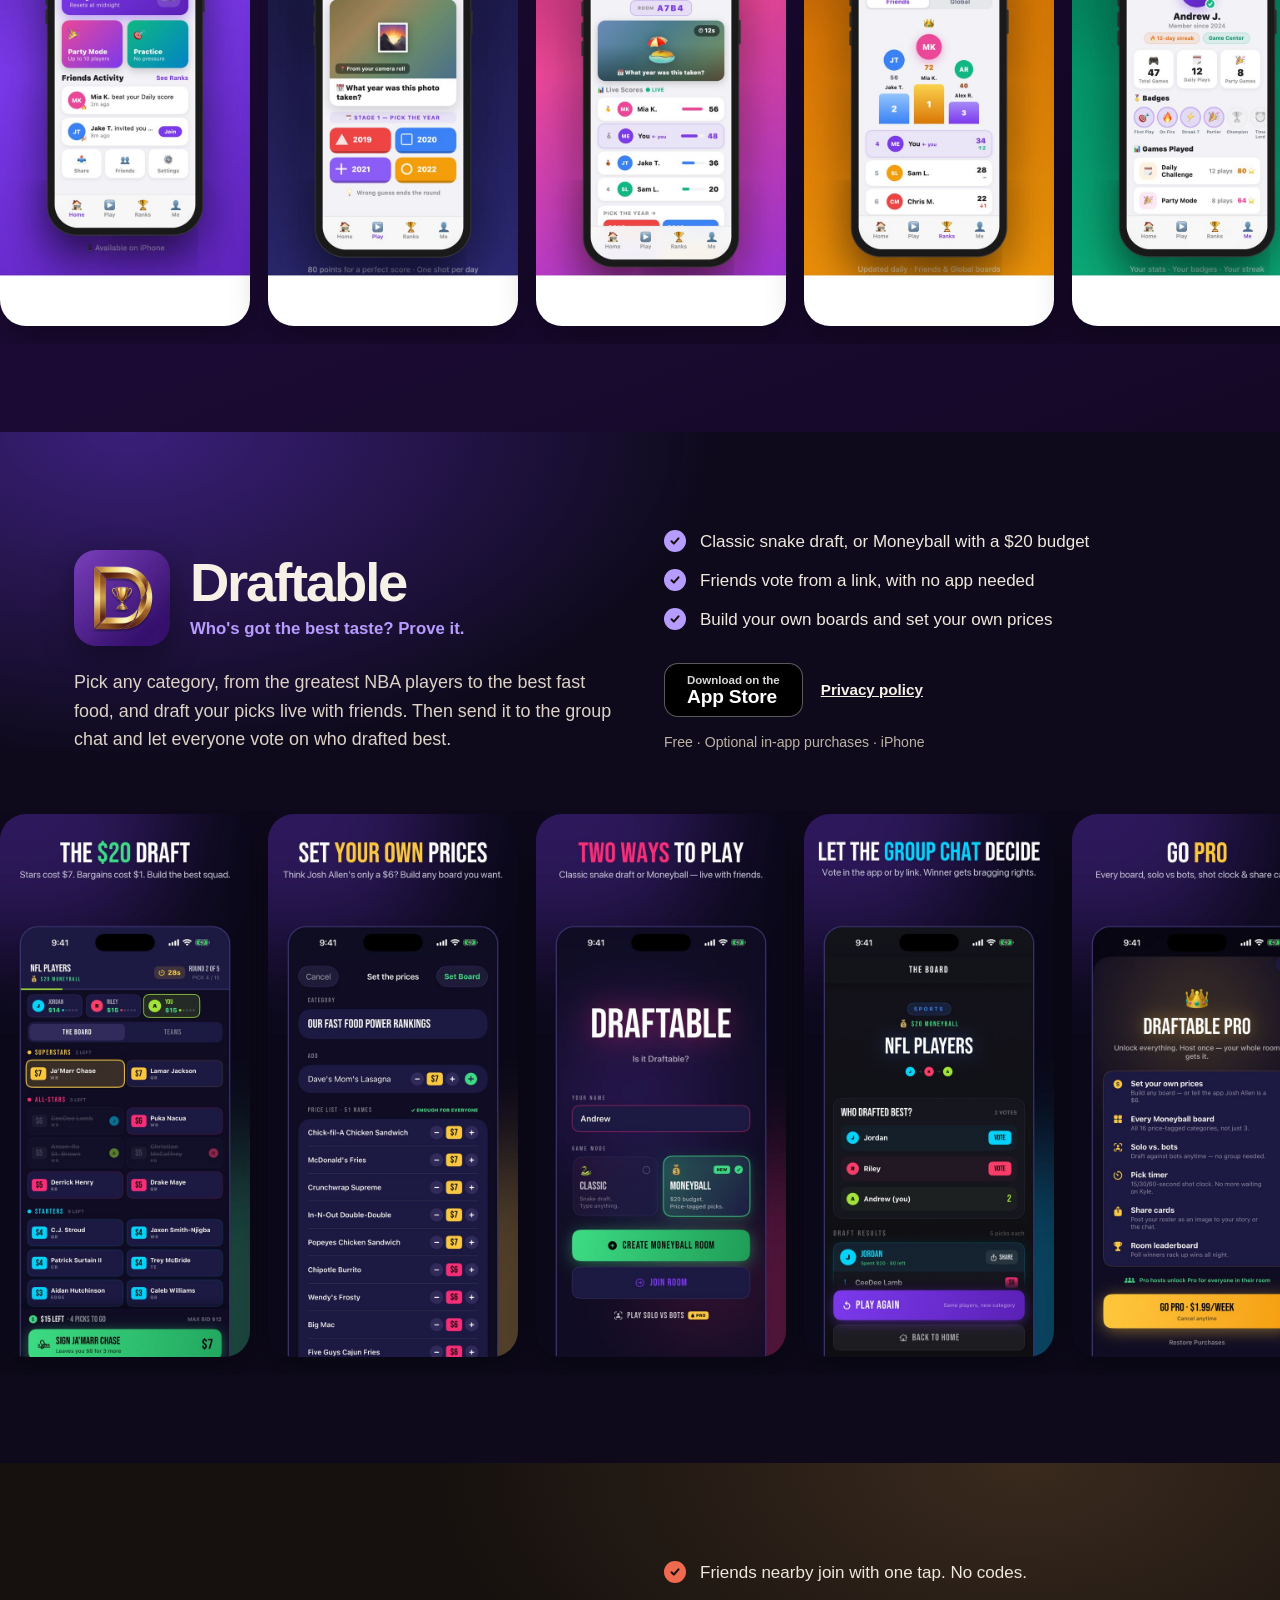
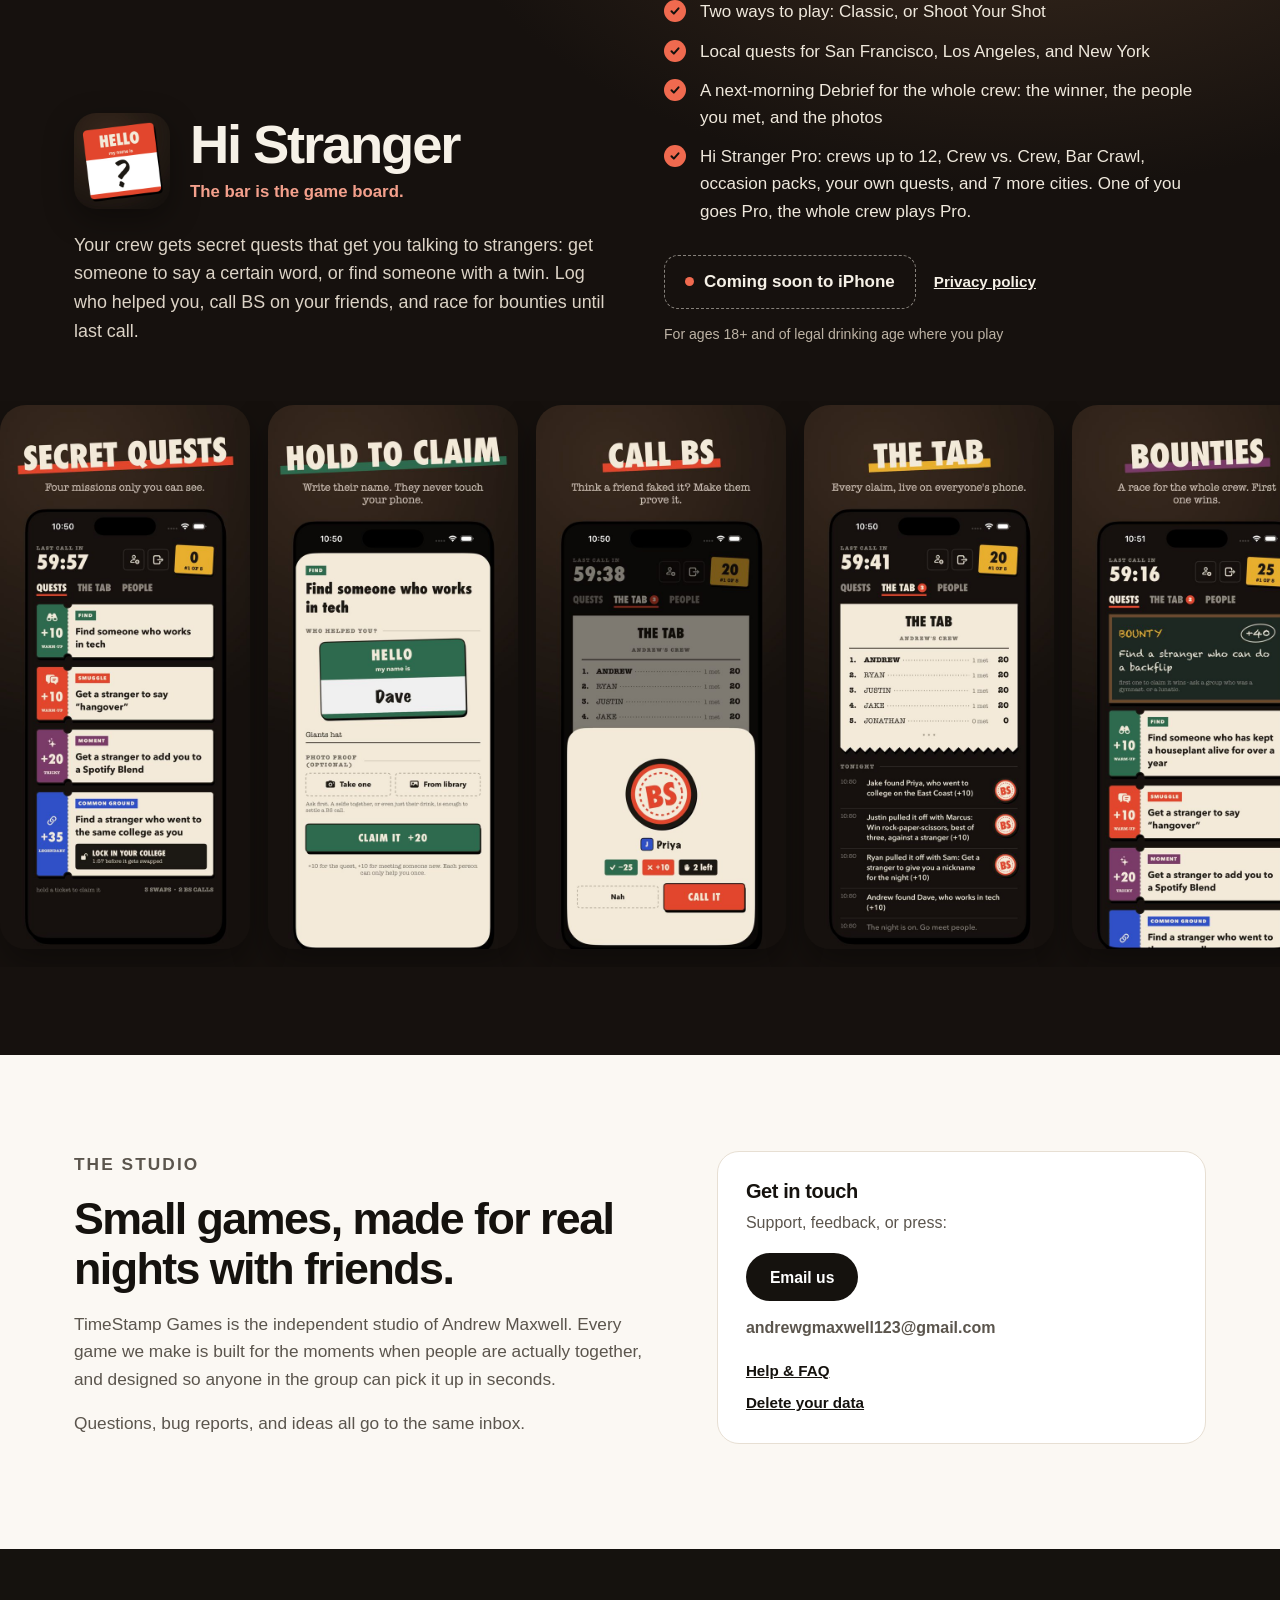
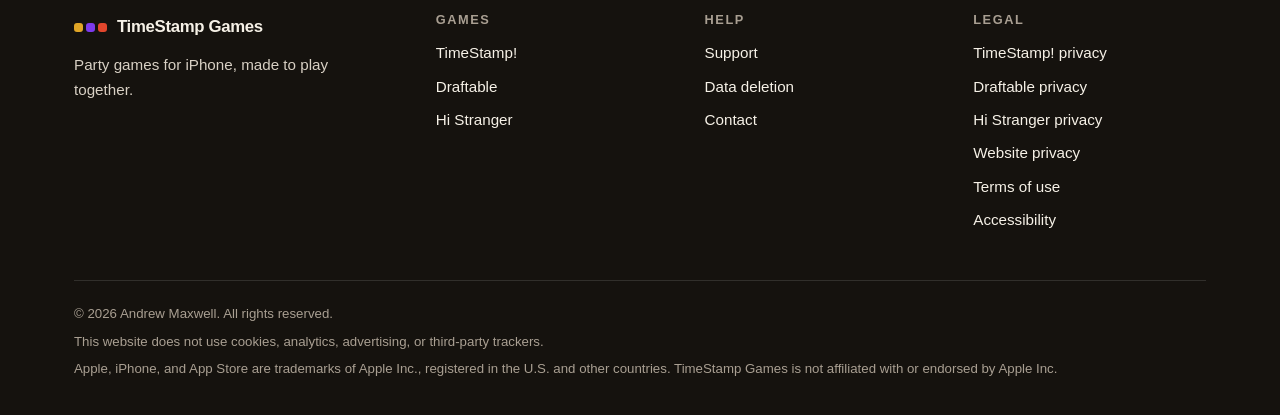
==== commit 6c13fa42: "Hi Stranger Pro: subscription terms, privacy updates, site mention Co-Authored-By: Claude Opus 5.5 <" ====
--- a/index.html
+++ b/index.html
@@ -283,6 +283,7 @@
               <li>Two ways to play: Classic, or Shoot Your Shot</li>
               <li>Local quests for San Francisco, Los Angeles, and New York</li>
               <li>A next-morning Debrief for the whole crew: the winner, the people you met, and the photos</li>
+              <li>Hi Stranger Pro: crews up to 12, Crew vs. Crew, Bar Crawl, occasion packs, your own quests, and 7 more cities. One of you goes Pro, the whole crew plays Pro.</li>
             </ul>
             <div class="game-ctas">
               <span class="status">Coming soon to iPhone</span>
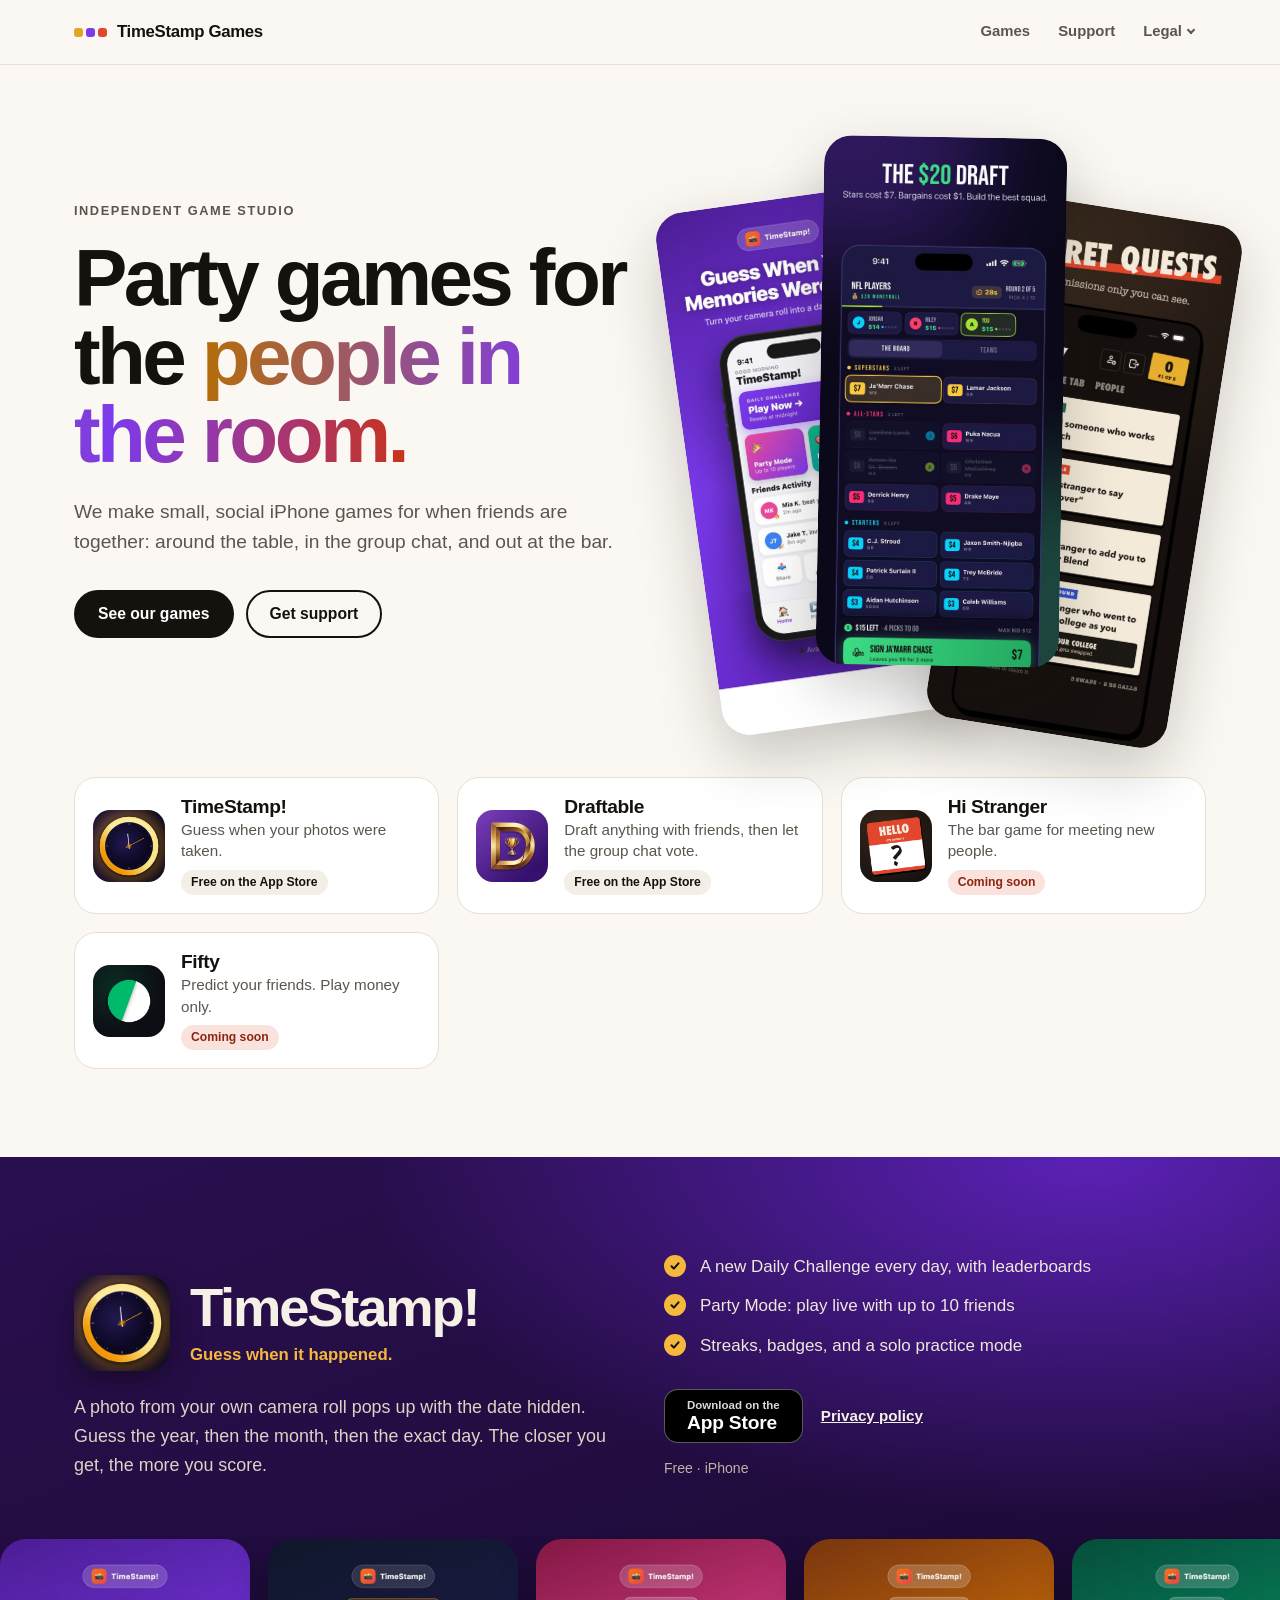
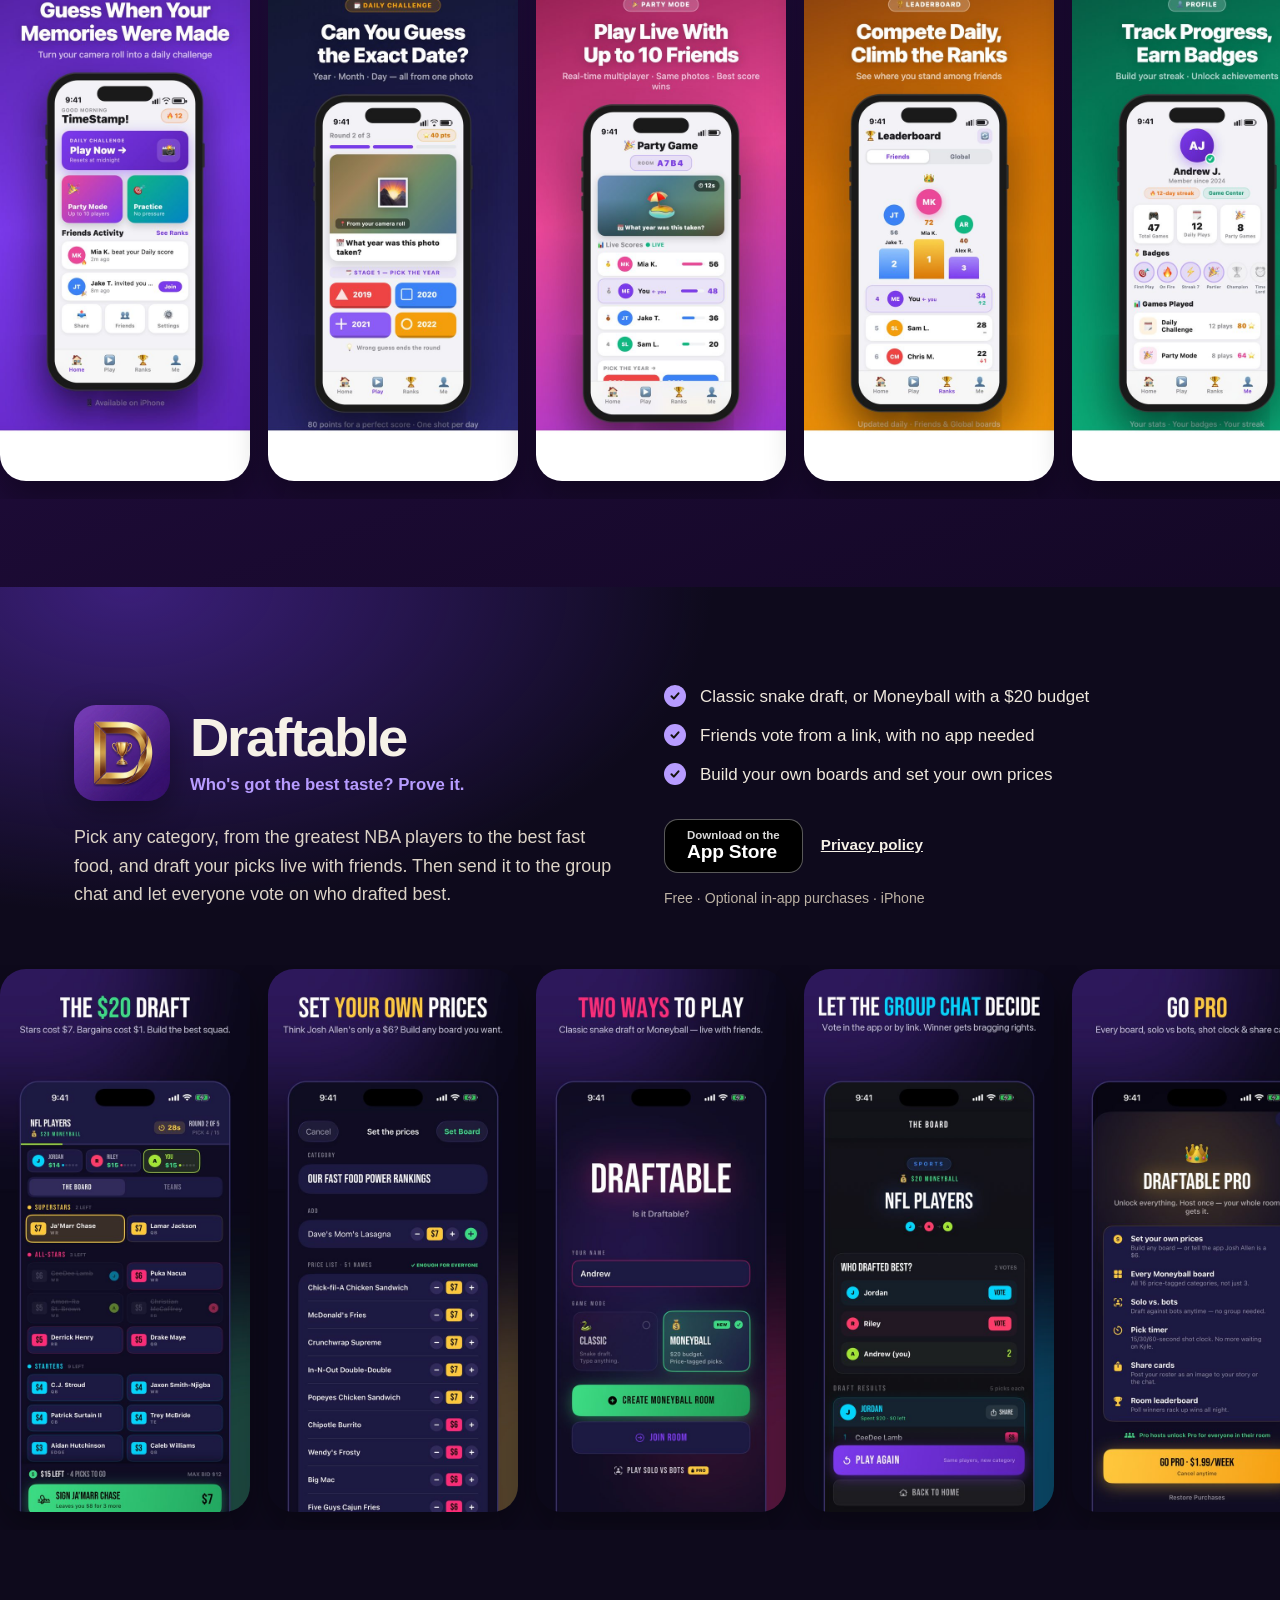
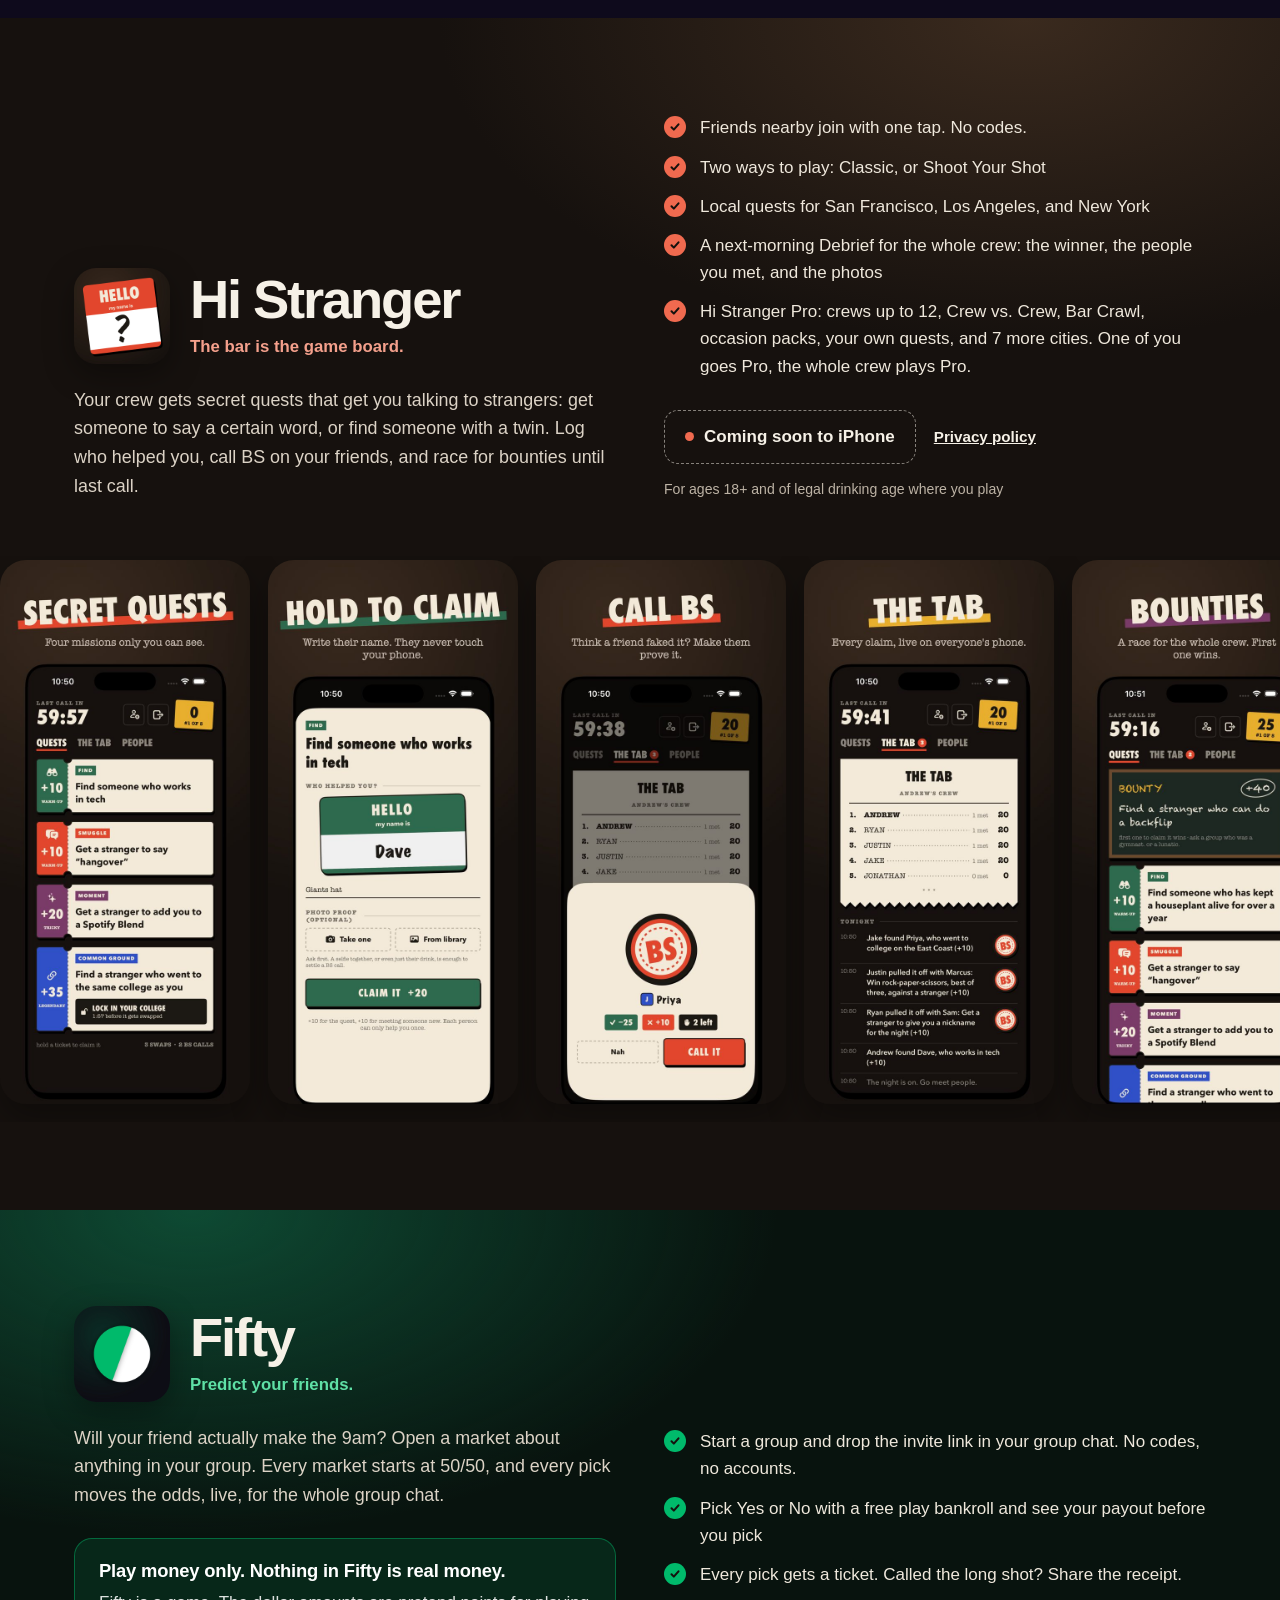
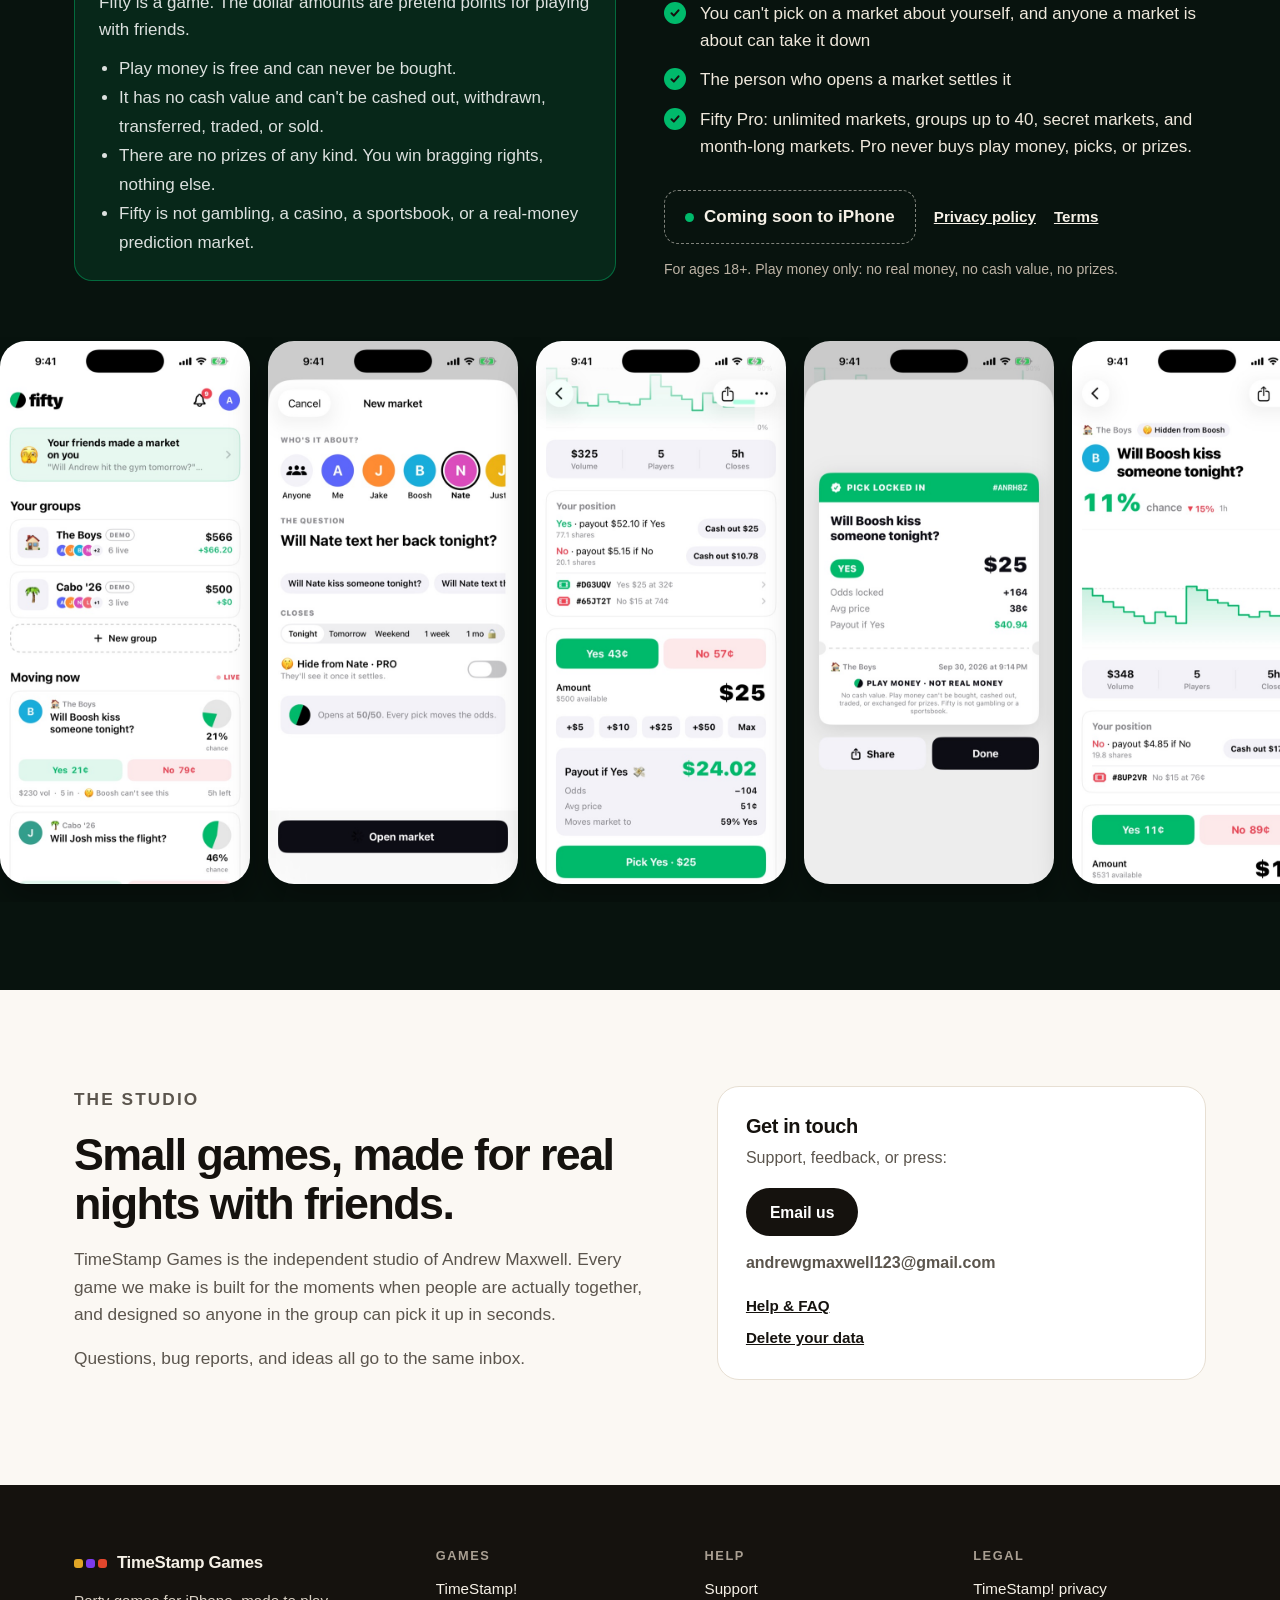
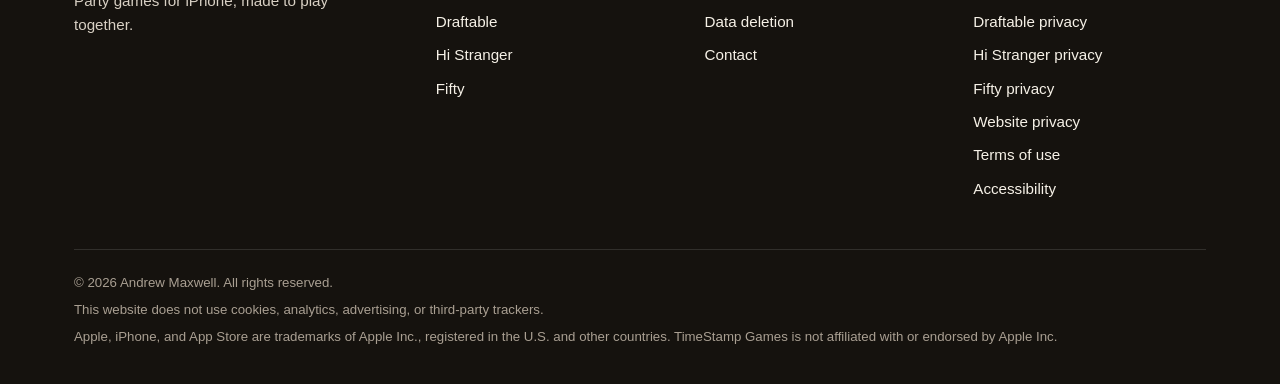
==== commit 5dc893aa: "Add Fifty: homepage section with play-money notice, privacy policy, terms 5d + Fifty Pro, support ta" ====
--- a/index.html
+++ b/index.html
@@ -4,7 +4,7 @@
   <meta charset="utf-8">
   <meta name="viewport" content="width=device-width, initial-scale=1">
   <title>TimeStamp Games: party games for iPhone</title>
-  <meta name="description" content="TimeStamp Games is an independent studio making party games for iPhone: TimeStamp!, Draftable, and Hi Stranger.">
+  <meta name="description" content="TimeStamp Games is an independent studio making party games for iPhone: TimeStamp!, Draftable, Hi Stranger, and Fifty.">
   <meta property="og:type" content="website">
   <meta property="og:title" content="TimeStamp Games">
   <meta property="og:description" content="Party games for iPhone, made to play together.">
@@ -69,6 +69,12 @@
     .game--dr .tag { color: #B79CFF; }
     .game--nt { background: radial-gradient(900px 500px at 80% 0%, #3A2A1E 0%, transparent 65%), #16110E; --accent: #F06A4F; }
     .game--nt .tag { color: #F4A08C; }
+    .game--ff { background: radial-gradient(900px 500px at 15% 0%, #0E4A33 0%, transparent 65%), #08130E; --accent: #00BA6B; }
+    .game--ff .tag { color: #5FE0A6; }
+    .play-money { margin-top: 28px; padding: 22px 24px; border-radius: 18px; background: rgba(0,186,107,0.12); border: 1px solid rgba(0,186,107,0.45); }
+    .play-money h3 { font-size: 1.15rem; font-weight: 800; color: #fff; margin: 0 0 8px; letter-spacing: -0.01em; }
+    .play-money p { margin: 0; color: rgba(255,255,255,0.86); line-height: 1.6; }
+    .play-money ul { margin: 12px 0 0; padding-left: 20px; color: rgba(255,255,255,0.86); line-height: 1.7; }
 
     /* ---------- Studio ---------- */
     .studio { padding: 96px 0; }
@@ -114,6 +120,7 @@
             <a href="privacy-timestamp.html">TimeStamp! privacy</a>
             <a href="privacy-draftable.html">Draftable privacy</a>
             <a href="privacy-hi-stranger.html">Hi Stranger privacy</a>
+            <a href="privacy-fifty.html">Fifty privacy</a>
             <a href="site-privacy.html">Website privacy</a>
             <a href="terms.html">Terms of use</a>
             <a href="data-deletion.html">Data deletion</a>
@@ -173,6 +180,16 @@
               <div>
                 <h2>Hi Stranger</h2>
                 <p>The bar game for meeting new people.</p>
+                <span class="pill soon">Coming soon</span>
+              </div>
+            </a>
+          </li>
+          <li>
+            <a href="#fifty">
+              <img src="assets/img/icon-fifty.jpg" alt="" width="512" height="512">
+              <div>
+                <h2>Fifty</h2>
+                <p>Predict your friends. Play money only.</p>
                 <span class="pill soon">Coming soon</span>
               </div>
             </a>
@@ -306,6 +323,62 @@
       </div>
     </section>
 
+    <!-- Fifty -->
+    <section class="game game--ff" id="fifty" aria-labelledby="ff-title">
+      <div class="wrap">
+        <div class="game-head">
+          <div>
+            <div class="game-title">
+              <img src="assets/img/icon-fifty.jpg" alt="Fifty app icon" width="512" height="512">
+              <div>
+                <h2 id="ff-title">Fifty</h2>
+                <p class="tag">Predict your friends.</p>
+              </div>
+            </div>
+            <p class="desc">Will your friend actually make the 9am? Open a market about anything in your group. Every market starts at 50/50, and every pick moves the odds, live, for the whole group chat.</p>
+            <div class="play-money" role="note" aria-label="Play money only">
+              <h3>Play money only. Nothing in Fifty is real money.</h3>
+              <p>Fifty is a game. The dollar amounts are pretend points for playing with friends.</p>
+              <ul>
+                <li>Play money is free and can never be bought.</li>
+                <li>It has no cash value and can't be cashed out, withdrawn, transferred, traded, or sold.</li>
+                <li>There are no prizes of any kind. You win bragging rights, nothing else.</li>
+                <li>Fifty is not gambling, a casino, a sportsbook, or a real-money prediction market.</li>
+              </ul>
+            </div>
+          </div>
+          <div>
+            <ul class="features">
+              <li>Start a group and drop the invite link in your group chat. No codes, no accounts.</li>
+              <li>Pick Yes or No with a free play bankroll and see your payout before you pick</li>
+              <li>Every pick gets a ticket. Called the long shot? Share the receipt.</li>
+              <li>You can't pick on a market about yourself, and anyone a market is about can take it down</li>
+              <li>The person who opens a market settles it</li>
+              <li>Fifty Pro: unlimited markets, groups up to 40, secret markets, and month-long markets. Pro never buys play money, picks, or prizes.</li>
+            </ul>
+            <div class="game-ctas">
+              <span class="status">Coming soon to iPhone</span>
+              <a class="text-link" href="privacy-fifty.html">Privacy policy</a>
+              <a class="text-link" href="terms.html#fifty">Terms</a>
+            </div>
+            <p class="meta">For ages 18+. Play money only: no real money, no cash value, no prizes.</p>
+          </div>
+        </div>
+      </div>
+      <div class="shots">
+        <ul tabindex="0" aria-label="Fifty screenshots, scroll sideways for more">
+          <li><img src="assets/img/fifty-1.jpg" width="600" height="1304" loading="lazy" alt="Home: your groups and the markets moving right now, with a banner when friends open a market about you."></li>
+          <li><img src="assets/img/fifty-8.jpg" width="600" height="1304" loading="lazy" alt="Open a market: pick who it's about and ask a yes-or-no question. It opens at 50/50."></li>
+          <li><img src="assets/img/fifty-2.jpg" width="600" height="1304" loading="lazy" alt="Make a pick with play money and see your payout before you lock it in."></li>
+          <li><img src="assets/img/fifty-3.jpg" width="600" height="1304" loading="lazy" alt="Every pick gets a ticket marked Play money, not real money."></li>
+          <li><img src="assets/img/fifty-4.jpg" width="600" height="1304" loading="lazy" alt="Live odds: every pick moves the market for the whole group."></li>
+          <li><img src="assets/img/fifty-5.jpg" width="600" height="1304" loading="lazy" alt="A market about you: you can watch the odds, but you can't make picks on yourself."></li>
+          <li><img src="assets/img/fifty-6.jpg" width="600" height="1304" loading="lazy" alt="Called it: a shareable receipt when a long shot hits."></li>
+          <li><img src="assets/img/fifty-7.jpg" width="600" height="1304" loading="lazy" alt="The group leaderboard. Bragging rights only."></li>
+        </ul>
+      </div>
+    </section>
+
     <section class="studio" aria-labelledby="studio-title">
       <div class="wrap">
         <div>
@@ -341,6 +414,7 @@
             <li><a href="index.html#timestamp">TimeStamp!</a></li>
             <li><a href="index.html#draftable">Draftable</a></li>
             <li><a href="index.html#hi-stranger">Hi Stranger</a></li>
+            <li><a href="index.html#fifty">Fifty</a></li>
           </ul>
         </div>
         <div>
@@ -357,6 +431,7 @@
             <li><a href="privacy-timestamp.html">TimeStamp! privacy</a></li>
             <li><a href="privacy-draftable.html">Draftable privacy</a></li>
             <li><a href="privacy-hi-stranger.html">Hi Stranger privacy</a></li>
+            <li><a href="privacy-fifty.html">Fifty privacy</a></li>
             <li><a href="site-privacy.html">Website privacy</a></li>
             <li><a href="terms.html">Terms of use</a></li>
             <li><a href="accessibility.html">Accessibility</a></li>
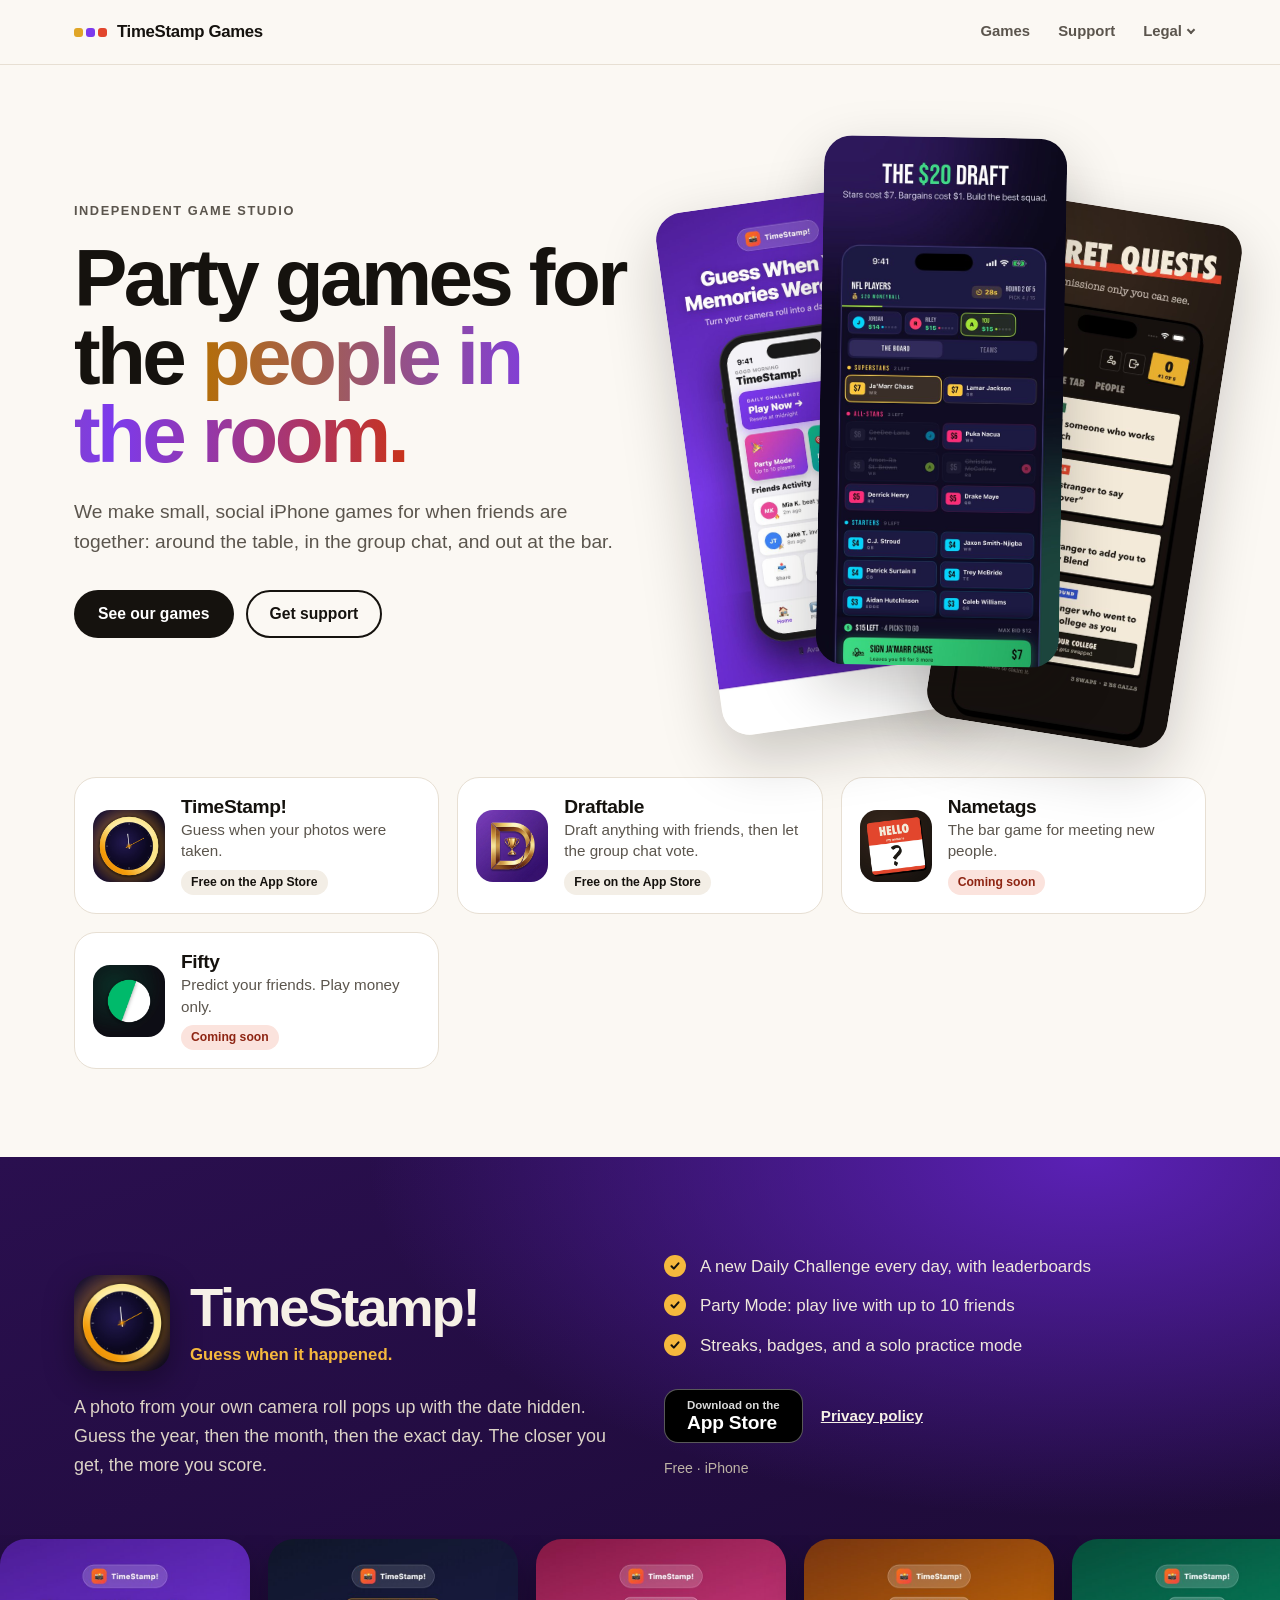
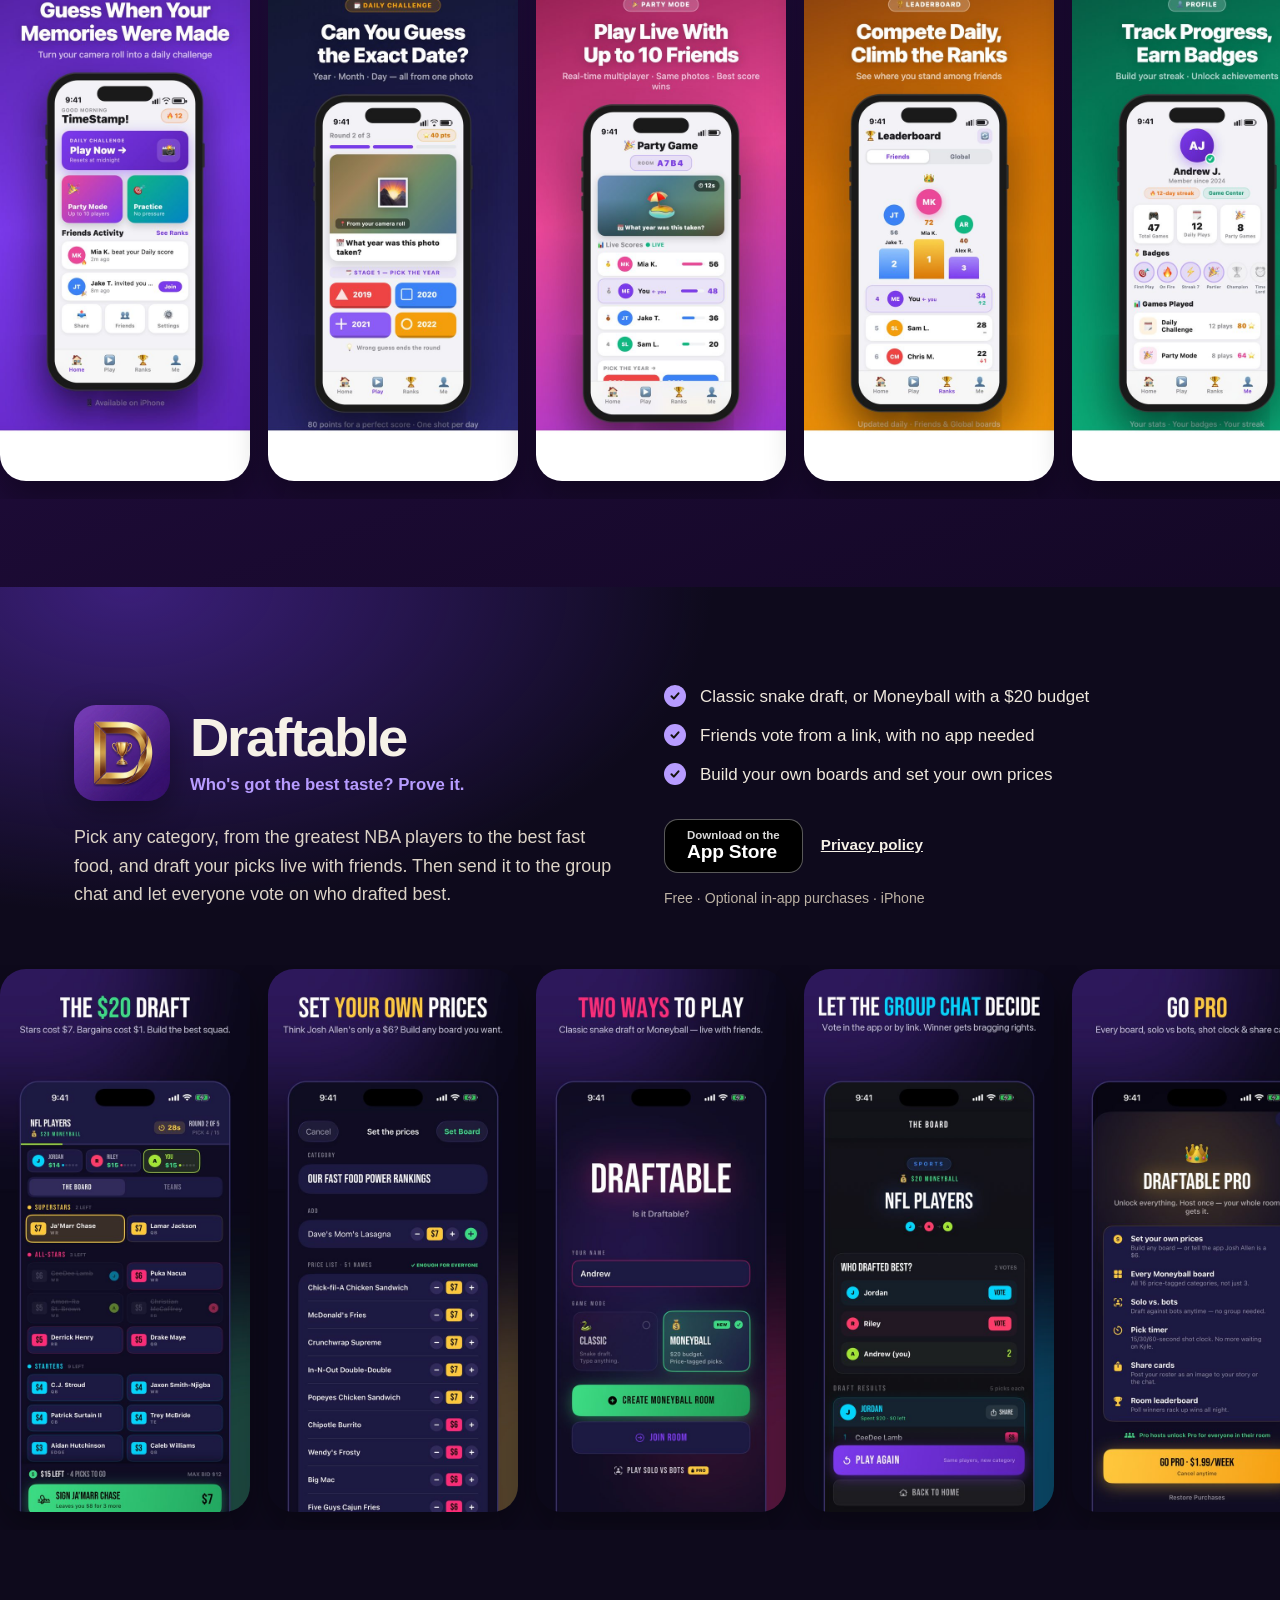
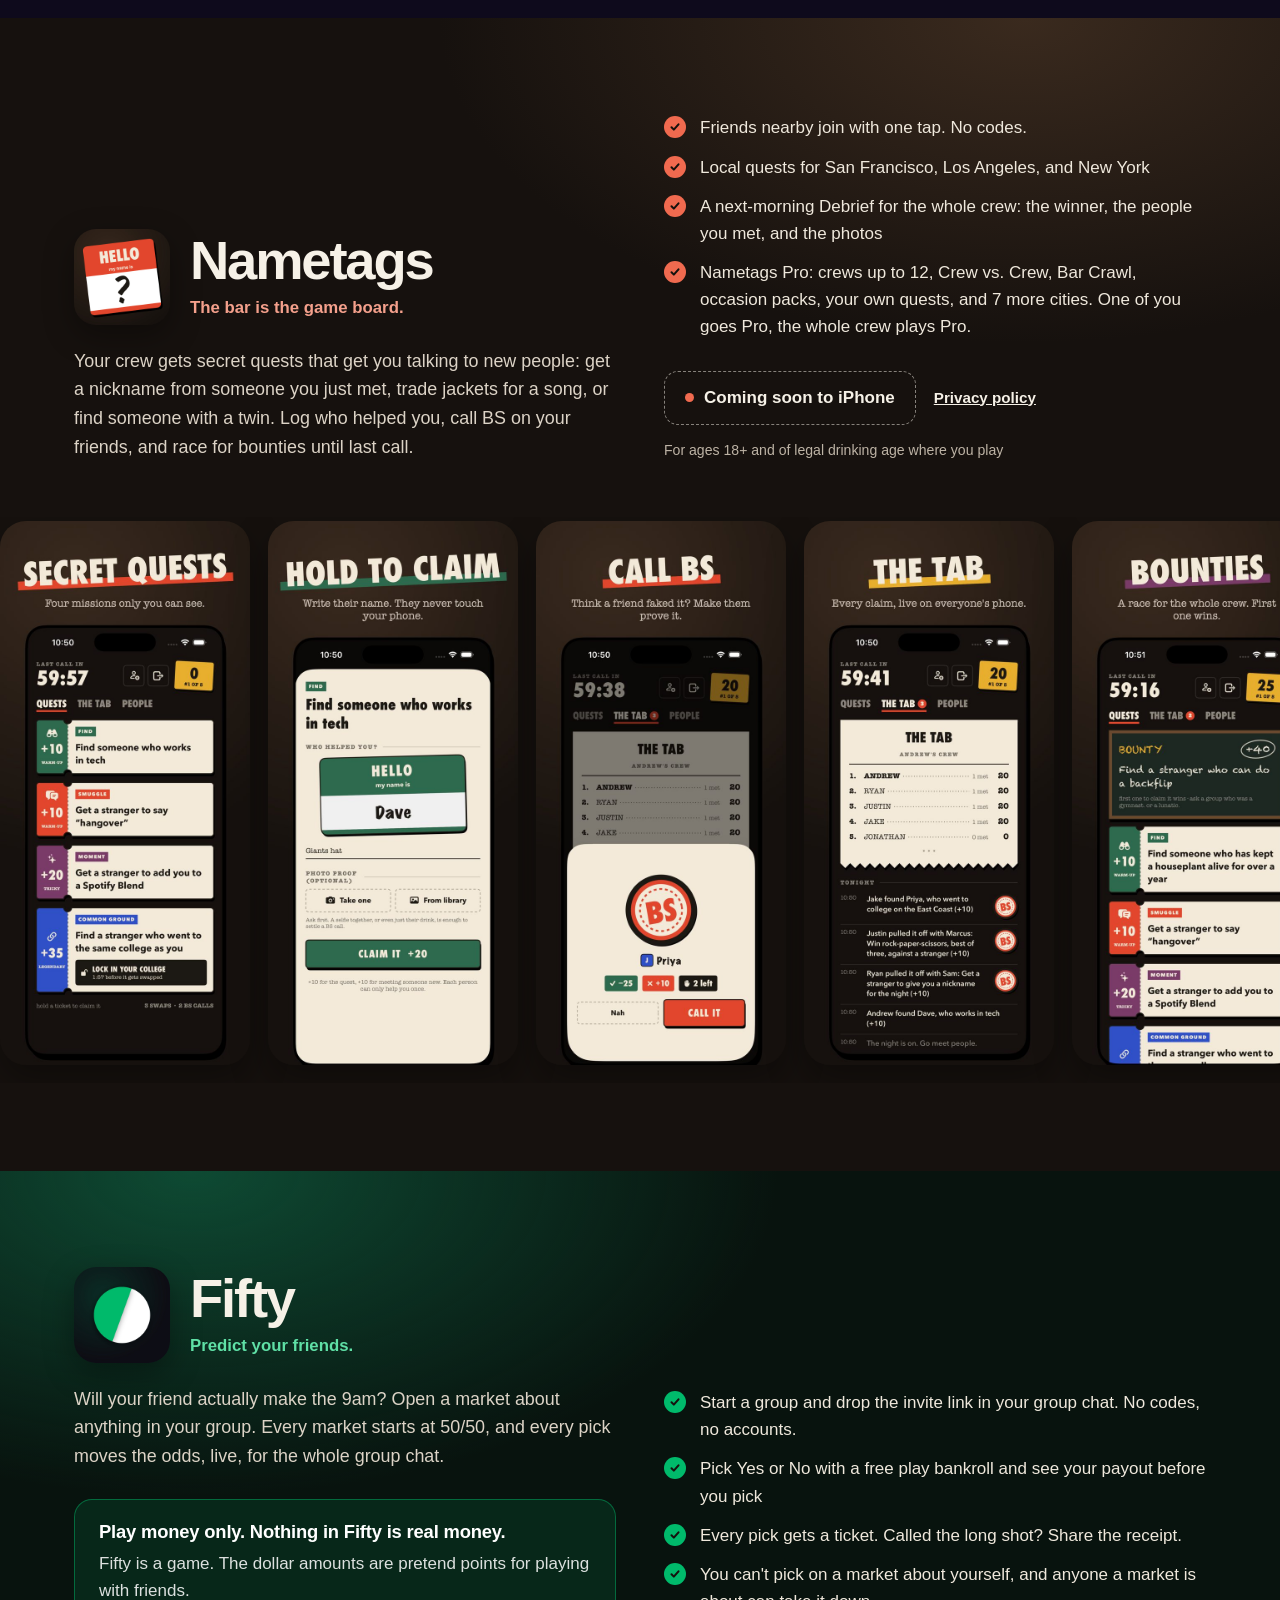
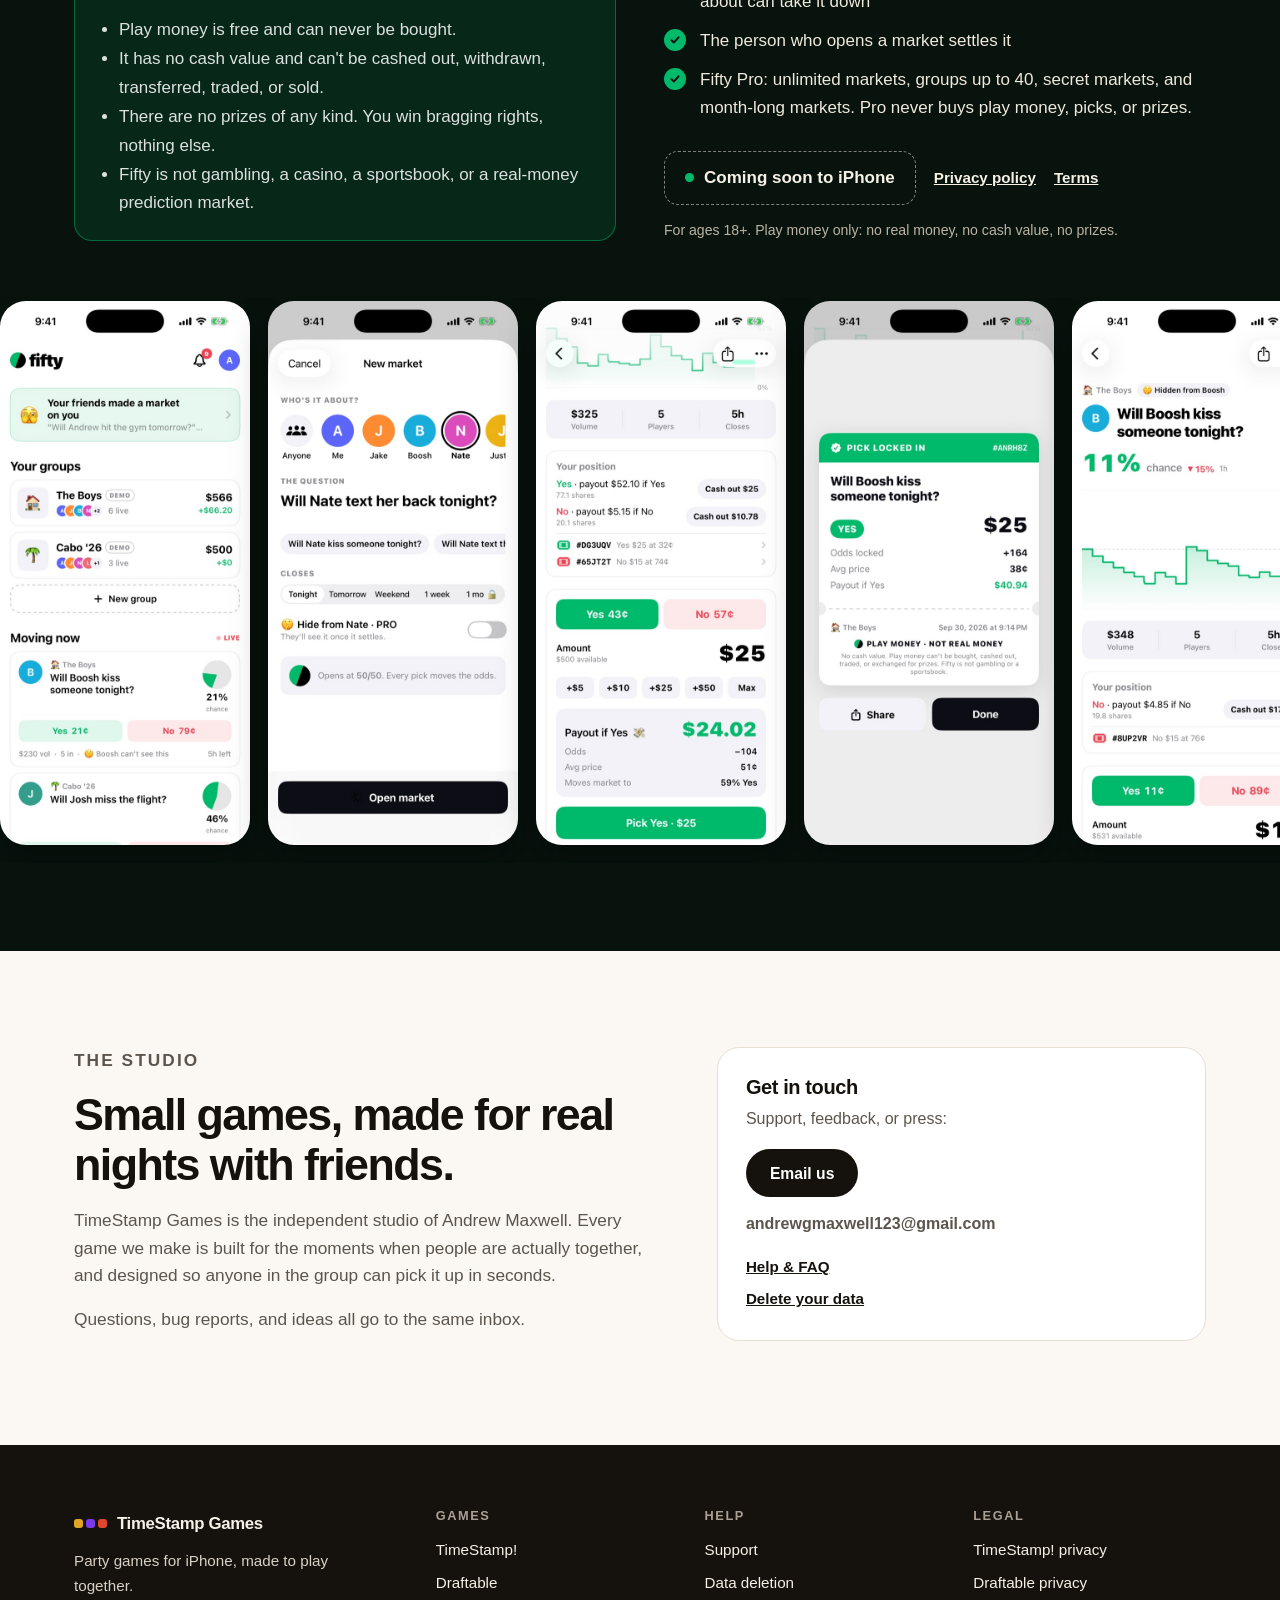
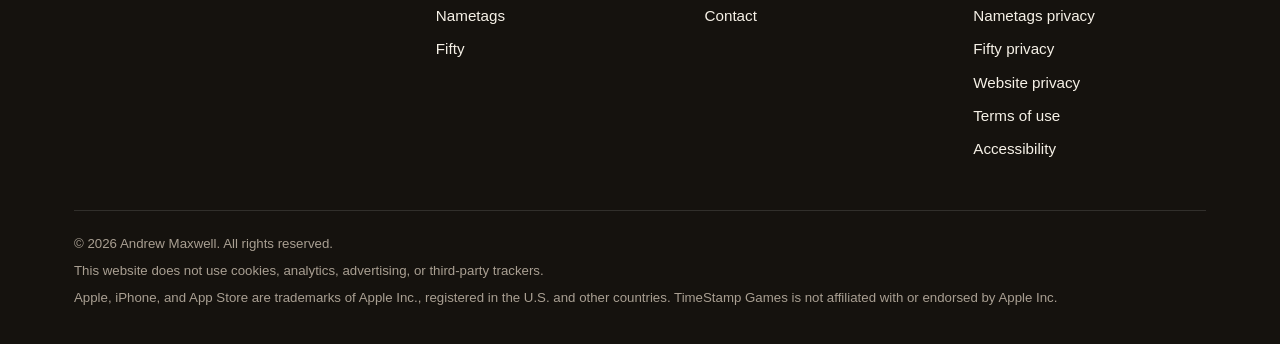
==== commit b73571cb: "Rename Hi Stranger to Nametags: support tab, privacy page, terms 5c, homepage section Co-Authored-By" ====
--- a/index.html
+++ b/index.html
@@ -4,7 +4,7 @@
   <meta charset="utf-8">
   <meta name="viewport" content="width=device-width, initial-scale=1">
   <title>TimeStamp Games: party games for iPhone</title>
-  <meta name="description" content="TimeStamp Games is an independent studio making party games for iPhone: TimeStamp!, Draftable, Hi Stranger, and Fifty.">
+  <meta name="description" content="TimeStamp Games is an independent studio making party games for iPhone: TimeStamp!, Draftable, Nametags, and Fifty.">
   <meta property="og:type" content="website">
   <meta property="og:title" content="TimeStamp Games">
   <meta property="og:description" content="Party games for iPhone, made to play together.">
@@ -119,7 +119,7 @@
           <div class="menu">
             <a href="privacy-timestamp.html">TimeStamp! privacy</a>
             <a href="privacy-draftable.html">Draftable privacy</a>
-            <a href="privacy-hi-stranger.html">Hi Stranger privacy</a>
+            <a href="privacy-nametags.html">Nametags privacy</a>
             <a href="privacy-fifty.html">Fifty privacy</a>
             <a href="site-privacy.html">Website privacy</a>
             <a href="terms.html">Terms of use</a>
@@ -175,10 +175,10 @@
             </a>
           </li>
           <li>
-            <a href="#hi-stranger">
+            <a href="#nametags">
               <img src="assets/img/icon-hi-stranger.jpg" alt="" width="512" height="512">
               <div>
-                <h2>Hi Stranger</h2>
+                <h2>Nametags</h2>
                 <p>The bar game for meeting new people.</p>
                 <span class="pill soon">Coming soon</span>
               </div>
@@ -280,40 +280,40 @@
       </div>
     </section>
 
-    <!-- Hi Stranger -->
-    <section class="game game--nt" id="hi-stranger" aria-labelledby="nt-title">
+    <!-- Nametags -->
+    <span id="hi-stranger"></span>
+    <section class="game game--nt" id="nametags" aria-labelledby="nt-title">
       <div class="wrap">
         <div class="game-head">
           <div>
             <div class="game-title">
-              <img src="assets/img/icon-hi-stranger.jpg" alt="Hi Stranger app icon" width="512" height="512">
-              <div>
-                <h2 id="nt-title">Hi Stranger</h2>
+              <img src="assets/img/icon-hi-stranger.jpg" alt="Nametags app icon" width="512" height="512">
+              <div>
+                <h2 id="nt-title">Nametags</h2>
                 <p class="tag">The bar is the game board.</p>
               </div>
             </div>
-            <p class="desc">Your crew gets secret quests that get you talking to strangers: get someone to say a certain word, or find someone with a twin. Log who helped you, call BS on your friends, and race for bounties until last call.</p>
+            <p class="desc">Your crew gets secret quests that get you talking to new people: get a nickname from someone you just met, trade jackets for a song, or find someone with a twin. Log who helped you, call BS on your friends, and race for bounties until last call.</p>
           </div>
           <div>
             <ul class="features">
               <li>Friends nearby join with one tap. No codes.</li>
-              <li>Two ways to play: Classic, or Shoot Your Shot</li>
               <li>Local quests for San Francisco, Los Angeles, and New York</li>
               <li>A next-morning Debrief for the whole crew: the winner, the people you met, and the photos</li>
-              <li>Hi Stranger Pro: crews up to 12, Crew vs. Crew, Bar Crawl, occasion packs, your own quests, and 7 more cities. One of you goes Pro, the whole crew plays Pro.</li>
+              <li>Nametags Pro: crews up to 12, Crew vs. Crew, Bar Crawl, occasion packs, your own quests, and 7 more cities. One of you goes Pro, the whole crew plays Pro.</li>
             </ul>
             <div class="game-ctas">
               <span class="status">Coming soon to iPhone</span>
-              <a class="text-link" href="privacy-hi-stranger.html">Privacy policy</a>
+              <a class="text-link" href="privacy-nametags.html">Privacy policy</a>
             </div>
             <p class="meta">For ages 18+ and of legal drinking age where you play</p>
           </div>
         </div>
       </div>
       <div class="shots">
-        <ul tabindex="0" aria-label="Hi Stranger screenshots, scroll sideways for more">
+        <ul tabindex="0" aria-label="Nametags screenshots, scroll sideways for more">
           <li><img src="assets/img/hi-stranger-1.jpg" width="600" height="1304" loading="lazy" alt="Secret quests: four quest tickets only you can see."></li>
-          <li><img src="assets/img/hi-stranger-2.jpg" width="600" height="1304" loading="lazy" alt="Hold to claim: write the first name of the stranger who helped you."></li>
+          <li><img src="assets/img/hi-stranger-2.jpg" width="600" height="1304" loading="lazy" alt="Hold to claim: write the first name of the person who helped you."></li>
           <li><img src="assets/img/hi-stranger-3.jpg" width="600" height="1304" loading="lazy" alt="Call BS on a friend's claim and make them prove it."></li>
           <li><img src="assets/img/hi-stranger-4.jpg" width="600" height="1304" loading="lazy" alt="The tab: live scores and every claim, on everyone's phone."></li>
           <li><img src="assets/img/hi-stranger-5.jpg" width="600" height="1304" loading="lazy" alt="A bounty on the chalkboard: first one to pull it off wins."></li>
@@ -413,7 +413,7 @@
           <ul>
             <li><a href="index.html#timestamp">TimeStamp!</a></li>
             <li><a href="index.html#draftable">Draftable</a></li>
-            <li><a href="index.html#hi-stranger">Hi Stranger</a></li>
+            <li><a href="index.html#nametags">Nametags</a></li>
             <li><a href="index.html#fifty">Fifty</a></li>
           </ul>
         </div>
@@ -430,7 +430,7 @@
           <ul>
             <li><a href="privacy-timestamp.html">TimeStamp! privacy</a></li>
             <li><a href="privacy-draftable.html">Draftable privacy</a></li>
-            <li><a href="privacy-hi-stranger.html">Hi Stranger privacy</a></li>
+            <li><a href="privacy-nametags.html">Nametags privacy</a></li>
             <li><a href="privacy-fifty.html">Fifty privacy</a></li>
             <li><a href="site-privacy.html">Website privacy</a></li>
             <li><a href="terms.html">Terms of use</a></li>
